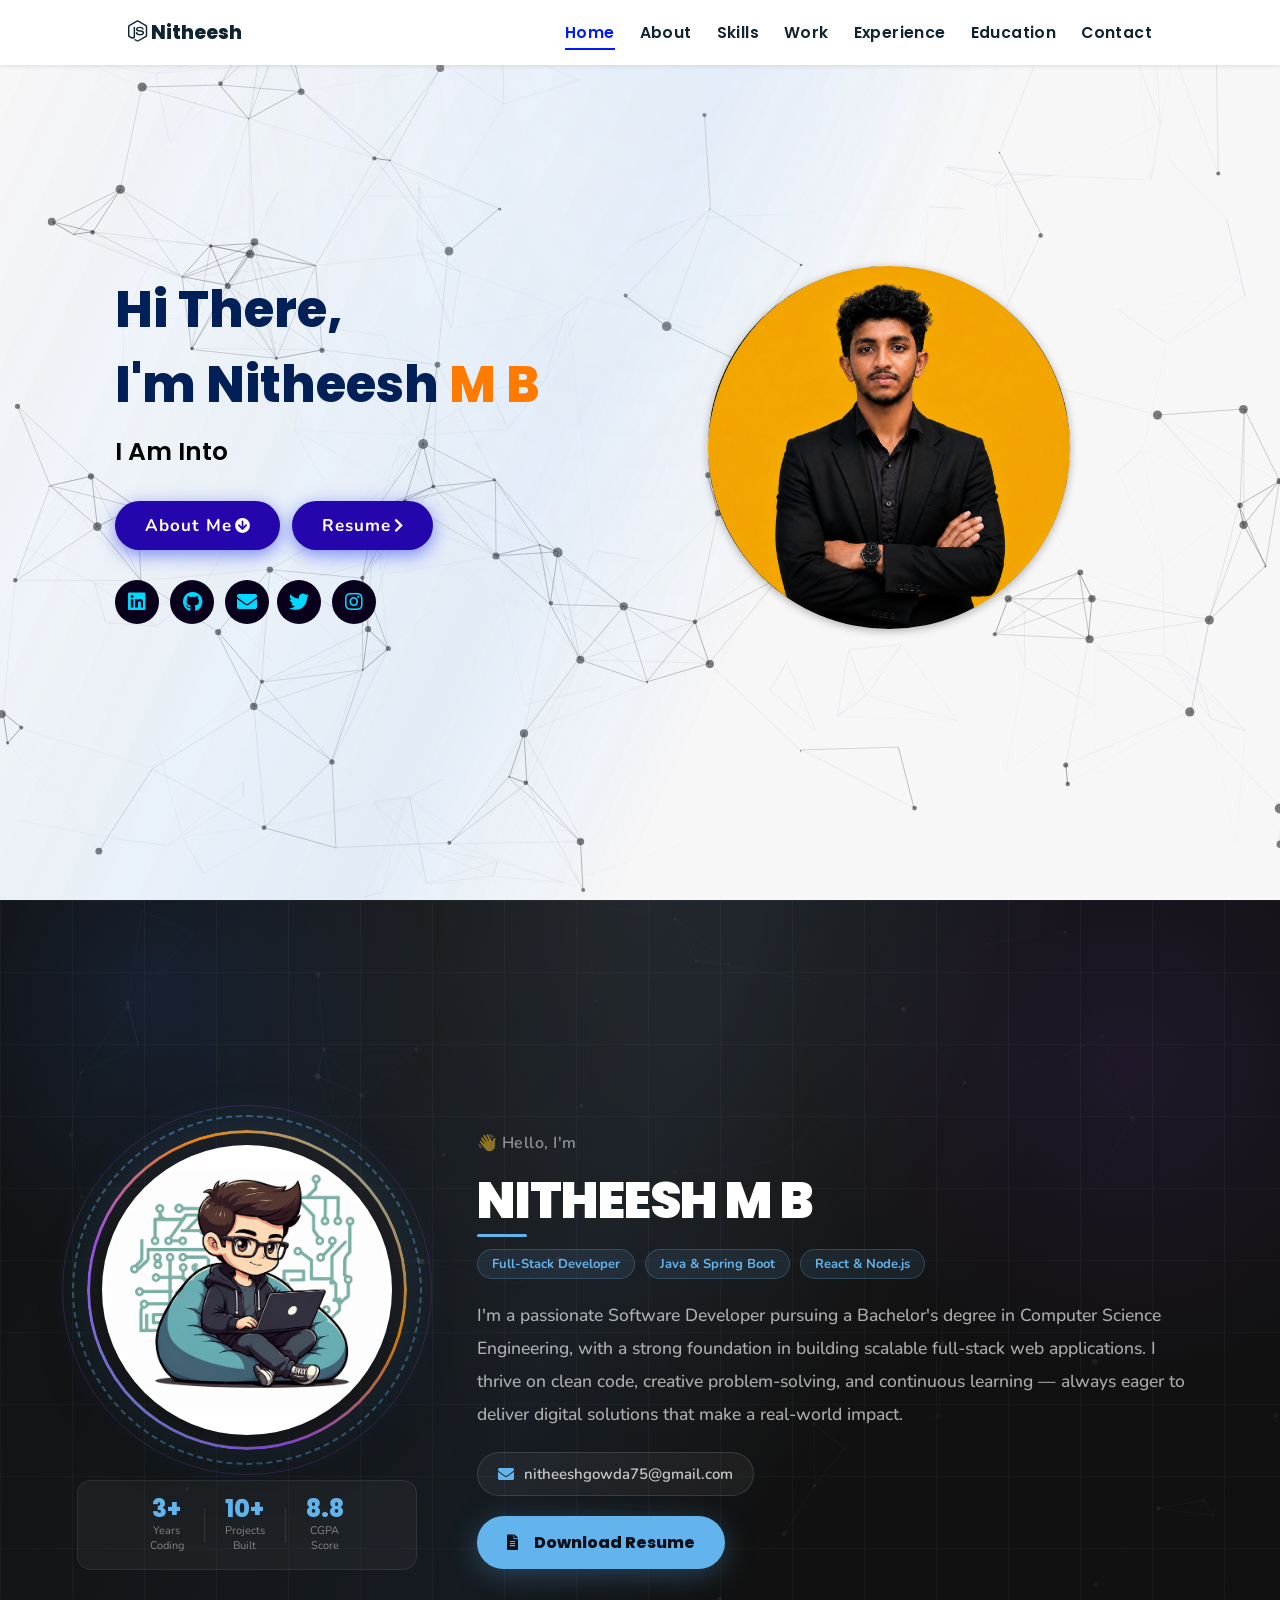
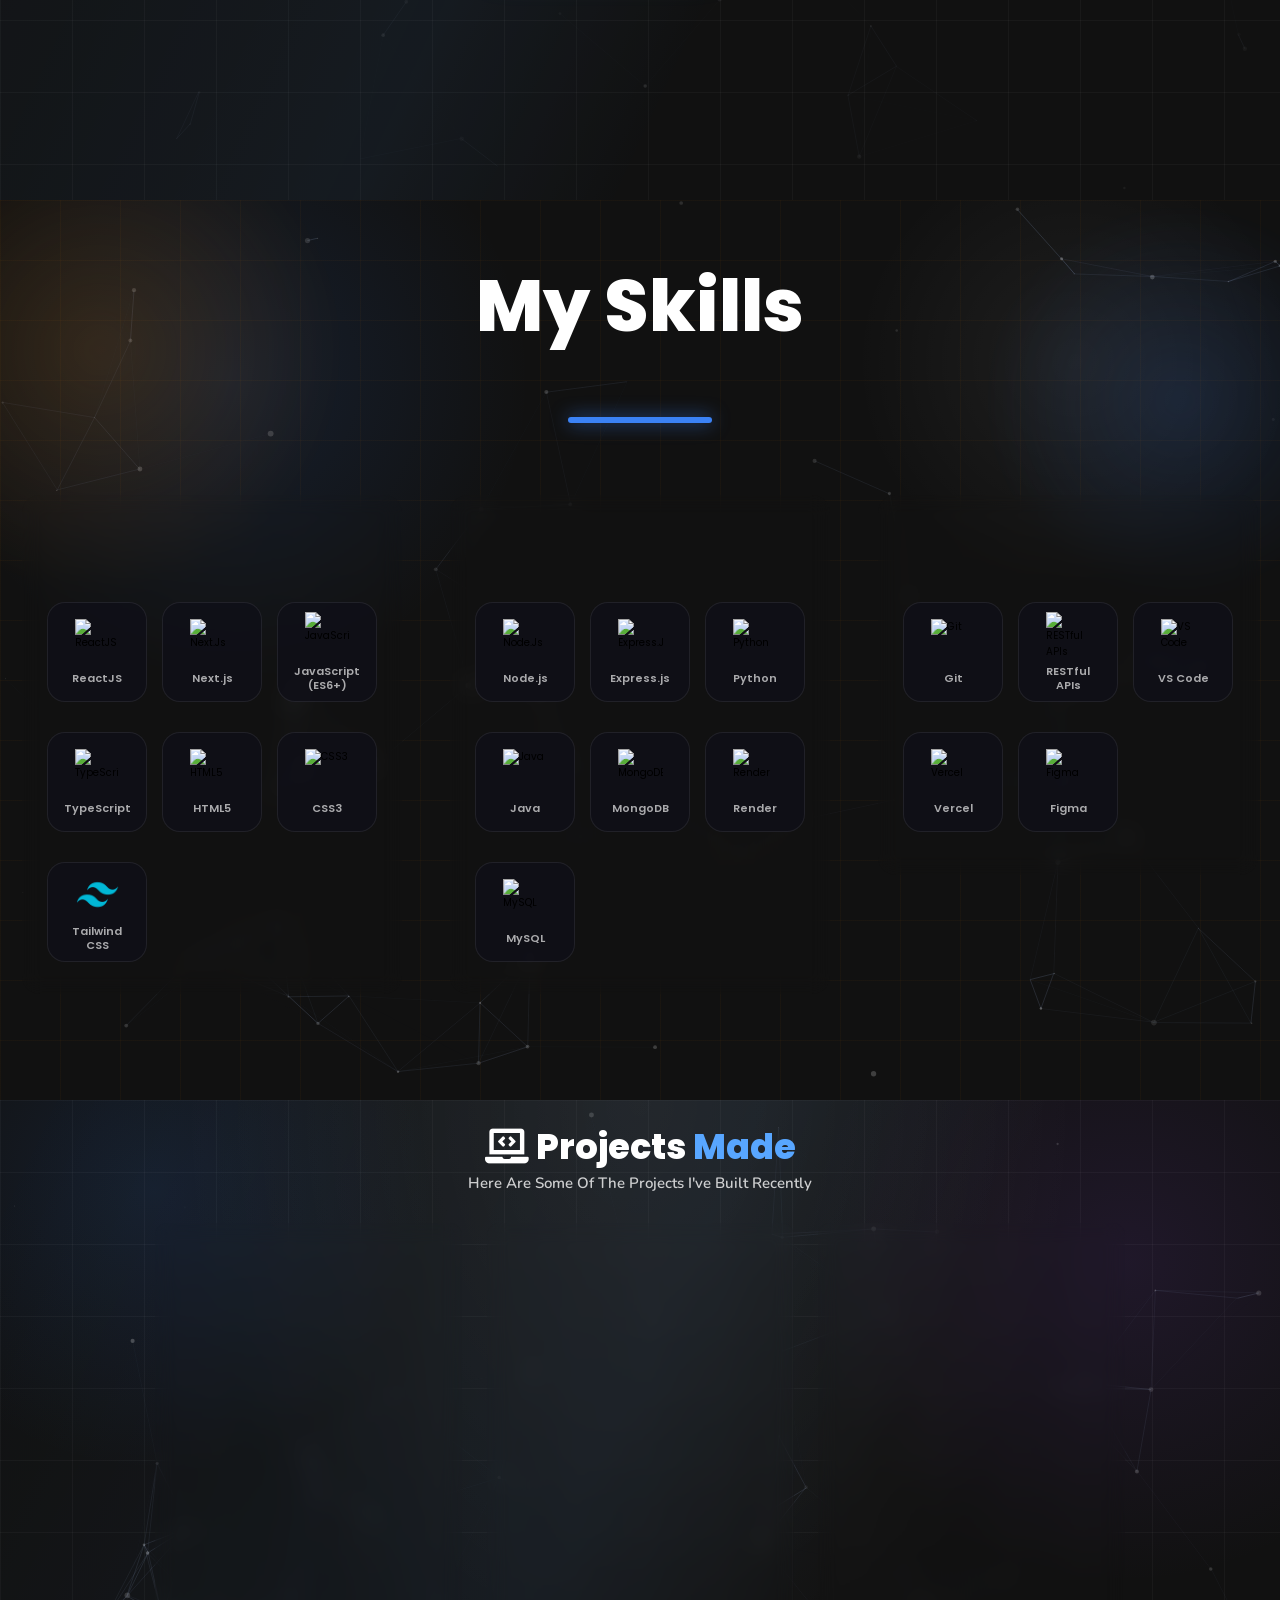
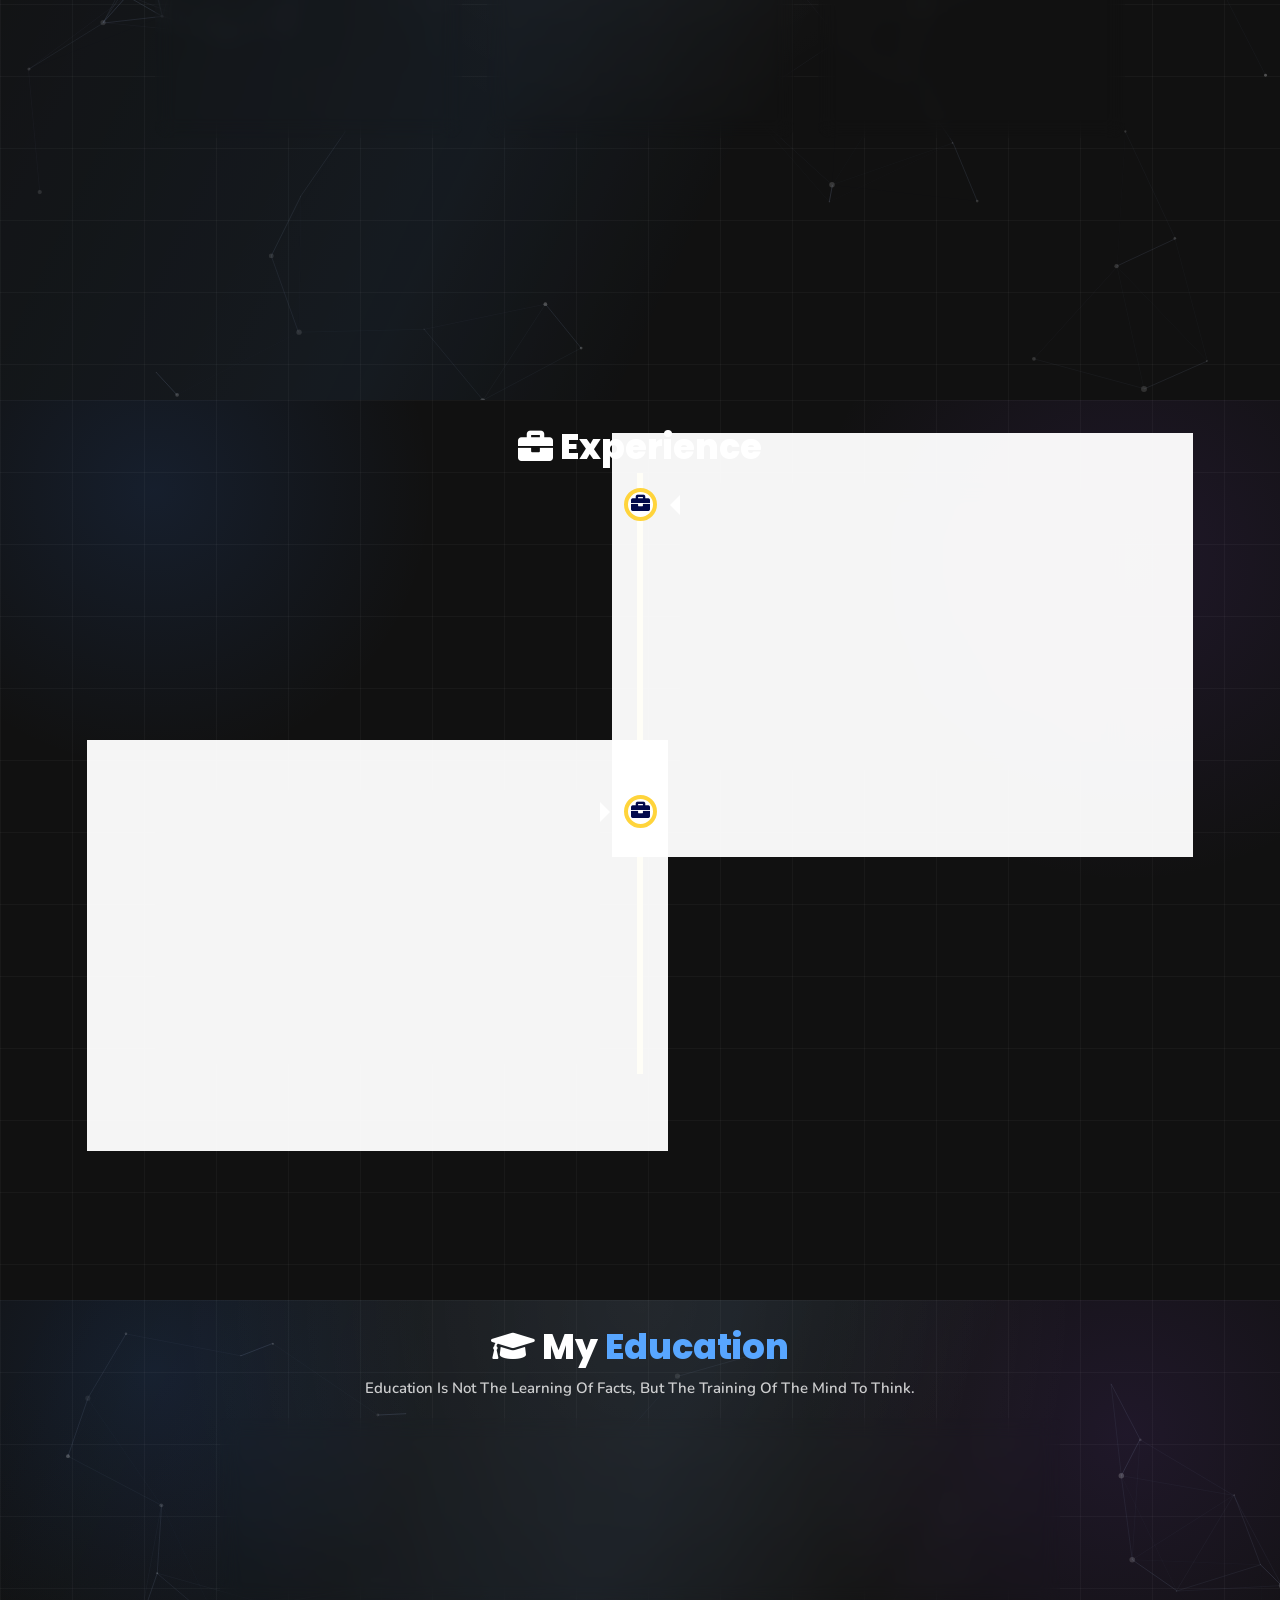
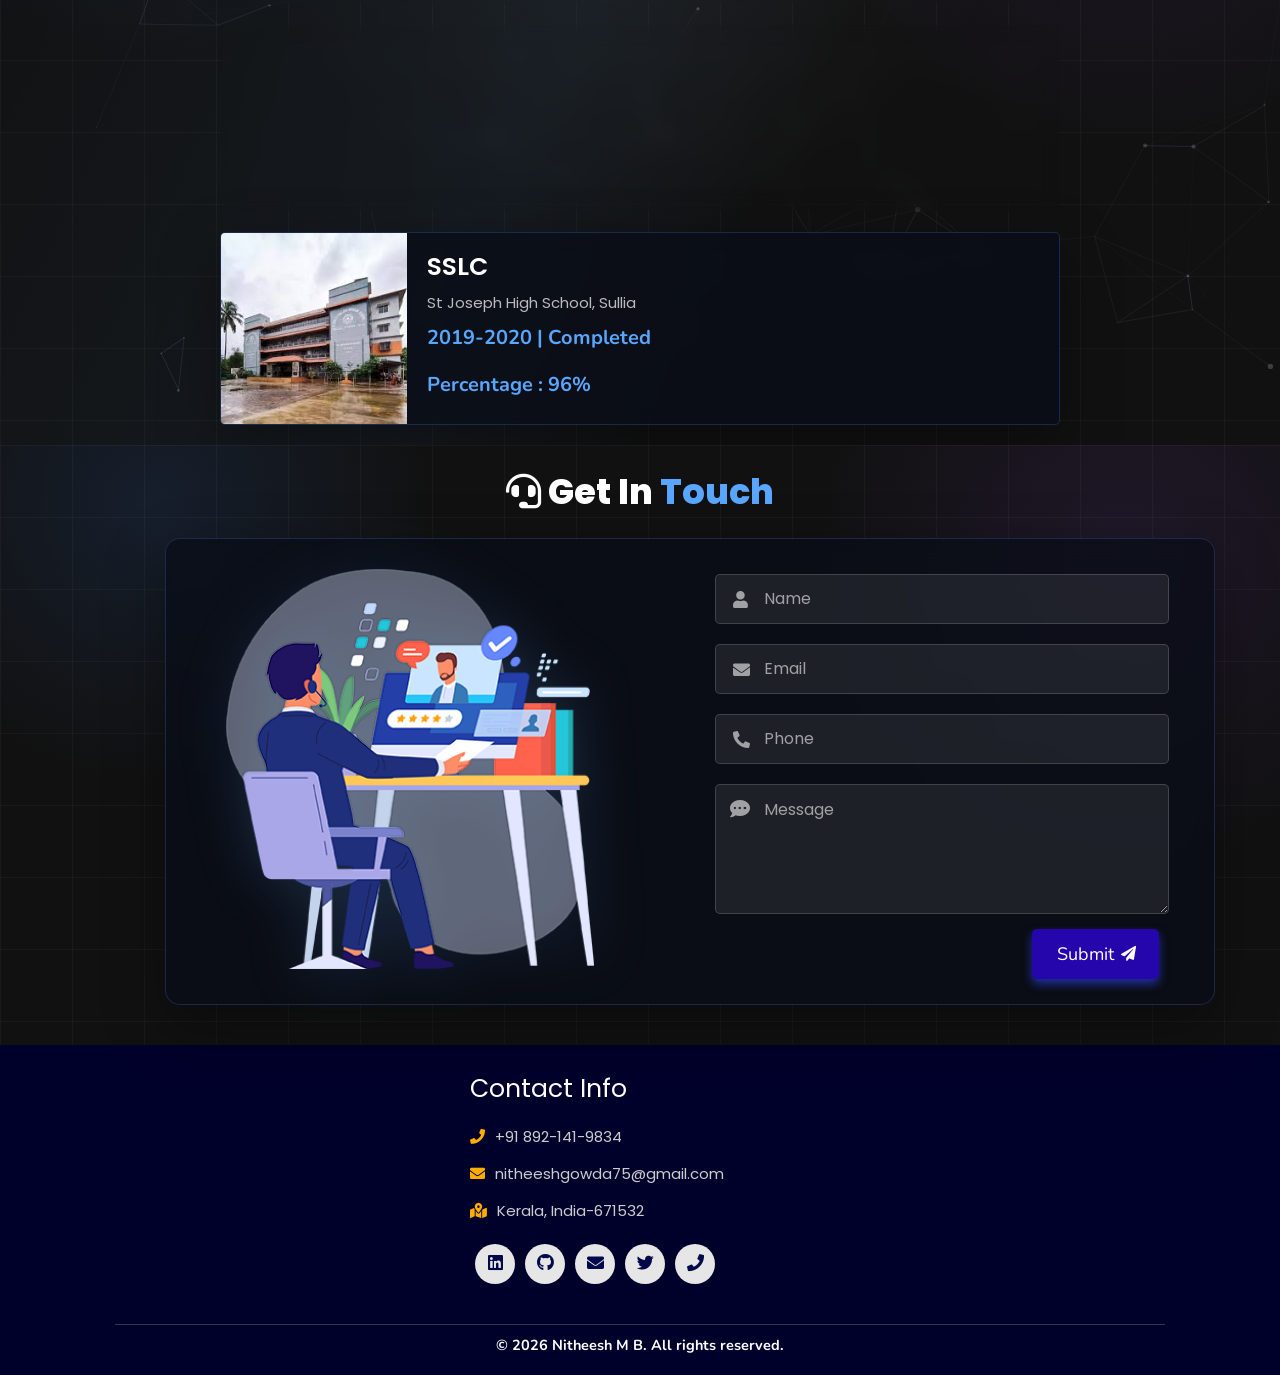
==== index.html @ 88a9a1fb "College Details has been updated" ====
﻿<!DOCTYPE html>
<html lang="en">

<head>
  <meta charset="UTF-8">
  <meta http-equiv="X-UA-Compatible" content="IE=edge">
  <meta name="viewport" content="width=device-width, initial-scale=1.0">
  <meta name="keywords"
    content="nitheesh m b, portfolio, nitheesh, full stack dev, personal portfolio, portfolio design, portfolio website, personal portfolio" />
  <meta name="description" content="Welcome to Nitheesh's Portfolio. Full-Stack Web Developer and Software Developer" />
  
  <link rel="stylesheet" href="./assets/css/style.css">
  
  <link rel="stylesheet" href="https://cdnjs.cloudflare.com/ajax/libs/font-awesome/5.15.3/css/all.min.css"
    integrity="sha512-iBBXm8fW90+nuLcSKlbmrPcLa0OT92xO1BIsZ+ywDWZCvqsWgccV3gFoRBv0z+8dLJgyAHIhR35VZc2oM/gI1w=="
    crossorigin="anonymous" referrerpolicy="no-referrer" />
  
  <link id='favicon' rel="shortcut icon" href="./assets/images/favicon.png" type="image/x-png">
  <title>Portfolio | Nitheesh M B</title>
</head>

<body oncontextmenu="return false">

  
  

  
  <header>
    <a href="/" class="logo"><i class="fab fa-node-js"></i> Nitheesh </a>

    <div id="menu" class="fas fa-bars"></div>
    <nav class="navbar">
      <ul>
        <li><a class="active" href="#home">Home</a></li>
        <li><a href="#about">About</a></li>
        <li><a href="#skills">Skills</a></li>
        <li><a href="#work">Work</a></li>
        <li><a href="#experience">Experience</a></li>
        <li><a href="#education">Education</a></li>
        <li><a href="#contact">Contact</a></li>
      </ul>
    </nav>
  </header>
  


  
  <section class="home" id="home">
    <div id="particles-js"></div>

    <div class="content">
      <h2>Hi There,<br /> I'm Nitheesh <span>M B</span></h2>
      <p>i am into <span class="typing-text"></span></p>
      <div class="home-actions">
        <a href="#about" class="btn"><span>About Me</span>
          <i class="fas fa-arrow-circle-down"></i>
        </a>
        <a href="https://drive.google.com/file/d/11uT796xoMUF9FAsF_WHEYVb0cZouM3dT/view?usp=sharing" target="_blank"
          class="btn"><span>Resume</span>
          <i class="fas fa-chevron-right"></i>
        </a>
      </div>
      <div class="socials">
        <ul class="social-icons">
          <li><a class="linkedin" aria-label="LinkedIn" href="https://www.linkedin.com/in/nitheesh-mb/"
              target="_blank"><i class="fab fa-linkedin"></i></a></li>
          <li><a class="github" aria-label="GitHub" href="https://github.com/Nitheesh-mb" target="_blank"><i
                class="fab fa-github"></i></a></li>
          <li><a href="mailto:nitheeshgowda75@gmail.com" class="fas fa-envelope" aria-label="Mail" target="_blank"></a>
          <li><a class="twitter" aria-label="Twitter" href="https://x.com/nith24834" target="_blank"><i
                class="fab fa-twitter"></i></a></li>
          <li><a class="instagram" aria-label="Instagram" href="https://www.instagram.com/nitheesh_makkatty/"><i
                class="fab fa-instagram" target="_blank"></i></a></li>
          </li>
        </ul>
      </div>
    </div>
    <div class="image">
      <img draggable="false" class="tilt" src="./assets/images/hero.png" alt="">
    </div>

  </section>
  


  
  <section class="about" id="about">
    <div id="particles-js-about"></div>

    <div class="about-wrapper">

      
      <div class="about-image-col">
        <div class="about-img-frame tilt" data-tilt data-tilt-max="15" data-tilt-speed="400">
          <img draggable="false" class="about-photo" src="./assets/images/avatar.png" alt="Nitheesh Avatar">
          <div class="about-img-ring"></div>
        </div>
        <div class="about-stats">
          <div class="about-stat">
            <span class="stat-num">3+</span>
            <span class="stat-label">Years<br>Coding</span>
          </div>
          <div class="about-stat-divider"></div>
          <div class="about-stat">
            <span class="stat-num">10+</span>
            <span class="stat-label">Projects<br>Built</span>
          </div>
          <div class="about-stat-divider"></div>
          <div class="about-stat">
            <span class="stat-num">8.8</span>
            <span class="stat-label">CGPA<br>Score</span>
          </div>
        </div>
      </div>

      
      <div class="about-content-col">
        <p class="about-eyebrow">&#128075; Hello, I'm</p>
        <h2 class="about-heading">NITHEESH M B</h2>
        <div class="about-role-strip">
          <span class="about-role-badge">Full-Stack Developer</span>
          <span class="about-role-badge">Java &amp; Spring Boot</span>
          <span class="about-role-badge">React &amp; Node.js</span>
        </div>

        <p class="about-description">
          I'm a passionate Software Developer pursuing a Bachelor's degree in Computer Science
          Engineering, with a strong foundation in building scalable full-stack web applications.
          I thrive on clean code, creative problem-solving, and continuous learning &mdash; always
          eager to deliver digital solutions that make a real-world impact.
        </p>

        <div class="about-contact-row">
          <a href="mailto:nitheeshgowda75@gmail.com" class="about-contact-chip">
            <i class="fas fa-envelope"></i>
            <span class="about-email">nitheeshgowda75@gmail.com</span>
          </a>
        </div>

        <a href="https://drive.google.com/file/d/11uT796xoMUF9FAsF_WHEYVb0cZouM3dT/view?usp=sharing" target="_blank"
          class="about-resume-btn">
          <i class="fas fa-file-alt"></i>&nbsp; Download Resume
        </a>
      </div>

    </div>
  </section>
  

  
  <section class="skills" id="skills">
    <div id="particles-js-skills"></div>
    <div class="skills-glow-left"></div>
    <div class="skills-glow-right"></div>

    <div class="skills-shell">
      <h2 class="skills-title">My Skills</h2>
      <span class="skills-title-line"></span>

      <div class="skills-categories">
        <article class="skills-panel">
          <h3>Frontend Development</h3>
          <div class="skills-grid">
            <div class="skill-icon-card"><img
                src="https://img.icons8.com/external-tal-revivo-color-tal-revivo/64/external-react-a-javascript-library-for-building-user-interfaces-logo-color-tal-revivo.png"
                alt="ReactJS" /><span>ReactJS</span></div>
            <div class="skill-icon-card"><img src="https://img.icons8.com/color/64/nextjs.png"
                alt="Next.js" /><span>Next.js</span></div>
            <div class="skill-icon-card"><img src="https://img.icons8.com/color/64/javascript--v1.png"
                alt="JavaScript" /><span>JavaScript<br>(ES6+)</span></div>
            <div class="skill-icon-card"><img src="https://img.icons8.com/color/64/typescript.png"
                alt="TypeScript" /><span>TypeScript</span></div>
            <div class="skill-icon-card"><img src="https://img.icons8.com/color/64/html-5--v1.png"
                alt="HTML5" /><span>HTML5</span></div>
            <div class="skill-icon-card"><img src="https://img.icons8.com/color/64/css3.png"
                alt="CSS3" /><span>CSS3</span></div>
            <div class="skill-icon-card"><img src="./assets/images/skills/TailwindCSS.png"
                alt="Tailwind CSS" /><span>Tailwind<br>CSS</span></div>
          </div>
        </article>

        <article class="skills-panel">
          <h3>Backend & Database</h3>
          <div class="skills-grid">
            <div class="skill-icon-card"><img src="https://img.icons8.com/color/64/nodejs.png"
                alt="Node.js" /><span>Node.js</span></div>
            <div class="skill-icon-card"><img src="https://img.icons8.com/ios/64/ffffff/express-js.png"
                alt="Express.js" /><span>Express.js</span></div>
            <div class="skill-icon-card"><img src="https://img.icons8.com/color/64/python--v1.png"
                alt="Python" /><span>Python</span></div>
            <div class="skill-icon-card"><img src="https://img.icons8.com/color/64/java-coffee-cup-logo--v1.png"
                alt="Java" /><span>Java</span></div>
            <div class="skill-icon-card"><img src="https://img.icons8.com/color/64/mongodb.png"
                alt="MongoDB" /><span>MongoDB</span></div>
            <div class="skill-icon-card"><img src="https://cdn.simpleicons.org/render/46E3B7"
                alt="Render" /><span>Render</span></div>
            <div class="skill-icon-card"><img src="https://img.icons8.com/color/64/mysql-logo.png"
                alt="MySQL" /><span>MySQL</span></div>
          </div>
        </article>

        <article class="skills-panel">
          <h3>Tools & Methodologies</h3>
          <div class="skills-grid">
            <div class="skill-icon-card"><img src="https://img.icons8.com/color/64/git.png" alt="Git" /><span>Git</span>
            </div>
            <div class="skill-icon-card"><img
                src="https://img.icons8.com/fluency-systems-filled/64/ffffff/api-settings.png"
                alt="RESTful APIs" /><span>RESTful<br>APIs</span></div>
            <div class="skill-icon-card"><img src="https://img.icons8.com/color/64/visual-studio-code-2019.png"
                alt="VS Code" /><span>VS Code</span></div>
            <div class="skill-icon-card"><img src="https://cdn.simpleicons.org/vercel/ffffff"
                alt="Vercel" /><span>Vercel</span></div>
            <div class="skill-icon-card"><img src="https://img.icons8.com/color/64/figma--v1.png"
                alt="Figma" /><span>Figma</span></div>
          </div>
        </article>
      </div>
    </div>

    <div class="skills-layout">
      
      <div class="skills-left">
        <span class="skills-vertical-label">MY SKILLS</span>
        <div class="skills-left-content">
          <h2 class="skills-main-heading">My Full-Stack<br>Engineering Toolkit</h2>
          <div class="skills-desc-line"></div>
          <p class="skills-description">I build scalable web applications using modern technologies across the full
            stack, from responsive frontends to robust backends, with efficient tools to streamline development.</p>
          <div class="skills-tabs">
            <button class="skills-tab active" data-tab="tech">Tech</button>
            <button class="skills-tab" data-tab="tools">Tools</button>
          </div>
        </div>
      </div>

      
      <div class="skills-right" id="skills-tech">
        <div class="skill-icon-card">
          <img src="https://img.icons8.com/color/48/000000/html-5--v1.png" alt="HTML5" />
          <span>HTML5</span>
        </div>
        <div class="skill-icon-card">
          <img src="https://img.icons8.com/color/48/000000/css3.png" alt="CSS3" />
          <span>CSS3</span>
        </div>
        <div class="skill-icon-card">
          <img src="https://img.icons8.com/color/48/000000/javascript--v1.png" alt="JavaScript" />
          <span>JavaScript</span>
        </div>
        <div class="skill-icon-card">
          <img
            src="https://img.icons8.com/external-tal-revivo-color-tal-revivo/48/000000/external-react-a-javascript-library-for-building-user-interfaces-logo-color-tal-revivo.png"
            alt="ReactJS" />
          <span>ReactJS</span>
        </div>
        <div class="skill-icon-card">
          <img src="https://img.icons8.com/color/48/nextjs.png" alt="Next.js" />
          <span>Next.js</span>
        </div>
        <div class="skill-icon-card">
          <img src="https://img.icons8.com/color/48/000000/nodejs.png" alt="Node.js" />
          <span>Node.js</span>
        </div>
        <div class="skill-icon-card">
          <img src="https://img.icons8.com/fluency/48/000000/node-js.png" alt="Express.js" />
          <span>Express.js</span>
        </div>
        <div class="skill-icon-card">
          <img src="https://img.icons8.com/color/48/000000/java-coffee-cup-logo--v1.png" alt="Java" />
          <span>Java</span>
        </div>
        <div class="skill-icon-card">
          <img src="https://img.icons8.com/color/48/000000/spring-logo.png" alt="Spring Boot" />
          <span>Spring Boot</span>
        </div>
        <div class="skill-icon-card">
          <img src="https://img.icons8.com/color/48/000000/mongodb.png" alt="MongoDB" />
          <span>MongoDB</span>
        </div>
        <div class="skill-icon-card">
          <img src="https://img.icons8.com/color/48/000000/mysql-logo.png" alt="MySQL" />
          <span>MySQL</span>
        </div>
        <div class="skill-icon-card">
          <img src="https://cdn.simpleicons.org/render/46E3B7" alt="Render" />
          <span>Render</span>
        </div>
        <div class="skill-icon-card">
          <img src="https://img.icons8.com/color/48/000000/typescript.png" alt="TypeScript" />
          <span>TypeScript</span>
        </div>
      </div>

      
      <div class="skills-right skills-hidden" id="skills-tools">
        <div class="skill-icon-card">
          <img src="https://img.icons8.com/color/48/000000/git.png" alt="Git" />
          <span>Git</span>
        </div>
        <div class="skill-icon-card">
          <img src="https://img.icons8.com/glyph-neue/48/ffffff/github.png" alt="GitHub" />
          <span>GitHub</span>
        </div>
        <div class="skill-icon-card">
          <img src="https://img.icons8.com/color/48/000000/visual-studio-code-2019.png" alt="VS Code" />
          <span>VS Code</span>
        </div>
        <div class="skill-icon-card">
          <img
            src="https://img.icons8.com/external-flaticons-flat-flat-icons/48/external-api-no-code-flaticons-flat-flat-icons.png"
            alt="RESTful APIs" />
          <span>RESTful APIs</span>
        </div>
        <div class="skill-icon-card">
          <img src="https://cdn.simpleicons.org/vercel/ffffff" alt="Vercel" />
          <span>Vercel</span>
        </div>
        <div class="skill-icon-card">
          <img src="https://img.icons8.com/color/48/000000/npm.png" alt="NPM" />
          <span>NPM</span>
        </div>
      </div>
    </div>
  </section>
  


  
  <section class="work" id="work">
    <div id="particles-js-work"></div>
    <h2 class="heading"><i class="fas fa-laptop-code"></i> Projects <span>Made</span></h2>
    <p class="work-subtitle">Here are some of the projects I've built recently</p>

    <div class="projects-grid">

      
      <div class="project-card">
        <div class="project-image">
          <img src="./assets/images/projects/jspro.PNG" alt="AI Code Reviewer preview">
        </div>
        <div class="project-card-header">
          <div class="project-icon">
            <i class="fas fa-comments"></i>
          </div>
          <div class="project-links">
            <a href="https://github.com/Nitheesh-mb/Code-reviewer" target="_blank" rel="noopener noreferrer" title="GitHub Repo"><i
                class="fab fa-github"></i></a>
            <a href="https://code-reviewer-nine-psi.vercel.app/" target="_blank" rel="noopener noreferrer" title="Live Demo"><i
                class="fas fa-external-link-alt"></i></a>
          </div>
        </div>
        <h3 class="project-title">AI Code Reviewer</h3>
        <p class="project-desc">A full-stack MERN application that analyzes code using Gemini AI to provide real-time
          suggestions, bug detection, and code improvements.</p>
        <div class="project-tech">
          <span>React</span>
          <span>Node.js</span>
          <span>Express</span>
          <span>MongoDB</span>
          <span>Gemini AI</span>
        </div>
      </div>

      
      <div class="project-card">
        <div class="project-image">
          <img src="./assets/images/projects/foodwebsite.png" alt="Recipio recipe finder preview">
        </div>
        <div class="project-card-header">
          <div class="project-icon">
            <i class="fas fa-utensils"></i>
          </div>
          <div class="project-links">
            <a href="https://github.com/Nitheesh-mb/Recipe" target="_blank" rel="noopener noreferrer" title="GitHub Repo"><i
                class="fab fa-github"></i></a>
            <a href="https://nitheesh-mb.github.io/Recipe/" target="_blank" rel="noopener noreferrer" title="Live Demo"><i
                class="fas fa-external-link-alt"></i></a>
          </div>
        </div>
        <h3 class="project-title">Recipio</h3>
        <p class="project-desc">An interactive recipe finder web application that helps users search recipes by ingredients,
          cuisine, and dietary preferences using real-time Spoonacular API data.</p>
        <div class="project-tech">
          <span>JavaScript</span>
          <span>React</span>
          <span>Spoonacular API</span>
          <span>HTML</span>
          <span>CSS</span>
        </div>
      </div>

      
      
      <div class="project-card">
        <div class="project-image">
          <img src="./assets/images/projects/issuetrack.PNG" alt="CivicLine Application preview">
        </div>
        <div class="project-card-header">
          <div class="project-icon">
            <i class="fas fa-tasks"></i>
          </div>
          <div class="project-links">
            <a href="https://github.com/Nitheesh-mb/Civic-Line" target="_blank" rel="noopener noreferrer" title="GitHub Repo"><i
                class="fab fa-github"></i></a>
            <a href="https://github.com/Nitheesh-mb/Civic-Line" target="_blank" rel="noopener noreferrer" title="Project Details"><i
                class="fas fa-external-link-alt"></i></a>
          </div>
        </div>
        <h3 class="project-title">CivicLine Application</h3>
        <p class="project-desc">A full-stack emergency resource management system with Spring Boot REST API backend and
          React frontend, featuring persistent MySQL data storage.</p>
        <div class="project-tech">
          <span>Java</span>
          <span>Spring Boot</span>
          <span>React</span>
          <span>MySQL</span>
        </div>
      </div>

    </div>
  </section>
  

  
  <section class="experience" id="experience">
    <div id="particles-js-experience"></div>

    <h2 class="heading"><i class="fas fa-briefcase"></i> Experience </h2>

    <div class="timeline">

      <div class="container right">
        <div class="content">
          <div class="tag">
            <h2><img src="./assets/images/experience/IBM logo.png" style="width: 12ch ; height:4ch ;"></h2>
          </div>
          <div class="desc">
            <h3>Front-End Developer Intern</h3>
            <p>Remote | Aug 2025 - Oct 2025</p>
            <ul class="experience-points">
              <li>Completed a 6-week front-end internship covering HTML, CSS, JavaScript, and responsive UI development.</li>
              <li>Built Recipio, a responsive recipe finder web app with API-based ingredient search.</li>
            </ul>
            <a class="certificate-link" href="./assets/certificates/ibm-skillbuild-certificate.pdf" target="_blank" rel="noopener">
              <i class="fas fa-award"></i>
              <span>View Certificate</span>
            </a>
          </div>
        </div>
      </div>

      <div class="container left">
        <div class="content">
          <div class="tag">
            <h2><img src="./assets/images/experience/kodnest logo.png" style="width: 10ch ; height:3ch ;"></h2>
          </div>
          <div class="desc">
            <h3>Java Developer Intern</h3>
            <p>Remote | Jan 2026 - Apr 2026</p>
            <ul class="experience-points">
              <li>Developed Java Spring Boot backend modules and REST APIs for real-time application workflows.</li>
              <li>Improved MySQL query handling and backend performance for smoother data processing.</li>
            </ul>
            <a class="certificate-link" href="./assets/certificates/kodnest-java-developer-certificate.pdf" target="_blank" rel="noopener">
              <i class="fas fa-award"></i>
              <span>View Certificate</span>
            </a>
          </div>
        </div>
      </div>

    </div>

  </section>
  

  
  <section class="education" id="education">
    <div id="particles-js-education"></div>
    <h1 class="heading"><i class="fas fa-graduation-cap"></i> My <span>Education</span></h1>

    <p class="qoute">Education is not the learning of facts, but the training of the mind to think.</p>

    <div class="box-container">

      <div class="box">
        <div class="image">
          <img draggable="false"
            src="./assets/images/educat/SJEC college.jfif"
            alt="">
        </div>
        <div class="content">
          <h3>Bachelor of Engineering in Computer Science</h3>
          <p>St Joseph Engineering College, Mangalore</p>
          <h4>2022-2026 | Completed</h4>
          <h4>CGPA : 8.8</h4>
        </div>
      </div>

      <div class="box">
        <div class="image">
          <img draggable="false"
            src="assets/images/educat/Rotary.jfif"
            alt="">
        </div>
        <div class="content">
          <h3>PUC</h3>
          <p>Rotary Pre-University College, Sullia</p>
          <h4>2020-2022 | Completed</h4>
          <h4>Percentage : 94%</h4>
        </div>
      </div>

      <div class="box">
        <div class="image">
          <img draggable="false"
            src="./assets/images/educat/st joseph sullia.jfif"
            alt="">
        </div>
        <div class="content">
          <h3>SSLC</h3>
          <p>St Joseph High School, Sullia</p>
          <h4>2019-2020 | Completed</h4>
          <h4>Percentage : 96%</h4>
        </div>
      </div>

    </div>
  </section>
  

  
  <section class="contact" id="contact">
    <div id="particles-js-contact"></div>

    <h2 class="heading"><i class="fas fa-headset"></i> Get in <span>Touch</span></h2>

    <div class="container">
      <div class="content">
        <div class="image-box">
          <img draggable="false" src="./assets/images/contact1.png" alt="">
        </div>
        <form id="contact-form">

          <div class="form-group">
            <div class="field">
              <input type="text" name="name" placeholder="Name" required>
              <i class='fas fa-user'></i>
            </div>
            <div class="field">
              <input type="email" name="email" placeholder="Email" required>
              <i class='fas fa-envelope'></i>
            </div>
            <div class="field">
              <input type="text" name="phone" placeholder="Phone">
              <i class='fas fa-phone-alt'></i>
            </div>
            <div class="message">
              <textarea placeholder="Message" name="message" required></textarea>
              <i class="fas fa-comment-dots"></i>
            </div>
          </div>
          <div class="button-area">
            <button type="submit">
              Submit <i class="fa fa-paper-plane"></i></button>
          </div>
        </form>
      </div>
    </div>
  </section>
  


  
  <section class="footer">

    <div class="box-container">

      <div class="box">
        <h3>contact info</h3>
        <p> <i class="fas fa-phone"></i>+91 892-141-9834</p>
        <p> <i class="fas fa-envelope"></i>nitheeshgowda75@gmail.com</p>
        <p> <i class="fas fa-map-marked-alt"></i>Kerala, India-671532</p>
        <div class="share">

          <a href="https://www.linkedin.com/in/nitheesh-mb/" class="fab fa-linkedin" aria-label="LinkedIn"
            target="_blank"></a>
          <a href="https://github.com/Nitheesh-mb" class="fab fa-github" aria-label="GitHub" target="_blank"></a>
          <a href="mailto:nitheeshgowda75@gmail.com" class="fas fa-envelope" aria-label="Mail" target="_blank"></a>
          <a href="https://x.com/nith24834" class="fab fa-twitter" aria-label="Twitter" target="_blank"></a>
          <a href="tel:+918921419834" class="social-icon fas fa-phone" aria-label="Contact"></a>

        </div>
      </div>
    </div>

    <h1 class="credit">&copy; 2026 Nitheesh M B. All rights reserved.</h1>

  </section>
  


  
  <a href="#home" aria-label="ScrollTop" class="fas fa-angle-up" id="scroll-top"></a>
  


  
  
  <script src="https://cdnjs.cloudflare.com/ajax/libs/jquery/3.6.0/jquery.min.js"
    integrity="sha512-894YE6QWD5I59HgZOGReFYm4dnWc1Qt5NtvYSaNcOP+u1T9qYdvdihz0PPSiiqn/+/3e7Jo4EaG7TubfWGUrMQ=="
    crossorigin="anonymous" referrerpolicy="no-referrer"></script>

  
  <script src="https://cdnjs.cloudflare.com/ajax/libs/typed.js/2.0.5/typed.min.js"
    integrity="sha512-1KbKusm/hAtkX5FScVR5G36wodIMnVd/aP04af06iyQTkD17szAMGNmxfNH+tEuFp3Og/P5G32L1qEC47CZbUQ=="
    crossorigin="anonymous" referrerpolicy="no-referrer"></script>

  
  <script src="./assets/js/particles.min.js"></script>
  <script src="./assets/js/app.js"></script>

  
  <script src="https://cdnjs.cloudflare.com/ajax/libs/vanilla-tilt/1.7.0/vanilla-tilt.min.js"
    integrity="sha512-SttpKhJqONuBVxbRcuH0wezjuX+BoFoli0yPsnrAADcHsQMW8rkR84ItFHGIkPvhnlRnE2FaifDOUw+EltbuHg=="
    crossorigin="anonymous" referrerpolicy="no-referrer"></script>

  
  <script src="https://unpkg.com/scrollreveal"></script>

  <script type="text/javascript" src="https://cdn.jsdelivr.net/npm/emailjs-com@3/dist/email.min.js"></script>

  

  <script src="./assets/js/script.js"></script>

</body>

</html>
---- assets/css/style.css ----
﻿@import url("https://fonts.googleapis.com/css2?family=Poppins:wght@400;600;700&display=swap");
@import url("https://fonts.googleapis.com/css2?family=Nunito:ital,wght@0,300;0,400;0,600;0,700;1,300;1,400&display=swap");

* {
  margin: 0;
  padding: 0;
  box-sizing: border-box;
  text-decoration: none;
  outline: none;
  border: none;
  text-transform: capitalize;
  transition: all 0.2s linear;
}

html {
  font-size: 62.5%;
  overflow-x: hidden;
  scroll-behavior: smooth;
}

body {
  background: #f7f7f7;
  font-family: "Poppins", sans-serif;
}

*::selection {
  background: #2b3dda;
  color: #fff;
}

html {
  font-size: 62.5%;
  overflow-x: hidden;
  scroll-padding-top: 8.5rem;
}

html::-webkit-scrollbar {
  width: 0.8rem;
}

html::-webkit-scrollbar-track {
  background: rgb(235, 202, 245);
}

html::-webkit-scrollbar-thumb {
  background: #420177;
}


.loader-container {
  position: fixed;
  top: 0;
  left: 0;
  z-index: 10000;
  background: #e6eff1;
  display: flex;
  align-items: center;
  justify-content: center;
  height: 100%;
  width: 100%;
}

.loader-container.fade-out {
  top: -120%;
}




header {
  position: fixed;
  top: 0;
  left: 0;
  right: 0;
  z-index: 1000;
  display: flex;
  align-items: center;
  justify-content: space-between;
  padding: 1.7rem 10%;
  height: 6.5rem;
  background-color: #fff;
  box-shadow: 0 1px 4px rgba(146, 161, 176, 0.3);
}

section {
  min-height: 100vh;
  padding: 2rem 9%;
  scroll-margin-top: 8.5rem;
}

.heading {
  font-size: 3.5rem;
  color: rgb(32, 32, 32);
  font-weight: 800;
  text-align: center;
}

.heading span {
  color: rgb(115, 3, 167);
}

header .logo {
  font-size: 1.9rem;
  font-weight: 800;
  text-decoration: none;
  color: #0e2431;
}

header .logo i {
  font-size: 2.2rem;
}

header .logo:hover {
  color: #fc8c05;
}

header .navbar ul {
  list-style: none;
  display: flex;
  justify-content: center;
  align-items: center;
}

header .navbar li {
  margin-left: 2.5rem;
}

header .navbar ul li a {
  font-size: 1.57rem;
  color: #0e2431;
  font-weight: 600;
  text-decoration: none;
  letter-spacing: 0.04rem;
  transition: 0.2s;
}

header .navbar ul li a.active,
header .navbar ul li a:hover {
  color: #011aff;
  border-bottom: 0.2rem solid #011aff;
  padding: 0.5rem 0;
}




#menu {
  font-size: 3rem;
  cursor: pointer;
  color: rgb(24, 2, 63);
  display: none;
}

@media (max-width: 768px) {
  #menu {
    display: block;
  }

  header .navbar {
    position: fixed;
    top: 6.5rem;
    right: -120%;
    width: 75%;
    height: 100%;
    text-align: left;
    align-items: flex-start;
    background-color: #0e0f31;
  }

  header .navbar ul {
    flex-flow: column;
    padding: 1rem;
  }

  header .navbar ul li {
    text-align: center;
    width: 100%;
    margin: 1rem 0;
    border-radius: 0.5rem;
    width: 26rem;
  }

  header .navbar ul li a {
    display: block;
    padding: 1rem;
    text-align: left;
    color: #fff;
    font-size: 2rem;
  }

  header .navbar ul li a.active,
  header .navbar ul li a:hover {
    padding: 1rem;
    color: #fff;
    border-radius: 0.5rem;
    border-bottom: 0.5rem solid #011aff;
  }

  .fa-times {
    transform: rotate(180deg);
  }

  header .navbar.nav-toggle {
    right: 0;
  }
}




.home {
  position: relative;
  display: flex;
  flex-wrap: wrap;
  gap: 1.5rem;
  min-height: 100vh;
  align-items: center;
}

.home #particles-js {
  position: absolute;
  top: 0;
  left: 0;
  height: 100%;
  width: 100%;
}

.home::before {
  content: "";
  position: absolute;
  top: 0;
  left: 0;
  height: 100%;
  width: 100%;
}

.home .content {
  flex: 1 1 40rem;
  padding-top: 1rem;
  z-index: 1;
}

.home .image {
  flex: 1 1 40rem;
  z-index: 1;
}

.home .image img {
  width: 70%;
  margin-left: 6rem;
  border-radius: 50%;
  box-shadow: 0 2px 8px rgba(0, 0, 0, 0.3);
  cursor: pointer;
}

.home .image img:hover {
  box-shadow: 0 5px 15px rgba(0, 0, 0, 0.5);
}

.home .content h2 {
  font-size: 5rem;
  font-weight: 800;
  color: #002057;
}

.home .content h2 span {
  font-size: 5rem;
  font-weight: 800;
  color: #ff7b00;
}

.home .content p {
  font-size: 2.5rem;
  color: #000;
  font-weight: 600;
  padding: 1rem 0;
}

.home .content p span {
  font-size: 2.5rem;
  color: rgb(148, 8, 8);
  font-weight: 600;
  padding: 1rem 0;
}

.home .home-actions {
  display: flex;
  flex-wrap: wrap;
  gap: 1.2rem;
  margin-top: 1rem;
}

.home .btn {
  margin-top: 1rem;
  display: inline-flex;
  align-items: center;
  line-height: 1;
  padding: 1.6rem 3rem;
  border-radius: 4em;
  transition: 0.5s;
  color: #fff;
  background: #2506ad;
  box-shadow: 0px 5px 18px rgba(48, 68, 247, 0.6);
  font-family: "Nunito", sans-serif;
}

.home .btn span {
  font-weight: 700;
  font-size: 1.7rem;
  letter-spacing: 0.1rem;
}

.home .btn i {
  margin-left: 0.3rem;
  font-size: 1.5rem;
  transition: 0.3s;
}

.home .btn:hover {
  background: #1a047e;
}

.home .btn:hover i {
  transform: translateX(5px);
}


.socials {
  position: relative;
  margin-top: 3rem;
}

.socials .social-icons {
  padding-left: 0;
  margin-bottom: 0;
  list-style: none;
}

.socials .social-icons li {
  display: inline-block;
  margin-bottom: 14px;
}

.social-icons a {
  font-size: 2rem;
  display: inline-block;
  line-height: 44px;
  color: #00d9ff;
  background-color: #09011b;
  width: 44px;
  height: 44px;
  text-align: center;
  margin-right: 8px;
  border-radius: 100%;
  -webkit-transition: all 0.2s linear;
  -o-transition: all 0.2s linear;
  transition: all 0.2s linear;
}

.social-icons a:active,
.social-icons a:focus,
.social-icons a:hover {
  color: #fff;
  background-color: #0685da;
}

.social-icons a.github:hover {
  background-color: #0e0e0e;
}

.social-icons a.twitter:hover {
  background-color: #00aced;
}

.social-icons a.linkedin:hover {
  background-color: #007bb6;
}

.social-icons a.dev:hover {
  background-color: #070707;
}

.social-icons a.instagram:hover {
  background-color: #ee00da;
}




@media (max-width: 450px) {
  .home .btn {
    margin: 0;
  }

  .home .home-actions {
    margin-top: 3rem;
  }

  .socials {
    margin-top: 4rem;
  }

  .home .image img {
    margin-top: -12rem;
  }

  .home .content p {
    font-size: 2.2rem;
  }

  .home .content p span {
    font-size: 2.2rem;
  }
}






.about {
  background: #0d1117;
  min-height: 100vh;
  display: flex;
  align-items: center;
  padding: 8rem 6%;
  position: relative;
  overflow: hidden;
}

#particles-js-about {
  position: absolute;
  top: 0;
  left: 0;
  width: 100%;
  height: 100%;
  z-index: 0;
  opacity: 0.35;
}


.about-wrapper {
  position: relative;
  z-index: 1;
  display: flex;
  align-items: center;
  gap: 6rem;
  max-width: 1200px;
  margin: 0 auto;
  width: 100%;
}


.about-image-col {
  flex: 0 0 34rem;
  display: flex;
  flex-direction: column;
  align-items: center;
  gap: 3rem;
}

.about-img-frame {
  position: relative;
  width: 32rem;
  height: 32rem;
  display: flex;
  justify-content: center;
  align-items: center;
  z-index: 10;
  border-radius: 50%;
  padding: 1.5rem;
  background: rgba(255, 255, 255, 0.03);
  box-shadow: 0 0 50px rgba(99, 179, 237, 0.2);
  transition: all 0.5s ease;
}


.about-img-frame::before {
  content: "";
  position: absolute;
  inset: 0;
  border-radius: 50%;
  padding: 3px;
  background: linear-gradient(45deg, #63b3ed, #a855f7, #f68c09, #63b3ed);
  -webkit-mask: linear-gradient(#fff 0 0) content-box, linear-gradient(#fff 0 0);
  mask: linear-gradient(#fff 0 0) content-box, linear-gradient(#fff 0 0);
  -webkit-mask-composite: xor;
  mask-composite: exclude;
  animation: rotateBorder 4s linear infinite;
}

@keyframes rotateBorder {
  to {
    transform: rotate(360deg);
  }
}

.about-photo {
  width: 100%;
  height: 100%;
  object-fit: contain;
  border-radius: 50%;
  display: block;
  position: relative;
  z-index: 15;
  background: #fff;
  border: 4px solid rgba(255, 255, 255, 0.2);
  transition: all 0.4s cubic-bezier(0.175, 0.885, 0.32, 1.275);
  box-shadow: 0 20px 60px rgba(0, 0, 0, 0.4);
}

.about-photo:hover {
  transform: scale(1.05) translateY(-6px);
  border-color: #63b3ed;
  box-shadow: 0 25px 70px rgba(99, 179, 237, 0.4);
}

.about-img-ring {
  position: absolute;
  inset: -15px;
  border-radius: 50%;
  border: 2px dashed rgba(99, 179, 237, 0.4);
  animation: ringRotateReverse 10s linear infinite;
  pointer-events: none;
}


.about-img-frame::after {
  content: "";
  position: absolute;
  inset: -25px;
  border-radius: 50%;
  border: 1px solid rgba(168, 85, 247, 0.2);
  animation: pulseGlow 4s ease-in-out infinite;
}

@keyframes ringRotateReverse {
  from {
    transform: rotate(360deg);
  }

  to {
    transform: rotate(0deg);
  }
}

@keyframes pulseGlow {

  0%,
  100% {
    transform: scale(1);
    opacity: 0.3;
  }

  50% {
    transform: scale(1.1);
    opacity: 0.6;
    box-shadow: 0 0 40px rgba(168, 85, 247, 0.3);
  }
}

@keyframes ringPulse {

  0%,
  100% {
    border-color: rgba(99, 179, 237, 0.15);
  }

  50% {
    border-color: rgba(99, 179, 237, 0.5);
  }
}


.about-stats {
  display: flex;
  align-items: center;
  gap: 2rem;
  background: rgba(255, 255, 255, 0.04);
  border: 1px solid rgba(255, 255, 255, 0.08);
  border-radius: 1.4rem;
  padding: 1.6rem 2.4rem;
  width: 100%;
  justify-content: center;
}

.about-stat {
  display: flex;
  flex-direction: column;
  align-items: center;
  gap: 0.3rem;
}

.stat-num {
  font-size: 2.4rem;
  font-weight: 800;
  color: #63b3ed;
  line-height: 1;
}

.stat-label {
  font-size: 1.1rem;
  color: rgba(255, 255, 255, 0.45);
  text-align: center;
  font-family: "Nunito", sans-serif;
  text-transform: none;
  line-height: 1.3;
}

.about-stat-divider {
  width: 1px;
  height: 3.5rem;
  background: rgba(255, 255, 255, 0.1);
}


.about-content-col {
  flex: 1;
  display: flex;
  flex-direction: column;
  gap: 2rem;
}

.about-eyebrow {
  font-size: 1.6rem;
  color: rgba(255, 255, 255, 0.5);
  font-family: "Nunito", sans-serif;
  font-weight: 600;
  text-transform: none;
  letter-spacing: 0.05rem;
  margin: 0;
}

.about-heading {
  font-size: 5rem;
  font-weight: 900;
  color: #ffffff;
  line-height: 1.1;
  letter-spacing: -0.1rem;
  margin: 0;
  position: relative;
  display: inline-block;
  animation: headingReveal 0.7s cubic-bezier(0.22, 1, 0.36, 1) both;
}

.about-heading::after {
  content: '';
  position: absolute;
  left: 0;
  bottom: -0.8rem;
  height: 3px;
  width: 5rem;
  background: #63b3ed;
  border-radius: 2px;
  animation: lineGrow 0.6s ease 0.5s both;
}

@keyframes headingReveal {
  from {
    opacity: 0;
    transform: translateY(20px);
  }

  to {
    opacity: 1;
    transform: translateY(0);
  }
}

@keyframes lineGrow {
  from {
    width: 0;
  }

  to {
    width: 5rem;
  }
}


.about-role-strip {
  display: flex;
  flex-wrap: wrap;
  gap: 1rem;
}

.about-role-badge {
  font-size: 1.3rem;
  font-family: "Nunito", sans-serif;
  font-weight: 700;
  text-transform: none;
  color: #63b3ed;
  background: rgba(99, 179, 237, 0.1);
  border: 1px solid rgba(99, 179, 237, 0.25);
  padding: 0.5rem 1.4rem;
  border-radius: 5rem;
  transition: background 0.3s ease, color 0.3s ease;
}

.about-role-badge:hover {
  background: rgba(99, 179, 237, 0.2);
  color: #fff;
}


.about-description {
  font-size: 1.75rem;
  line-height: 1.9;
  color: rgba(255, 255, 255, 0.65);
  font-family: "Nunito", sans-serif;
  font-weight: 500;
  text-transform: none;
  margin: 0;
  animation: fadeUp 0.7s ease 0.3s both;
}

@keyframes fadeUp {
  from {
    opacity: 0;
    transform: translateY(15px);
  }

  to {
    opacity: 1;
    transform: translateY(0);
  }
}


.about-contact-row {
  display: flex;
  flex-wrap: wrap;
  gap: 1.2rem;
}

.about-contact-chip {
  display: inline-flex;
  align-items: center;
  gap: 1rem;
  padding: 1.1rem 2rem;
  background: rgba(255, 255, 255, 0.05);
  border: 1px solid rgba(255, 255, 255, 0.12);
  border-radius: 5rem;
  color: rgba(255, 255, 255, 0.75);
  font-size: 1.5rem;
  font-family: "Nunito", sans-serif;
  font-weight: 600;
  text-transform: lowercase !important;
  text-decoration: none;
  transition: background 0.3s ease, border-color 0.3s ease, color 0.3s ease, transform 0.3s ease;
}

.about-contact-chip *,
.about-email {
  text-transform: lowercase !important;
}

.about-contact-chip i {
  color: #63b3ed;
  font-size: 1.6rem;
}

.about-contact-chip:hover {
  background: rgba(99, 179, 237, 0.12);
  border-color: rgba(99, 179, 237, 0.4);
  color: #fff;
  transform: translateY(-2px);
}


.about-resume-btn {
  display: inline-flex;
  align-items: center;
  gap: 1rem;
  padding: 1.4rem 3rem;
  background: #63b3ed;
  color: #0d1117;
  font-size: 1.6rem;
  font-weight: 800;
  font-family: "Poppins", sans-serif;
  text-transform: none;
  text-decoration: none;
  border-radius: 5rem;
  width: fit-content;
  transition: background 0.3s ease, transform 0.3s ease, box-shadow 0.3s ease;
  box-shadow: 0 6px 30px rgba(99, 179, 237, 0.3);
}

.about-resume-btn i {
  font-size: 1.5rem;
}

.about-resume-btn:hover {
  background: #4fa8e0;
  transform: translateY(-3px);
  box-shadow: 0 10px 40px rgba(99, 179, 237, 0.45);
}

.resumebtn {
  margin-top: 6rem;
}


@media screen and (max-width: 960px) {
  .about-wrapper {
    flex-direction: column;
    gap: 4rem;
    text-align: center;
  }

  .about-image-col {
    flex: none;
    width: 100%;
    align-items: center;
  }

  .about-img-frame {
    width: 22rem;
    height: 22rem;
  }

  .about-content-col {
    align-items: center;
  }

  .about-heading {
    font-size: 4rem;
  }

  .about-role-strip {
    justify-content: center;
  }

  .about-contact-row {
    justify-content: center;
  }

  .about-heading::after {
    left: 50%;
    transform: translateX(-50%);
  }
}

@media screen and (max-width: 480px) {
  .about {
    padding: 6rem 4%;
  }

  .about-heading {
    font-size: 3.2rem;
  }

  .about-description {
    font-size: 1.5rem;
  }

  .about-stats {
    gap: 1.2rem;
    padding: 1.2rem 1.6rem;
  }

  .stat-num {
    font-size: 2rem;
  }

  .about-contact-chip {
    font-size: 1.3rem;
  }

  .about-img-frame {
    width: 18rem;
    height: 18rem;
  }
}






.skills {
  min-height: 100vh;
  background: #0c0c1d;
  position: relative;
  display: flex;
  align-items: center;
  justify-content: center;
  overflow: hidden;
  padding: 6rem 4rem;
}


.skills-glow-left {
  position: absolute;
  bottom: 0;
  left: 0;
  width: 40%;
  height: 50%;
  background: radial-gradient(ellipse at bottom left, rgba(59, 130, 246, 0.15) 0%, transparent 70%);
  pointer-events: none;
  z-index: 0;
}

.skills-glow-right {
  position: absolute;
  top: 0;
  right: 0;
  width: 30%;
  height: 40%;
  background: radial-gradient(ellipse at top right, rgba(108, 59, 170, 0.1) 0%, transparent 70%);
  pointer-events: none;
  z-index: 0;
}


.skills-layout {
  display: flex;
  align-items: flex-start;
  gap: 5rem;
  max-width: 1300px;
  width: 100%;
  position: relative;
  z-index: 1;
}


.skills-left {
  flex: 0 0 42%;
  display: flex;
  align-items: flex-start;
  gap: 2rem;
  padding-top: 2rem;
}

.skills-vertical-label {
  writing-mode: vertical-lr;
  text-orientation: mixed;
  font-size: 1.2rem;
  font-weight: 700;
  letter-spacing: 0.3rem;
  color: rgba(255, 255, 255, 0.4);
  text-transform: uppercase;
  position: relative;
  padding-top: 1rem;
}

.skills-vertical-label::before {
  content: "";
  position: absolute;
  top: 0;
  left: 50%;
  transform: translateX(-50%);
  width: 3px;
  height: 0.8rem;
  background: #f68c09;
  border-radius: 2px;
}

.skills-left-content {
  flex: 1;
}

.skills-main-heading {
  font-size: 3.8rem;
  color: #fff;
  font-weight: 800;
  line-height: 1.25;
  margin-bottom: 2rem;
  text-align: left;
}

.skills-desc-line {
  width: 4px;
  height: 8rem;
  background: rgba(255, 255, 255, 0.15);
  border-radius: 2px;
  margin-bottom: 1rem;
  margin-left: 0.2rem;
}

.skills-description {
  font-size: 1.5rem;
  color: rgba(255, 255, 255, 0.55);
  font-family: "Nunito", sans-serif;
  font-weight: 500;
  line-height: 1.8;
  text-transform: none;
  margin-bottom: 3rem;
  max-width: 48rem;
}


.skills-tabs {
  display: flex;
  background: rgba(255, 255, 255, 0.08);
  border-radius: 5rem;
  padding: 0.4rem;
  width: fit-content;
}

.skills-tab {
  padding: 1rem 3rem;
  border-radius: 5rem;
  font-size: 1.5rem;
  font-weight: 700;
  font-family: "Poppins", sans-serif;
  cursor: pointer;
  border: none;
  outline: none;
  transition: all 0.35s ease;
  color: #fff;
  background: transparent;
  text-transform: capitalize;
}

.skills-tab.active {
  background: #f68c09;
  color: #fff;
  box-shadow: 0 4px 15px rgba(246, 140, 9, 0.4);
}

.skills-tab:not(.active):hover {
  color: #f68c09;
}


.skills-right {
  flex: 1;
  display: grid;
  grid-template-columns: repeat(5, 1fr);
  gap: 2rem;
  align-content: start;
}

.skills-right.skills-hidden {
  display: none;
}


.skill-icon-card {
  display: flex;
  flex-direction: column;
  align-items: center;
  justify-content: center;
  gap: 1rem;
  width: 10rem;
  height: 10rem;
  background: rgba(255, 255, 255, 0.05);
  border: 1px solid rgba(255, 255, 255, 0.06);
  border-radius: 1.6rem;
  cursor: pointer;
  transition: transform 0.35s ease, background 0.35s ease, box-shadow 0.35s ease, border-color 0.35s ease;
  position: relative;
  overflow: hidden;

  
  opacity: 0;
  animation: skillCardEnter 0.5s ease forwards;
}

.skill-icon-card:nth-child(1) {
  animation-delay: 0.05s;
}

.skill-icon-card:nth-child(2) {
  animation-delay: 0.1s;
}

.skill-icon-card:nth-child(3) {
  animation-delay: 0.15s;
}

.skill-icon-card:nth-child(4) {
  animation-delay: 0.2s;
}

.skill-icon-card:nth-child(5) {
  animation-delay: 0.25s;
}

.skill-icon-card:nth-child(6) {
  animation-delay: 0.3s;
}

.skill-icon-card:nth-child(7) {
  animation-delay: 0.35s;
}

.skill-icon-card:nth-child(8) {
  animation-delay: 0.4s;
}

.skill-icon-card:nth-child(9) {
  animation-delay: 0.45s;
}

.skill-icon-card:nth-child(10) {
  animation-delay: 0.5s;
}

.skill-icon-card:nth-child(11) {
  animation-delay: 0.55s;
}

.skill-icon-card:nth-child(12) {
  animation-delay: 0.6s;
}

@keyframes skillCardEnter {
  from {
    opacity: 0;
    transform: translateY(20px) scale(0.9);
  }

  to {
    opacity: 1;
    transform: translateY(0) scale(1);
  }
}


.skill-icon-card:hover {
  transform: scale(1.12);
  background: rgba(255, 255, 255, 0.1);
  border-color: rgba(59, 130, 246, 0.3);
  box-shadow: 0 0 25px rgba(59, 130, 246, 0.15), 0 8px 30px rgba(0, 0, 0, 0.3);
}


.skill-icon-card img {
  width: 4.5rem;
  height: 4.5rem;
  object-fit: contain;
  transition: transform 0.3s ease, filter 0.3s ease;
}

.skill-icon-card:hover img {
  transform: scale(1.1);
  filter: drop-shadow(0 0 8px rgba(59, 130, 246, 0.5));
}


.skill-icon-card span {
  font-size: 1.1rem;
  color: rgba(255, 255, 255, 0.6);
  font-weight: 500;
  text-align: center;
  text-transform: none;
  transition: color 0.3s ease;
}

.skill-icon-card:hover span {
  color: #fff;
}


@media screen and (max-width: 1024px) {
  .skills-layout {
    flex-direction: column;
    align-items: center;
    gap: 4rem;
  }

  .skills-left {
    flex: none;
    width: 100%;
    justify-content: center;
    text-align: center;
  }

  .skills-left-content {
    display: flex;
    flex-direction: column;
    align-items: center;
  }

  .skills-main-heading {
    text-align: center;
  }

  .skills-desc-line {
    margin: 0 auto 1rem;
    width: 4px;
    height: 5rem;
  }

  .skills-description {
    text-align: center;
  }

  .skills-right {
    grid-template-columns: repeat(4, 1fr);
    justify-items: center;
  }
}

@media screen and (max-width: 768px) {
  .skills {
    padding: 4rem 2rem;
  }

  .skills-vertical-label {
    display: none;
  }

  .skills-main-heading {
    font-size: 3rem;
  }

  .skills-right {
    grid-template-columns: repeat(3, 1fr);
  }
}

@media screen and (max-width: 450px) {
  .skills-right {
    grid-template-columns: repeat(2, 1fr);
    gap: 1.5rem;
  }

  .skill-icon-card {
    width: 9rem;
    height: 9rem;
  }

  .skills-main-heading {
    font-size: 2.6rem;
  }
}




.education {
  background: #f7f7f7;
  min-height: 80vh;
  position: relative;
  overflow: hidden;
}

#particles-js-education {
  position: absolute;
  top: 0;
  left: 0;
  width: 100%;
  height: 100%;
  z-index: 0;
}

.education .heading,
.education .qoute,
.education .box-container {
  position: relative;
  z-index: 1;
}

.education .qoute {
  font-size: 1.5rem;
  text-align: center;
  font-family: "Nunito", sans-serif;
  font-weight: 600;
  margin-top: 0.5rem;
  color: #555;
}

.education .box-container {
  display: flex;
  flex-wrap: wrap;
  justify-content: center;
  align-items: center;
  flex-direction: column;
}

.education .box-container .box {
  display: flex;
  flex-direction: row;
  width: 80%;
  border-radius: 0.5rem;
  box-shadow: 0.2rem 0.5rem 1rem rgba(0, 0, 0, 0.1);
  text-align: center;
  position: relative;
  margin-top: 2rem;
  overflow: hidden;
  transition: 0.3s;
  background: #fff;
  border: 1px solid rgba(0, 0, 0, 0.05);
}

.education .box-container .box:hover {
  transform: scale(1.03);
  box-shadow: 1rem 0.5rem 1.2rem rgba(0, 0, 0, 0.3);
}

.education .box-container .box .image {
  flex: 1 1 20rem;
  width: 100%;
}

.education .box-container .box img {
  object-fit: cover;
  position: relative;
  width: 100%;
  height: 100%;
}

.education .box-container .box .content {
  position: relative;
  display: flex;
  flex-direction: column;
  padding: 1rem;
  flex-wrap: wrap;
  flex: 1 1 70rem;
}

.education .box-container .box .content h3 {
  font-size: 2.5rem;
  color: #012970;
  padding: 0.5rem 0;
  font-weight: 600;
  text-align: left;
  margin-left: 1rem;
}

.education .box-container .box .content p {
  font-size: 1.5rem;
  margin-left: 1rem;
  text-align: left;
  color: #333;
}

.education h4 {
  font-size: 2rem;
  color: #3b82f6;
  text-align: left;
  margin: 1rem;
  font-family: "Nunito", sans-serif;
  font-weight: 700;
}


@media screen and (max-width: 600px) {
  .education .box-container .box {
    flex-direction: column;
    width: 100%;
  }

  .education .box-container .box .image {
    width: 100%;
    height: 25rem;
  }

  .education .box-container .box img {
    width: 100%;
  }

  .education .box-container .box .content {
    position: relative;
    display: flex;
    flex-direction: column;
    padding: 1rem;
    flex-wrap: wrap;
    flex: 0;
  }

  .education .btns {
    margin-top: 2rem;
    margin-left: 1rem;
    margin-right: 1rem;
    flex-wrap: wrap;
  }
}





.work {
  background: #fff;
  position: relative;
  overflow: hidden;
}

#particles-js-work {
  position: absolute;
  top: 0;
  left: 0;
  width: 100%;
  height: 100%;
  z-index: 0;
}

.work .heading,
.work .projects-grid,
.work .work-subtitle {
  position: relative;
  z-index: 1;
}

.work-subtitle {
  font-size: 1.5rem;
  text-align: center;
  color: #555;
  font-family: "Nunito", sans-serif;
  font-weight: 600;
  margin-bottom: 3rem;
}

.projects-grid {
  display: grid;
  grid-template-columns: repeat(auto-fit, minmax(30rem, 1fr));
  gap: 2.5rem;
  padding: 0 4rem 4rem;
  max-width: 1200px;
  margin: 0 auto;
}


.project-card {
  background: #fff;
  border: 1px solid rgba(0, 0, 0, 0.08);
  border-radius: 1.2rem;
  padding: 1.4rem 1.4rem 2.4rem;
  display: flex;
  flex-direction: column;
  overflow: hidden;
  transition: transform 0.35s ease, box-shadow 0.35s ease, border-color 0.35s ease;
  box-shadow: 0 4px 14px rgba(0, 0, 0, 0.06);
  cursor: default;
}

.project-card:hover {
  transform: translateY(-8px);
  box-shadow: 0 12px 35px rgba(0, 0, 0, 0.12);
  border-color: rgba(115, 3, 167, 0.25);
}

.project-image {
  width: 100%;
  aspect-ratio: 16 / 10;
  overflow: hidden;
  border-radius: 0.9rem;
  background: #edf2f7;
  margin-bottom: 1.8rem;
}

.project-image img {
  width: 100%;
  height: 100%;
  object-fit: cover;
  display: block;
  transform: scale(1.01);
}

.project-card:hover .project-image img {
  transform: scale(1.06);
}


.project-card-header {
  display: flex;
  justify-content: space-between;
  align-items: center;
  margin-bottom: 2rem;
}

.project-icon {
  width: 5rem;
  height: 5rem;
  display: flex;
  align-items: center;
  justify-content: center;
  background: linear-gradient(135deg, #6c3baa, #3b82f6);
  border-radius: 1rem;
  color: #fff;
  font-size: 2.2rem;
}

.project-links {
  display: flex;
  gap: 1.5rem;
}

.project-links a {
  font-size: 2.2rem;
  color: #666;
  transition: color 0.25s ease, transform 0.25s ease;
}

.project-links a:hover {
  color: #6c3baa;
  transform: translateY(-3px);
}


.project-title {
  font-size: 2.2rem;
  font-weight: 700;
  color: #1a1a2e;
  margin-bottom: 1rem;
  font-family: "Poppins", sans-serif;
}


.project-desc {
  font-size: 1.4rem;
  color: #555;
  line-height: 1.7;
  font-family: "Nunito", sans-serif;
  font-weight: 500;
  text-transform: none;
  flex-grow: 1;
  margin-bottom: 2rem;
}


.project-tech {
  display: flex;
  flex-wrap: wrap;
  gap: 0.8rem;
  margin-top: auto;
}

.project-tech span {
  font-size: 1.2rem;
  padding: 0.4rem 1.2rem;
  border-radius: 5rem;
  background: #f0e6ff;
  color: #6c3baa;
  font-family: "Nunito", sans-serif;
  font-weight: 700;
  letter-spacing: 0.03rem;
  text-transform: none;
  transition: background 0.25s ease, color 0.25s ease;
}

.project-card:hover .project-tech span {
  background: #6c3baa;
  color: #fff;
}


@media screen and (max-width: 768px) {
  .projects-grid {
    grid-template-columns: 1fr;
    padding: 0 2rem 3rem;
    gap: 2rem;
  }
}

@media screen and (max-width: 450px) {
  .projects-grid {
    padding: 0 1rem 2rem;
  }

  .project-card {
    padding: 2rem 1.8rem;
  }
}




.experience .timeline {
  position: relative;
  max-width: 1200px;
  margin: 0 auto;
}

.experience .timeline::after {
  content: "";
  position: absolute;
  width: 6px;
  background: #ffd43b;
  top: 0;
  bottom: 0;
  left: 50%;
  margin-left: -3px;
  z-index: -2;
}

.experience .container {
  padding: 10px 40px;
  position: relative;
  background-color: inherit;
  width: 50%;
}


.experience .container::after {
  content: "\f0b1";
  position: absolute;
  width: 25px;
  height: 25px;
  right: -17px;
  background-color: rgb(255, 255, 255);
  border: 4px solid #ffd43b;
  top: 15px;
  border-radius: 50%;
  z-index: 100;
  font-size: 1.89rem;
  text-align: center;
  font-weight: 600;
  color: #02094b;
  font-family: "Font Awesome\ 5 Free";
}

.experience .left {
  left: 0;
}

.experience .right {
  left: 50%;
}


.experience .left::before {
  content: " ";
  height: 0;
  position: absolute;
  top: 22px;
  width: 0;
  z-index: 1;
  right: 30px;
  border: medium solid rgba(255, 255, 255, 0.96);
  border-width: 10px 0 10px 10px;
  border-color: transparent transparent transparent rgba(255, 255, 255, 0.96);
}


.experience .right::before {
  content: " ";
  height: 0;
  position: absolute;
  top: 22px;
  width: 0;
  z-index: 1;
  left: 30px;
  border: medium solid rgba(255, 255, 255, 0.96);
  border-width: 10px 10px 10px 0;
  border-color: transparent rgba(255, 255, 255, 0.96) transparent transparent;
}

.experience .right::after {
  left: -16px;
}

.experience .content {
  background: rgba(255, 255, 255, 0.96);
  position: relative;
  border-radius: 1.2rem;
  padding: 2.4rem;
  border: 1px solid rgba(88, 106, 180, 0.18);
  box-shadow: 0 18px 45px rgba(0, 0, 0, 0.22);
  backdrop-filter: blur(10px);
  transition: transform 0.35s ease, box-shadow 0.35s ease, border-color 0.35s ease;
}

.experience .content:hover {
  transform: translateY(-4px);
  border-color: rgba(43, 74, 203, 0.32);
  box-shadow: 0 24px 58px rgba(0, 0, 0, 0.28);
}

.experience .content .tag {
  font-size: 1.3rem;
}

.experience .content .desc {
  padding-top: 0.8rem;
}

.experience .content .tag h2 {
  color: #101828;
  font-weight: 800;
  letter-spacing: 0;
}

.experience .content .desc h3 {
  font-size: 1.5rem;
  font-weight: 600;
  color: #243bb2;
  text-transform: none;
}

.experience .content .desc p {
  font-size: 1.2rem;
  color: #5b6472;
  font-weight: 700;
  text-transform: none;
}

.experience-points {
  margin-top: 0.8rem;
  padding-left: 1.8rem;
}

.experience-points li {
  margin-bottom: 0.55rem;
  color: #263244;
  font-family: "Nunito", sans-serif;
  font-size: 1.2rem;
  line-height: 1.45;
  text-transform: none;
}

.certificate-link {
  display: inline-flex;
  align-items: center;
  gap: 0.8rem;
  margin-top: 0.9rem;
  padding: 0.78rem 1.25rem;
  border-radius: 999px;
  color: #fff;
  background: linear-gradient(135deg, #243bb2, #6c3baa);
  font-family: "Nunito", sans-serif;
  font-size: 1.12rem;
  font-weight: 800;
  text-transform: none;
  box-shadow: 0 10px 24px rgba(43, 74, 203, 0.24);
}

.certificate-link:hover {
  color: #fff;
  transform: translateY(-2px);
  box-shadow: 0 14px 30px rgba(43, 74, 203, 0.32);
}

.certificate-unavailable {
  cursor: default;
  background: linear-gradient(135deg, #64748b, #475569);
  box-shadow: none;
}

.certificate-unavailable:hover {
  transform: none;
  box-shadow: none;
}

.certificate-link i {
  font-size: 1.3rem;
}


.morebtn {
  display: flex;
  justify-content: center;
}

.morebtn .btn {
  position: relative;
  line-height: 0;
  padding: 1.6rem 3rem;
  border-radius: 0.5em;
  transition: 0.5s;
  color: #fff;
  background: #2506ad;
  box-shadow: 0px 5px 10px rgba(48, 68, 247, 0.6);
  text-align: center;
}

.morebtn .btn span {
  font-weight: 600;
  font-size: 1.7rem;
  font-family: "Nunito", sans-serif;
}

.morebtn .btn i {
  margin-left: 0.3rem;
  font-size: 1.5rem;
  transition: 0.3s;
}

.morebtn .btn:hover {
  background: #1a047e;
}

.morebtn .btn:hover i {
  transform: translateX(5px);
}


@media screen and (max-width: 600px) {
  .experience {
    min-height: 80vh;
  }

  .experience .timeline {
    margin-top: 2rem;
  }

  .experience .timeline::after {
    left: 31px;
  }

  .experience .container {
    width: 100%;
    padding-left: 8rem;
    padding-right: 2rem;
  }

  .experience .container::after {
    font-size: 2.2rem;
  }

  .experience .container::before {
    left: 61px;
    border: medium solid #f68c09;
    border-width: 10px 10px 10px 0;
    border-color: transparent #f68c09 transparent transparent;
  }

  .experience .left::after {
    left: 15px;
  }

  .experience .right::after {
    left: 15px;
  }

  .experience .right {
    left: 0%;
  }

  .morebtn {
    margin-top: 3rem;
  }
}





.contact {
  background: #f7f7f7;
  min-height: 60vh;
}

.contact .container {
  max-width: 1050px;
  width: 100%;
  background: #fff;
  border: 1px solid rgba(0, 0, 0, 0.1);
  border-radius: 1.5rem;
  margin: 2rem 5rem;
  box-shadow: 0 5px 10px rgba(0, 0, 0, 0.15);
}

.contact .container .content {
  display: flex;
  align-items: center;
  justify-content: space-between;
  padding: 2.5rem 2rem;
}

.contact .content .image-box {
  max-width: 60%;
  margin-left: 4rem;
}

.contact .content .image-box img {
  width: 100%;
  height: 40rem;
  position: relative;
}

.contact .content form {
  width: 45%;
  margin-right: 3.5rem;
}

form .form-group {
  display: flex;
  flex-direction: column;
  justify-content: center;
}

.form-group .field {
  height: 50px;
  display: flex;
  position: relative;
  margin: 1rem;
  width: 100%;
}

form i {
  position: absolute;
  top: 50%;
  left: 18px;
  color: rgb(51, 51, 51);
  font-size: 17px;
  pointer-events: none;
  transform: translateY(-50%);
}

form .field input,
form .message textarea {
  width: 100%;
  height: 100%;
  outline: none;
  padding: 0 16px 0 48px;
  font-size: 16px;
  font-family: "Poppins", sans-serif;
  border-radius: 5px;
  border: 1px solid rgb(51, 51, 51);
  background: #e5ecfb;
  color: #000;
}

.field input::placeholder,
.message textarea::placeholder {
  color: rgb(51, 51, 51);
}

.field input:focus,
.message textarea:focus {
  padding-left: 47px;
  border: 2px solid #3b82f6;
}

.field input:focus~i,
.message textarea:focus~i {
  color: #3b82f6;
}

form .message {
  position: relative;
  margin: 1rem;
  width: 100%;
}

form .message i {
  top: 25px;
  font-size: 20px;
  left: 15px;
}

form .message textarea {
  min-height: 130px;
  max-height: 230px;
  max-width: 100%;
  min-width: 100%;
  padding: 12px 20px 0 48px;
}

form .message textarea::-webkit-scrollbar {
  width: 0px;
}

form .button-area {
  display: flex;
  float: right;
  flex-direction: row-reverse;
}

.button-area button {
  color: #fff;
  border: none;
  outline: none;
  font-size: 1.8rem;
  cursor: pointer;
  border-radius: 5px;
  padding: 13px 25px;
  background: #2506ad;
  box-shadow: 0px 5px 10px rgba(48, 68, 247, 0.6);
  transition: 0.3s ease;
  font-family: "Nunito", sans-serif;
}

.button-area button:hover {
  background: #421cecf5;
}

.button-area span {
  font-size: 17px;
  padding: 1rem;
  display: none;
}

.button-area button i {
  position: relative;
  top: 6px;
  left: 2px;
  font-size: 1.5rem;
  transition: 0.3s;
  color: #fff;
}

.button-area button:hover i {
  left: 8px;
}


@media (max-width: 900px) {
  .contact {
    min-height: 70vh;
  }

  .contact .container {
    margin: 3rem 0 2rem 0;
  }

  .contact .container .content {
    padding: 18px 12px;
  }

  .contact .content .image-box {
    display: none;
  }

  .contact .content form {
    width: 100%;
    margin-right: 2rem;
  }
}





.footer {
  min-height: auto;
  padding-top: 0;
  background: #00012b;
}

.footer .box-container {
  display: flex;
  justify-content: center;
  align-items: center;
  flex-wrap: wrap;
}

.footer .box-container .box {
  flex: 0 1 34rem;
  margin: 2.5rem auto;
  text-align: left;
}

.footer .box-container .box h3 {
  font-size: 2.5rem;
  color: #fff;
  padding-bottom: 1rem;
  font-weight: normal;
}

.footer .box-container .box p {
  font-size: 1.5rem;
  color: #ccc;
  padding: 0.7rem 0;
  text-transform: none;
}

.footer .box-container .box p i {
  padding-right: 1rem;
  color: #ffae00;
}

.footer .box-container .box a {
  font-size: 1.5rem;
  color: rgb(238, 238, 238);
  padding: 0.3rem 0;
  display: block;
}

.footer .box-container .box a:hover {
  color: #ffae00;
}

.footer .box-container .box .share {
  display: flex;
  flex-wrap: wrap;
  justify-content: flex-start;
  padding: 1rem 0;
}

.footer .box-container .box .share a {
  height: 4rem;
  width: 4rem;
  padding: 1rem;
  text-align: center;
  border-radius: 5rem;
  font-size: 1.7rem;
  margin: 0.5rem;
  transition: 0.2s;
  background: rgb(230, 230, 230);
  color: #02094b;
  border: none;
}

.footer .box-container .box .share a:hover {
  background: transparent;
  transform: scale(0.98);
  border: 0.1rem solid rgb(180, 178, 178);
  color: #ffae00;
}

.footer .credit {
  padding: 1rem 0 0 0;
  text-align: center;
  font-size: 1.45rem;
  font-family: "Nunito", sans-serif;
  font-weight: 700;
  color: #fff;
  border-top: 0.1rem solid #fff3;
  letter-spacing: 0;
  text-transform: none;
}

.footer .credit a {
  color: #ffae00;
}

.footer .fa {
  color: #e90606;
  margin: 0 0.3rem;
  font-size: 1.5rem;
  animation: pound 0.35s infinite alternate;
}

@-webkit-keyframes pound {
  to {
    transform: scale(1.1);
  }
}

@keyframes pound {
  to {
    transform: scale(1.1);
  }
}

@media (max-width: 450px) {
  .footer .box-container .box {
    margin: 1.5rem;
  }

  .footer .box-container .box p {
    padding: 0.7rem;
  }

  .footer .box-container .box .share a {
    padding: 1.2rem;
  }
}





.about,
.education,
.work,
.experience,
.contact {
  background:
    linear-gradient(rgba(255, 255, 255, 0.035) 1px, transparent 1px),
    linear-gradient(90deg, rgba(255, 255, 255, 0.035) 1px, transparent 1px),
    radial-gradient(circle at 12% 10%, rgba(59, 130, 246, 0.12), transparent 28rem),
    radial-gradient(circle at 88% 18%, rgba(108, 59, 170, 0.16), transparent 32rem),
    #111;
  background-size: 7.2rem 7.2rem, 7.2rem 7.2rem, auto, auto, auto;
  color: #f8fafc;
}

.about::before,
.education::before,
.work::before,
.experience::before,
.contact::before {
  content: "";
  position: absolute;
  inset: 0;
  background:
    linear-gradient(115deg, transparent 0%, rgba(88, 166, 255, 0.08) 45%, transparent 62%),
    radial-gradient(ellipse at 50% 0%, rgba(255, 255, 255, 0.08), transparent 46rem);
  opacity: 0.85;
  animation: sectionLightSweep 12s ease-in-out infinite alternate;
  pointer-events: none;
  z-index: 0;
}

@keyframes sectionLightSweep {
  from {
    transform: translate3d(-4rem, -2rem, 0);
  }

  to {
    transform: translate3d(4rem, 2rem, 0);
  }
}

#particles-js-about,
#particles-js-education,
#particles-js-work,
#particles-js-experience,
#particles-js-contact,
#particles-js-skills {
  position: absolute;
  inset: 0;
  width: 100%;
  height: 100%;
  z-index: 0;
}

.about .heading,
.about .row,
.education .heading,
.education .qoute,
.education .box-container,
.work .heading,
.work .projects-grid,
.work .work-subtitle,
.experience .heading,
.experience .timeline,
.contact .heading,
.contact .container,
.work-process {
  position: relative;
  z-index: 1;
}

.about .heading,
.education .heading,
.work .heading,
.experience .heading,
.contact .heading {
  color: #fff;
}

.about .row .content h3,
.about .row .content .tag,
.about .row .content p,
.about .row .content .box-container .box p,
.education .qoute,
.work-subtitle {
  color: rgba(255, 255, 255, 0.78);
}

.about .row .content .box-container .box p span,
.heading span {
  color: #58a6ff;
}

.about .row .image img,
.education .box-container .box,
.project-card,
.contact .container {
  background: rgba(9, 14, 24, 0.78);
  border: 1px solid rgba(93, 139, 255, 0.22);
  box-shadow: 0 22px 60px rgba(0, 0, 0, 0.35);
  backdrop-filter: blur(10px);
}

.education .box-container .box .content h3,
.project-title {
  color: #fff;
}

.education .box-container .box .content p,
.project-desc {
  color: rgba(255, 255, 255, 0.72);
}

.education h4,
.project-links a {
  color: #58a6ff;
}

.project-tech span {
  background: rgba(88, 166, 255, 0.12);
  color: #8ec5ff;
}

.contact .content .image-box img {
  filter: drop-shadow(0 0 28px rgba(88, 166, 255, 0.2));
}

form .field input,
form .message textarea {
  background: rgba(255, 255, 255, 0.08);
  border-color: rgba(255, 255, 255, 0.16);
  color: #fff;
}

form i,
.field input::placeholder,
.message textarea::placeholder {
  color: rgba(255, 255, 255, 0.58);
}

.work-process {
  max-width: 1180px;
  margin: 6rem auto 0;
  padding-bottom: 2rem;
}

.process-heading {
  display: flex;
  align-items: end;
  justify-content: space-between;
  gap: 2rem;
  margin-bottom: 2.6rem;
}

.process-heading span {
  color: #8ec5ff;
  font-size: 1.4rem;
  font-weight: 800;
  letter-spacing: 0.18rem;
  text-transform: uppercase;
}

.process-heading h3 {
  max-width: 58rem;
  color: #fff;
  font-size: clamp(2.6rem, 4vw, 4.8rem);
  line-height: 1.05;
  font-weight: 800;
  text-transform: none;
  text-align: right;
}

.process-grid {
  display: grid;
  grid-template-columns: repeat(5, minmax(17rem, 1fr));
  gap: 1.6rem;
}

.process-card {
  min-height: 24rem;
  padding: 2.4rem 2rem;
  background: rgba(9, 14, 24, 0.78);
  border: 1px solid rgba(93, 139, 255, 0.22);
  border-radius: 1.4rem;
  box-shadow: 0 20px 55px rgba(0, 0, 0, 0.35);
  backdrop-filter: blur(10px);
  position: relative;
  overflow: hidden;
}

.process-card::before {
  content: "";
  position: absolute;
  inset: 0;
  background: linear-gradient(135deg, rgba(59, 130, 246, 0.18), transparent 44%);
  opacity: 0;
  transition: opacity 0.35s ease;
}

.process-card:hover {
  transform: translateY(-0.8rem);
  border-color: rgba(88, 166, 255, 0.58);
  box-shadow: 0 24px 75px rgba(22, 101, 255, 0.2);
}

.process-card:hover::before {
  opacity: 1;
}

.process-number {
  display: inline-grid;
  place-items: center;
  width: 4.6rem;
  height: 4.6rem;
  border-radius: 50%;
  color: #fff;
  background: rgba(59, 130, 246, 0.24);
  border: 1px solid rgba(88, 166, 255, 0.5);
  box-shadow: 0 0 24px rgba(88, 166, 255, 0.28);
  font-size: 2rem;
  font-weight: 800;
  position: relative;
  z-index: 1;
}

.process-card h4 {
  margin: 4.4rem 0 1.2rem;
  color: #fff;
  font-size: 2rem;
  line-height: 1.2;
  text-transform: none;
  position: relative;
  z-index: 1;
}

.process-card p {
  color: rgba(255, 255, 255, 0.7);
  font-size: 1.35rem;
  line-height: 1.65;
  font-family: "Nunito", sans-serif;
  text-transform: none;
  position: relative;
  z-index: 1;
}

@media screen and (max-width: 1180px) {
  .process-grid {
    grid-template-columns: repeat(2, minmax(22rem, 1fr));
  }
}

@media screen and (max-width: 600px) {
  .process-heading {
    display: block;
  }

  .process-heading h3 {
    text-align: left;
    margin-top: 1rem;
  }

  .process-grid {
    grid-template-columns: 1fr;
  }
}


.skills {
  min-height: 100vh;
  background:
    radial-gradient(circle at 18% 20%, rgba(59, 130, 246, 0.12), transparent 30rem),
    radial-gradient(circle at 84% 18%, rgba(255, 255, 255, 0.06), transparent 22rem),
    #111;
  display: block;
  padding: 7rem 2.2rem 6rem;
}

.skills::before {
  content: "";
  position: absolute;
  inset: 0;
  background: linear-gradient(180deg, rgba(255, 255, 255, 0.025), transparent 26rem);
  pointer-events: none;
  z-index: 0;
}

.skills-layout {
  display: none;
}

.skills-glow-left,
.skills-glow-right {
  filter: blur(8px);
  opacity: 0.8;
}

.skills-shell {
  position: relative;
  z-index: 1;
  width: min(1500px, 100%);
  margin: 0 auto;
}

.skills-title {
  color: #fff;
  font-size: clamp(4rem, 6vw, 7.2rem);
  line-height: 1;
  text-align: center;
  font-weight: 800;
  margin: 0;
  text-transform: none;
}

.skills-title-line {
  display: block;
  width: 14.4rem;
  height: 0.55rem;
  margin: 7.5rem auto 7.2rem;
  background: #3b82f6;
  border-radius: 99rem;
  box-shadow: 0 0 18px rgba(59, 130, 246, 0.7);
}

.skills-categories {
  display: grid;
  grid-template-columns: repeat(3, minmax(0, 1fr));
  gap: 4.8rem;
  align-items: start;
}

.skills-panel {
  min-height: 38rem;
  padding: 4rem 3rem 3rem;
  background: rgba(8, 13, 22, 0.72);
  border: 1px solid rgba(93, 139, 255, 0.25);
  border-radius: 1.8rem;
  box-shadow: 0 24px 70px rgba(0, 0, 0, 0.34);
  backdrop-filter: blur(10px);
  position: relative;
  overflow: hidden;
}

.skills-panel::after {
  content: "";
  position: absolute;
  inset: 0;
  background: linear-gradient(135deg, rgba(59, 130, 246, 0.12), transparent 36%);
  opacity: 0;
  transition: opacity 0.35s ease;
  pointer-events: none;
}

.skills-panel:hover {
  transform: translateY(-1rem);
  border-color: rgba(88, 166, 255, 0.56);
  box-shadow: 0 26px 85px rgba(22, 101, 255, 0.18);
}

.skills-panel:hover::after {
  opacity: 1;
}

.skills-panel h3 {
  color: #fff;
  font-size: clamp(2.2rem, 2vw, 3.1rem);
  line-height: 1.2;
  text-align: center;
  margin-bottom: 3.6rem;
  text-transform: none;
}

.skills-grid {
  display: grid;
  grid-template-columns: repeat(3, minmax(8.2rem, 1fr));
  gap: 3rem 2.6rem;
  justify-items: center;
}

.skills-panel:nth-child(3) .skills-grid {
  grid-template-columns: repeat(3, minmax(8.2rem, 1fr));
}

.skill-icon-card {
  width: 10rem;
  height: 10.8rem;
  background: transparent;
  border: 1px solid transparent;
  border-radius: 1.4rem;
  gap: 1rem;
  overflow: visible;
  animation: skillCardEnter 0.6s ease forwards, skillFloat 4s ease-in-out infinite;
  transform-style: preserve-3d;
}

.skill-icon-card:hover {
  background: rgba(255, 255, 255, 0.08);
  border-color: rgba(88, 166, 255, 0.42);
  box-shadow: 0 0 28px rgba(88, 166, 255, 0.24);
}

.skill-icon-card img {
  width: 5.2rem;
  height: 5.2rem;
}

.skill-icon-card span {
  color: #f8fafc;
  font-size: 1.55rem;
  line-height: 1.25;
  font-weight: 500;
}

@keyframes skillFloat {

  0%,
  100% {
    translate: 0 0;
  }

  50% {
    translate: 0 -0.5rem;
  }
}

@media screen and (max-width: 1180px) {
  .skills-categories {
    grid-template-columns: 1fr;
    max-width: 72rem;
    margin: 0 auto;
  }
}

@media screen and (max-width: 600px) {
  .skills {
    padding: 6rem 1.4rem 4rem;
  }

  .skills-title-line {
    margin: 4rem auto;
  }

  .skills-panel {
    padding: 3rem 1.4rem;
  }

  .skills-grid,
  .skills-panel:nth-child(3) .skills-grid {
    grid-template-columns: repeat(2, minmax(9rem, 1fr));
    gap: 2rem 1.2rem;
  }

  .skill-icon-card {
    width: 9.2rem;
    height: 9.2rem;
  }

  .skill-icon-card img {
    width: 4rem;
    height: 4rem;
  }
}

@media (max-width: 450px) {
  html {
    font-size: 55%;
  }

  body {
    padding-right: 0;
  }

  section {
    padding: 2rem;
    scroll-margin-top: 7.5rem;
  }

  .skills-title {
    font-size: 3.6rem;
  }

  .skills-panel h3 {
    font-size: 2rem;
    margin-bottom: 2.4rem;
  }
}

@media (max-width: 360px) {
  .skills-grid,
  .skills-panel:nth-child(3) .skills-grid {
    grid-template-columns: 1fr;
  }

  .skill-icon-card {
    width: 100%;
    max-width: 16rem;
  }
}




#scroll-top {
  position: fixed;
  top: -140%;
  right: 2rem;
  padding: 1rem 1.5rem;
  font-size: 2rem;
  background: #ffae00;
  color: rgb(13, 0, 44);
  border-radius: 50%;
  transition: 1s linear;
  z-index: 1000;
}

#scroll-top.active {
  top: calc(100% - 12rem);
}






.skills {
  position: relative;
  overflow: hidden;
}


.skills::before {
  content: "";
  position: absolute;
  inset: 0;
  background-image:
    linear-gradient(rgba(246, 140, 9, 0.04) 1px, transparent 1px),
    linear-gradient(90deg, rgba(246, 140, 9, 0.04) 1px, transparent 1px);
  background-size: 60px 60px;
  animation: gridPulse 8s ease-in-out infinite;
  pointer-events: none;
  z-index: 0;
}

@keyframes gridPulse {

  0%,
  100% {
    opacity: 0.4;
  }

  50% {
    opacity: 1;
  }
}


.skills-glow-left {
  width: 500px;
  height: 500px;
  background: radial-gradient(circle, rgba(246, 140, 9, 0.18) 0%, transparent 70%);
  border-radius: 50%;
  position: absolute;
  top: -100px;
  left: -150px;
  animation: orbFloat 7s ease-in-out infinite;
  pointer-events: none;
}

.skills-glow-right {
  width: 400px;
  height: 400px;
  background: radial-gradient(circle, rgba(59, 130, 246, 0.18) 0%, transparent 70%);
  border-radius: 50%;
  position: absolute;
  bottom: -80px;
  right: -100px;
  animation: orbFloat 9s ease-in-out infinite reverse;
  pointer-events: none;
}

@keyframes orbFloat {

  0%,
  100% {
    transform: translate(0, 0) scale(1);
  }

  33% {
    transform: translate(30px, -40px) scale(1.08);
  }

  66% {
    transform: translate(-20px, 20px) scale(0.95);
  }
}


.skill-icon-card {
  position: relative;
  display: flex;
  flex-direction: column;
  align-items: center;
  justify-content: center;
  gap: 0.8rem;
  width: 10rem;
  height: 10rem;
  background: rgba(15, 15, 25, 0.7);
  border: 1px solid rgba(255, 255, 255, 0.08);
  border-radius: 1.8rem;
  cursor: pointer;
  overflow: visible !important;
  transition: transform 0.4s cubic-bezier(0.34, 1.56, 0.64, 1),
    background 0.4s ease,
    box-shadow 0.4s ease;

  
  opacity: 0;
  animation: skillCardEnter 0.6s cubic-bezier(0.34, 1.56, 0.64, 1) forwards;
}


.skill-icon-card::before {
  content: "";
  position: absolute;
  inset: -6px;
  border-radius: 2rem;
  border: 2px solid transparent;
  background: conic-gradient(from 0deg,
      transparent 0%,
      rgba(246, 140, 9, 0.8) 25%,
      transparent 50%,
      rgba(59, 130, 246, 0.8) 75%,
      transparent 100%) border-box;
  -webkit-mask:
    linear-gradient(#fff 0 0) padding-box,
    linear-gradient(#fff 0 0);
  -webkit-mask-composite: destination-out;
  mask-composite: exclude;
  opacity: 0;
  animation: orbitSpin 3s linear infinite;
  transition: opacity 0.4s ease;
}


.skill-icon-card::after {
  content: "";
  position: absolute;
  inset: 0;
  border-radius: 1.8rem;
  background: linear-gradient(135deg, rgba(255, 255, 255, 0.08) 0%, transparent 60%);
  opacity: 0;
  transition: opacity 0.4s ease;
}


.skill-icon-card img {
  width: 4.5rem;
  height: 4.5rem;
  object-fit: contain;
  transition: transform 0.5s cubic-bezier(0.34, 1.56, 0.64, 1), filter 0.4s ease;
  animation: idleBob 4s ease-in-out infinite;
}


.skill-icon-card:nth-child(1) img {
  animation-delay: 0s;
}

.skill-icon-card:nth-child(2) img {
  animation-delay: 0.3s;
}

.skill-icon-card:nth-child(3) img {
  animation-delay: 0.6s;
}

.skill-icon-card:nth-child(4) img {
  animation-delay: 0.9s;
}

.skill-icon-card:nth-child(5) img {
  animation-delay: 1.2s;
}

.skill-icon-card:nth-child(6) img {
  animation-delay: 1.5s;
}

.skill-icon-card:nth-child(7) img {
  animation-delay: 1.8s;
}

.skill-icon-card:nth-child(8) img {
  animation-delay: 2.1s;
}

.skill-icon-card:nth-child(9) img {
  animation-delay: 2.4s;
}

.skill-icon-card:nth-child(10) img {
  animation-delay: 2.7s;
}

.skill-icon-card:nth-child(11) img {
  animation-delay: 3.0s;
}

.skill-icon-card:nth-child(12) img {
  animation-delay: 3.3s;
}

@keyframes idleBob {

  0%,
  100% {
    transform: translateY(0) rotate(0deg);
  }

  25% {
    transform: translateY(-4px) rotate(3deg);
  }

  50% {
    transform: translateY(-7px) rotate(0deg);
  }

  75% {
    transform: translateY(-4px) rotate(-3deg);
  }
}

@keyframes orbitSpin {
  from {
    transform: rotate(0deg);
  }

  to {
    transform: rotate(360deg);
  }
}


.skill-icon-card:hover {
  transform: scale(1.18) translateY(-6px);
  background: rgba(20, 20, 40, 0.95);
  box-shadow:
    0 0 0 1px rgba(246, 140, 9, 0.3),
    0 0 25px rgba(246, 140, 9, 0.25),
    0 0 60px rgba(59, 130, 246, 0.15),
    0 20px 40px rgba(0, 0, 0, 0.5);
}

.skill-icon-card:hover::before {
  opacity: 1;
}

.skill-icon-card:hover::after {
  opacity: 1;
}

.skill-icon-card:hover img {
  transform: translateY(-3px) scale(1.15) rotate(360deg);
  filter:
    drop-shadow(0 0 10px rgba(246, 140, 9, 0.7)) drop-shadow(0 0 25px rgba(59, 130, 246, 0.5));
  transition: transform 0.7s cubic-bezier(0.34, 1.56, 0.64, 1), filter 0.4s ease;
  animation: none;
}

.skill-icon-card:hover span {
  color: #f68c09;
  text-shadow: 0 0 12px rgba(246, 140, 9, 0.5);
  letter-spacing: 0.05em;
}


.skill-icon-card span {
  font-size: 1.1rem;
  color: rgba(255, 255, 255, 0.65);
  font-weight: 600;
  text-align: center;
  text-transform: none;
  transition: color 0.3s ease, text-shadow 0.3s ease, letter-spacing 0.3s ease;
  position: relative;
  z-index: 2;
}


.skill-icon-card:hover .skill-particle {
  opacity: 1;
  transform: scale(1);
}


@keyframes skillCardEnter {
  from {
    opacity: 0;
    transform: translateY(30px) scale(0.8) rotate(-5deg);
  }

  to {
    opacity: 1;
    transform: translateY(0) scale(1) rotate(0deg);
  }
}


.skills-tab.active {
  background: linear-gradient(135deg, #f68c09, #f0a500);
  box-shadow: 0 0 20px rgba(246, 140, 9, 0.5), 0 4px 15px rgba(246, 140, 9, 0.3);
  animation: tabPulse 2.5s ease-in-out infinite;
}

@keyframes tabPulse {

  0%,
  100% {
    box-shadow: 0 0 20px rgba(246, 140, 9, 0.5), 0 4px 15px rgba(246, 140, 9, 0.3);
  }

  50% {
    box-shadow: 0 0 35px rgba(246, 140, 9, 0.8), 0 4px 25px rgba(246, 140, 9, 0.5);
  }
}


.skills-main-heading {
  background: linear-gradient(135deg, #fff 30%, #f68c09 60%, #3b82f6 100%);
  -webkit-background-clip: text;
  -webkit-text-fill-color: transparent;
  background-clip: text;
  background-size: 200% auto;
  animation: headingShimmer 4s linear infinite;
}

@keyframes headingShimmer {
  0% {
    background-position: 0% center;
  }

  100% {
    background-position: 200% center;
  }
}
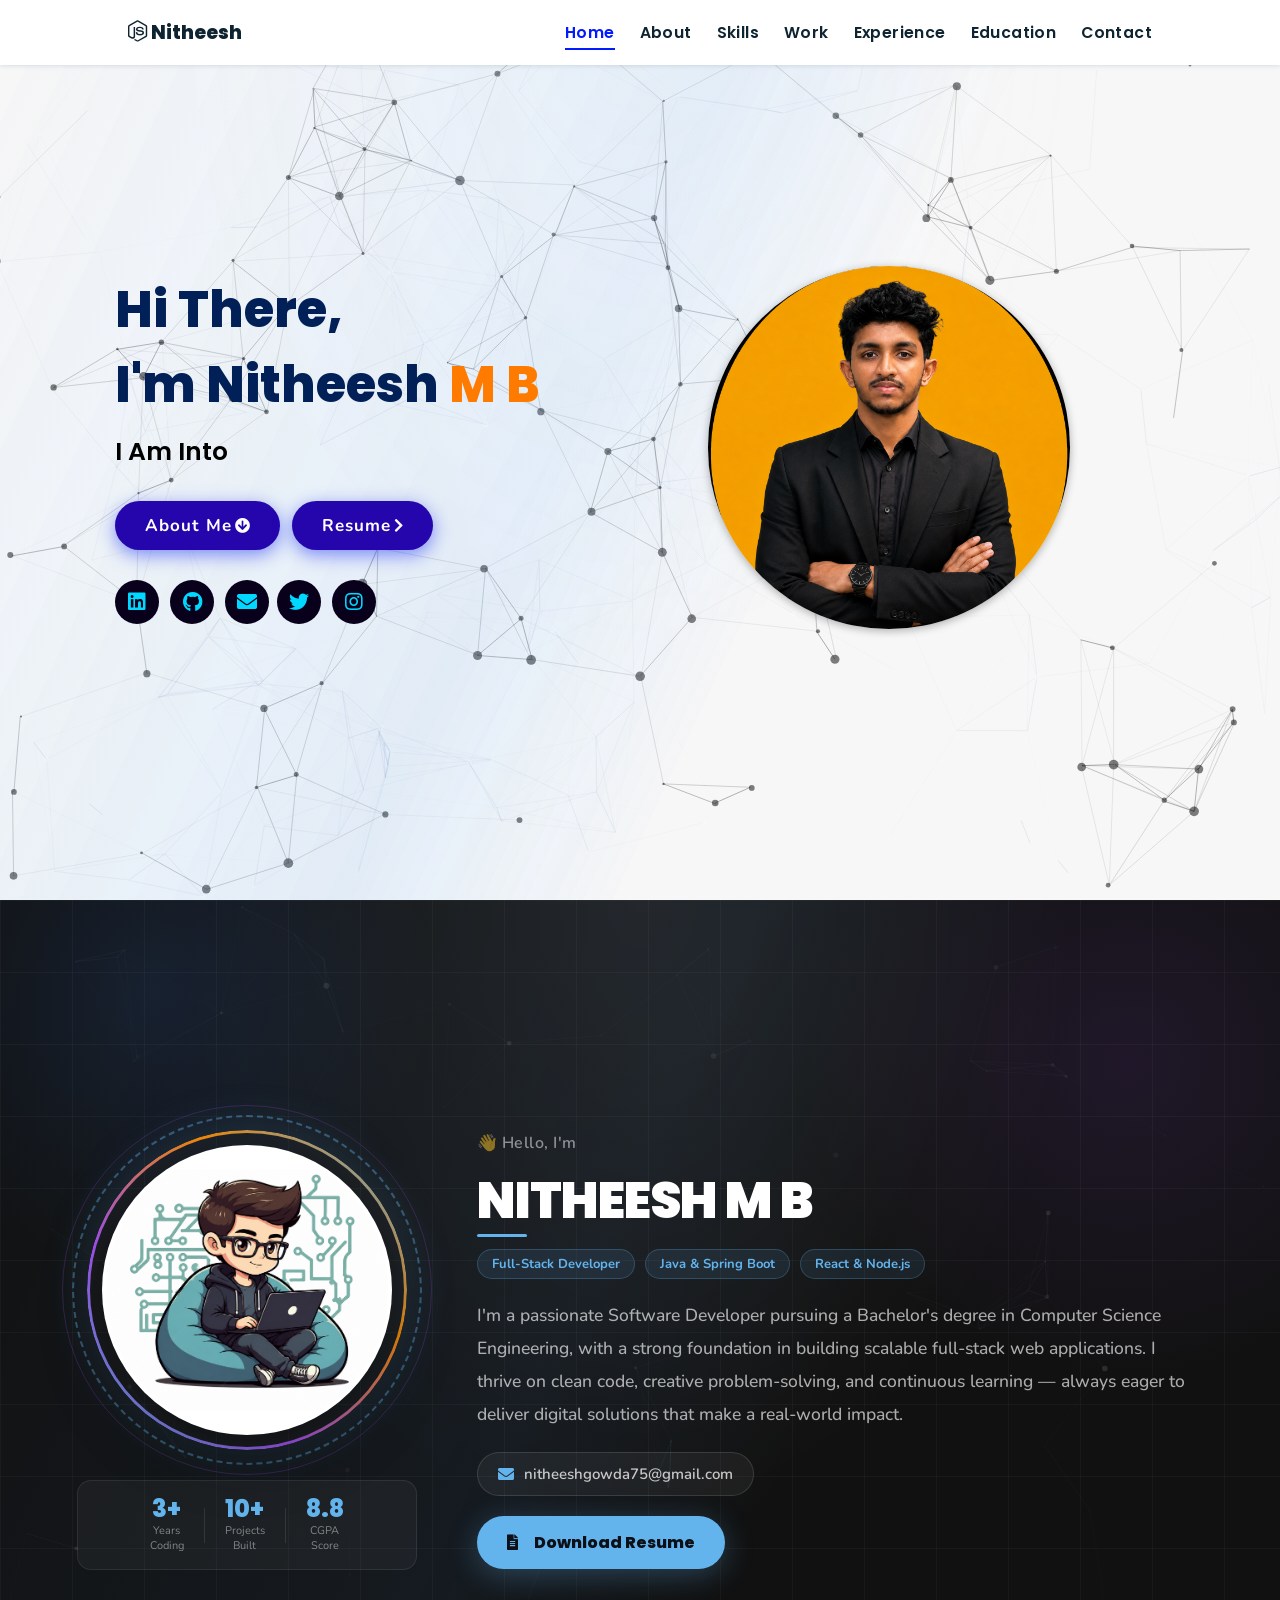
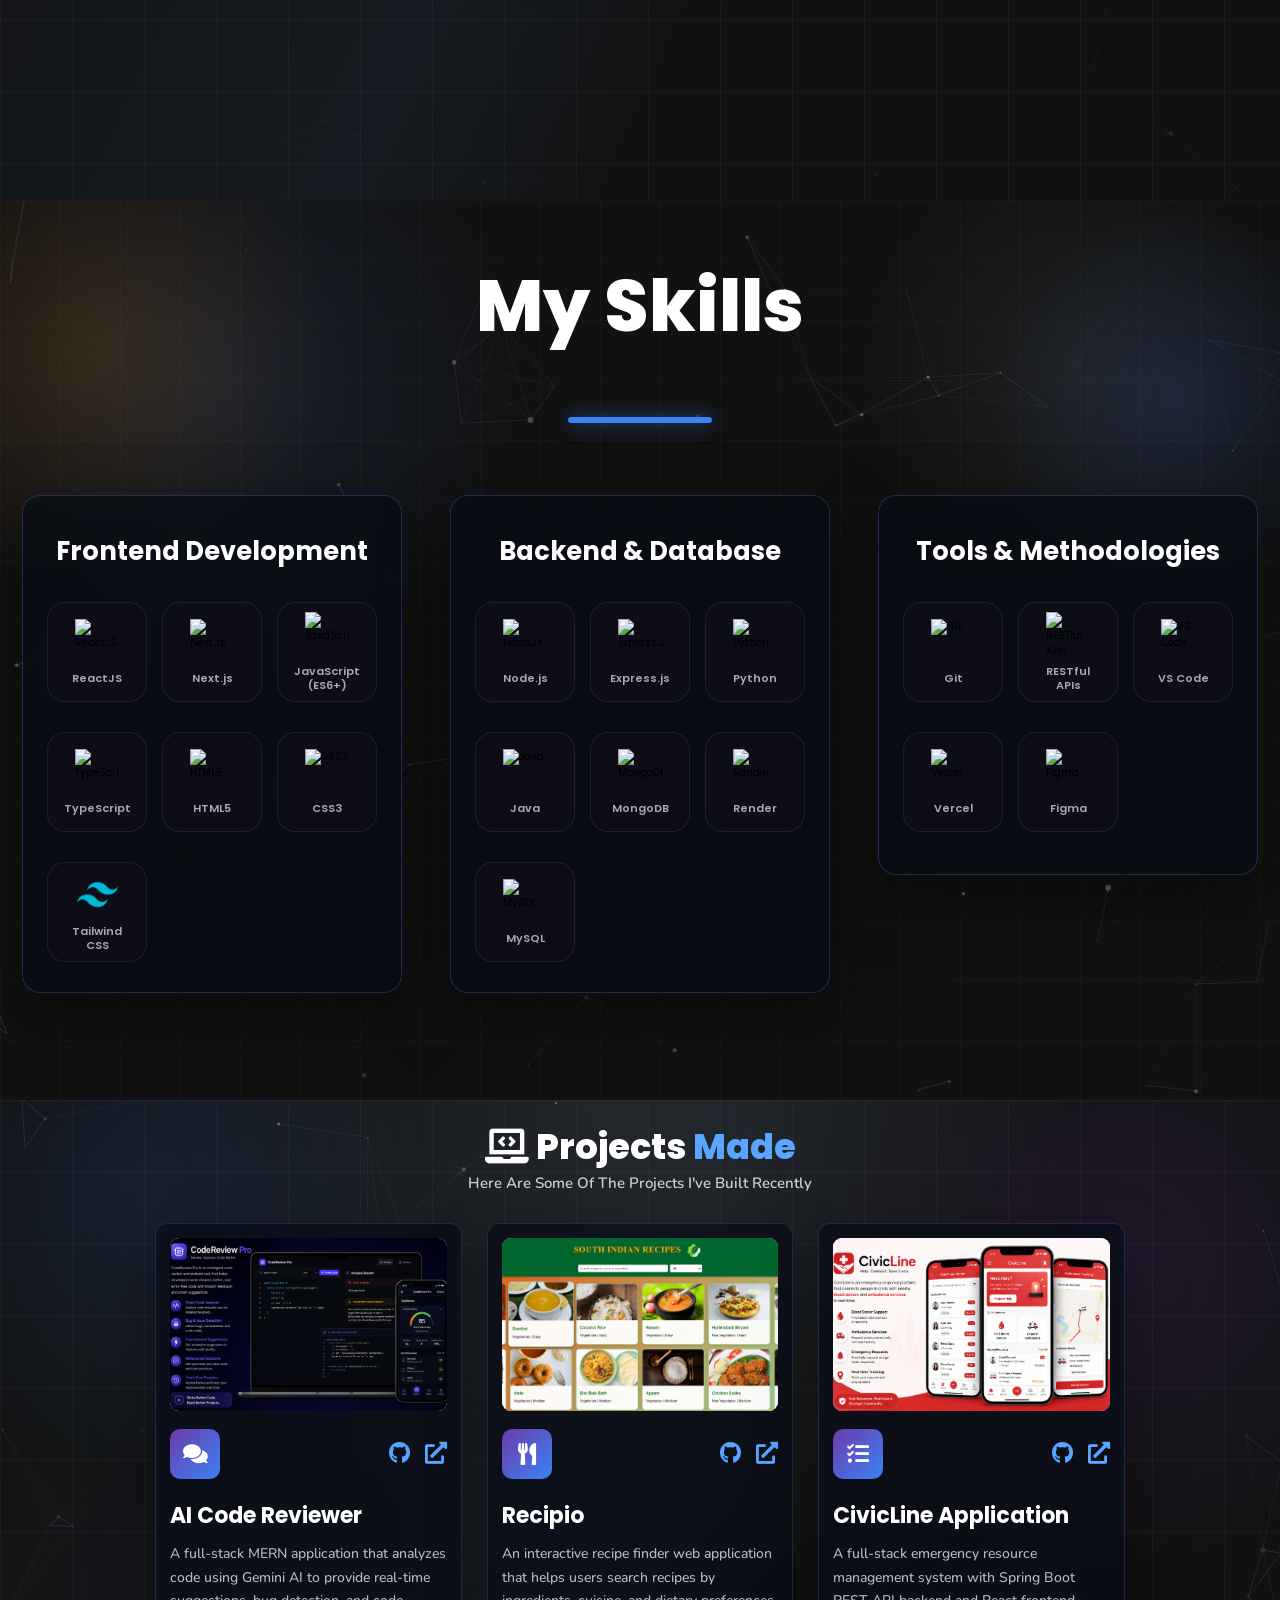
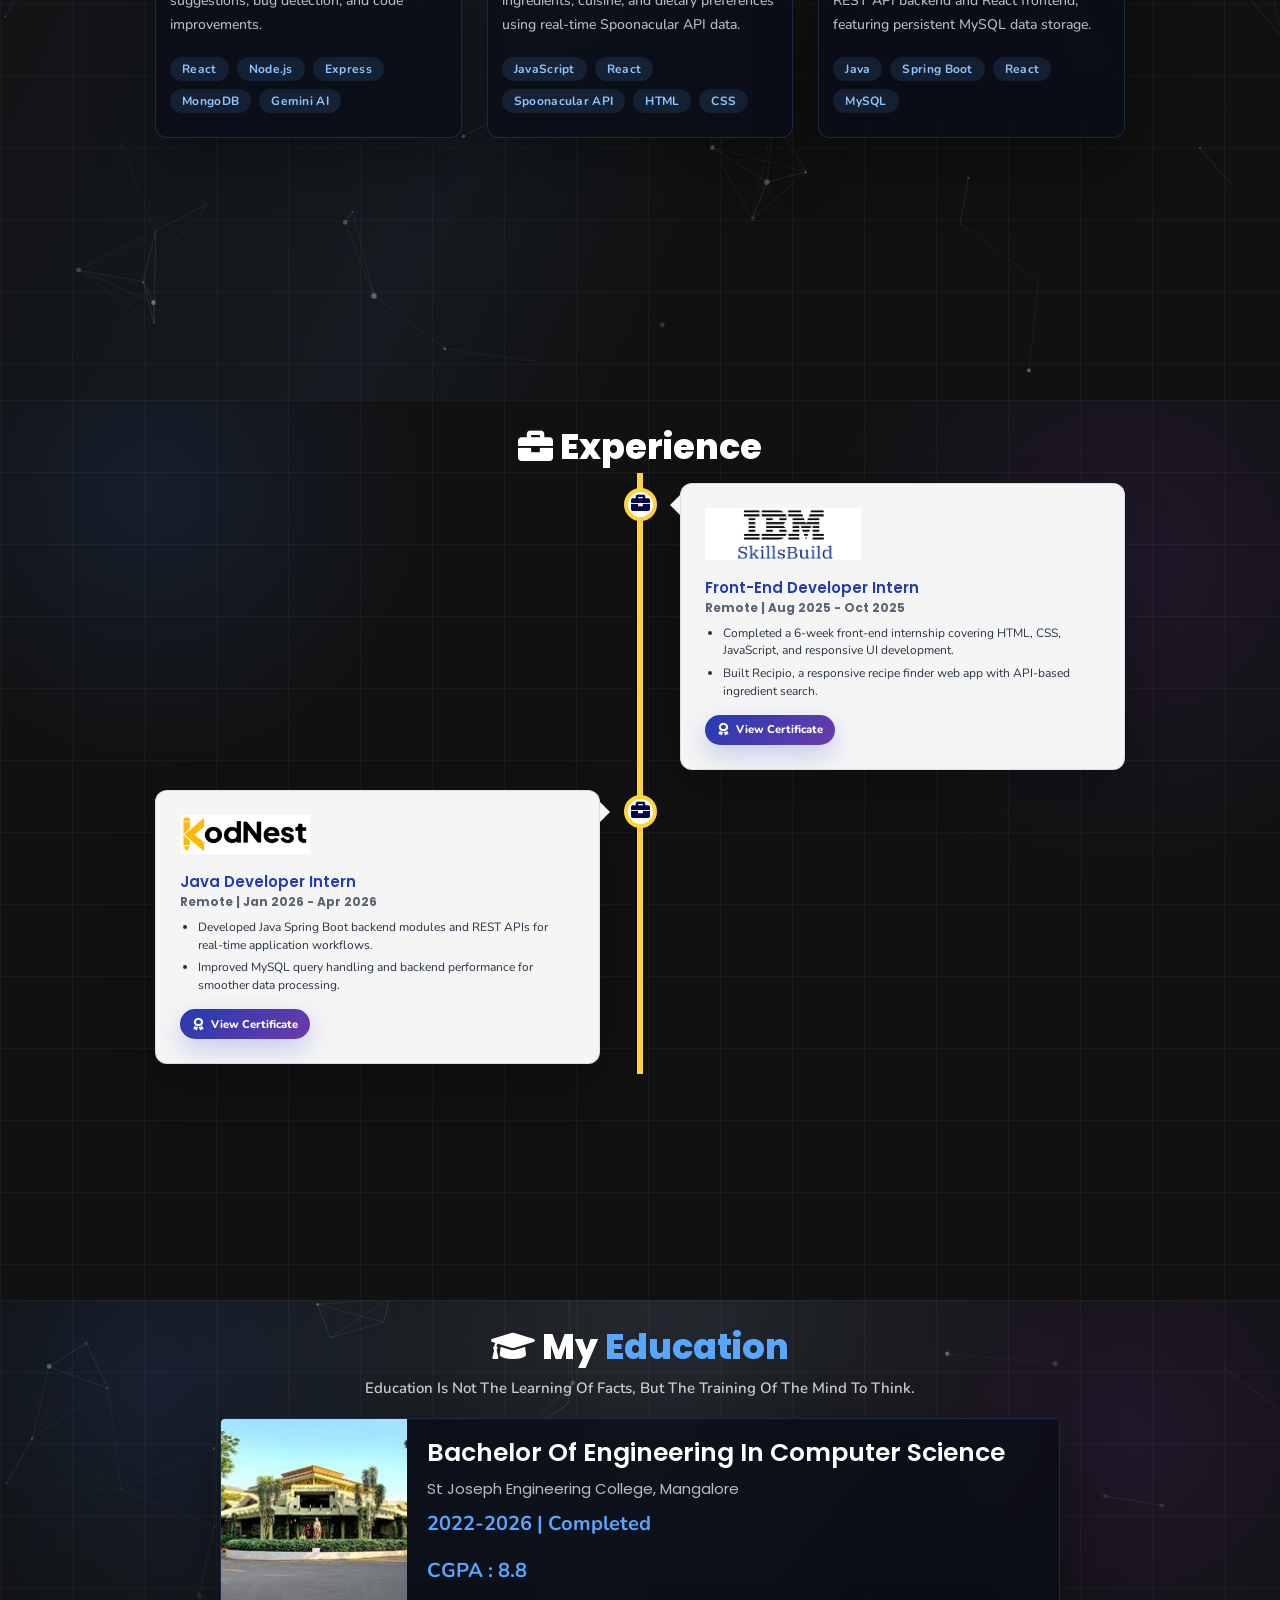
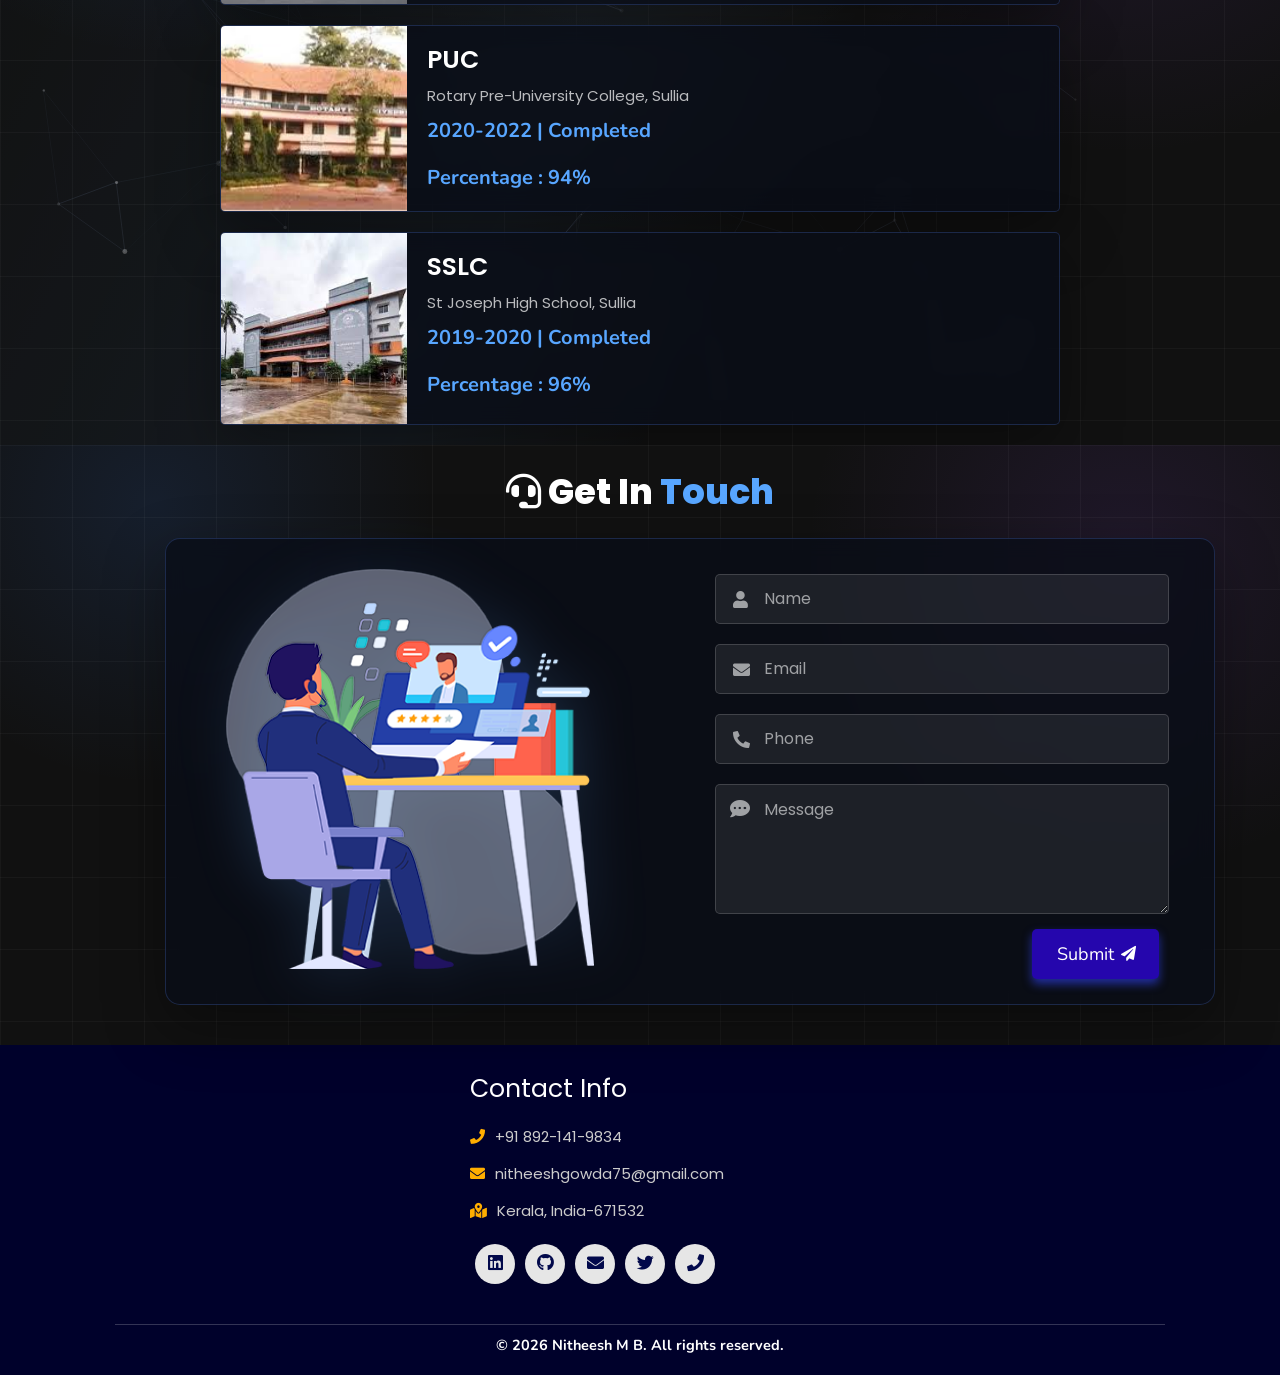
==== commit 4bb8956e: "Profile Image Updated" ====
--- a/index.html
+++ b/index.html
@@ -76,7 +76,7 @@
       </div>
     </div>
     <div class="image">
-      <img draggable="false" class="tilt" src="./assets/images/hero.png" alt="">
+      <img draggable="false" class="tilt" src="./assets/images/Nitheesh_Portfolio.png" alt="Nitheesh Portfolio">
     </div>
 
   </section>
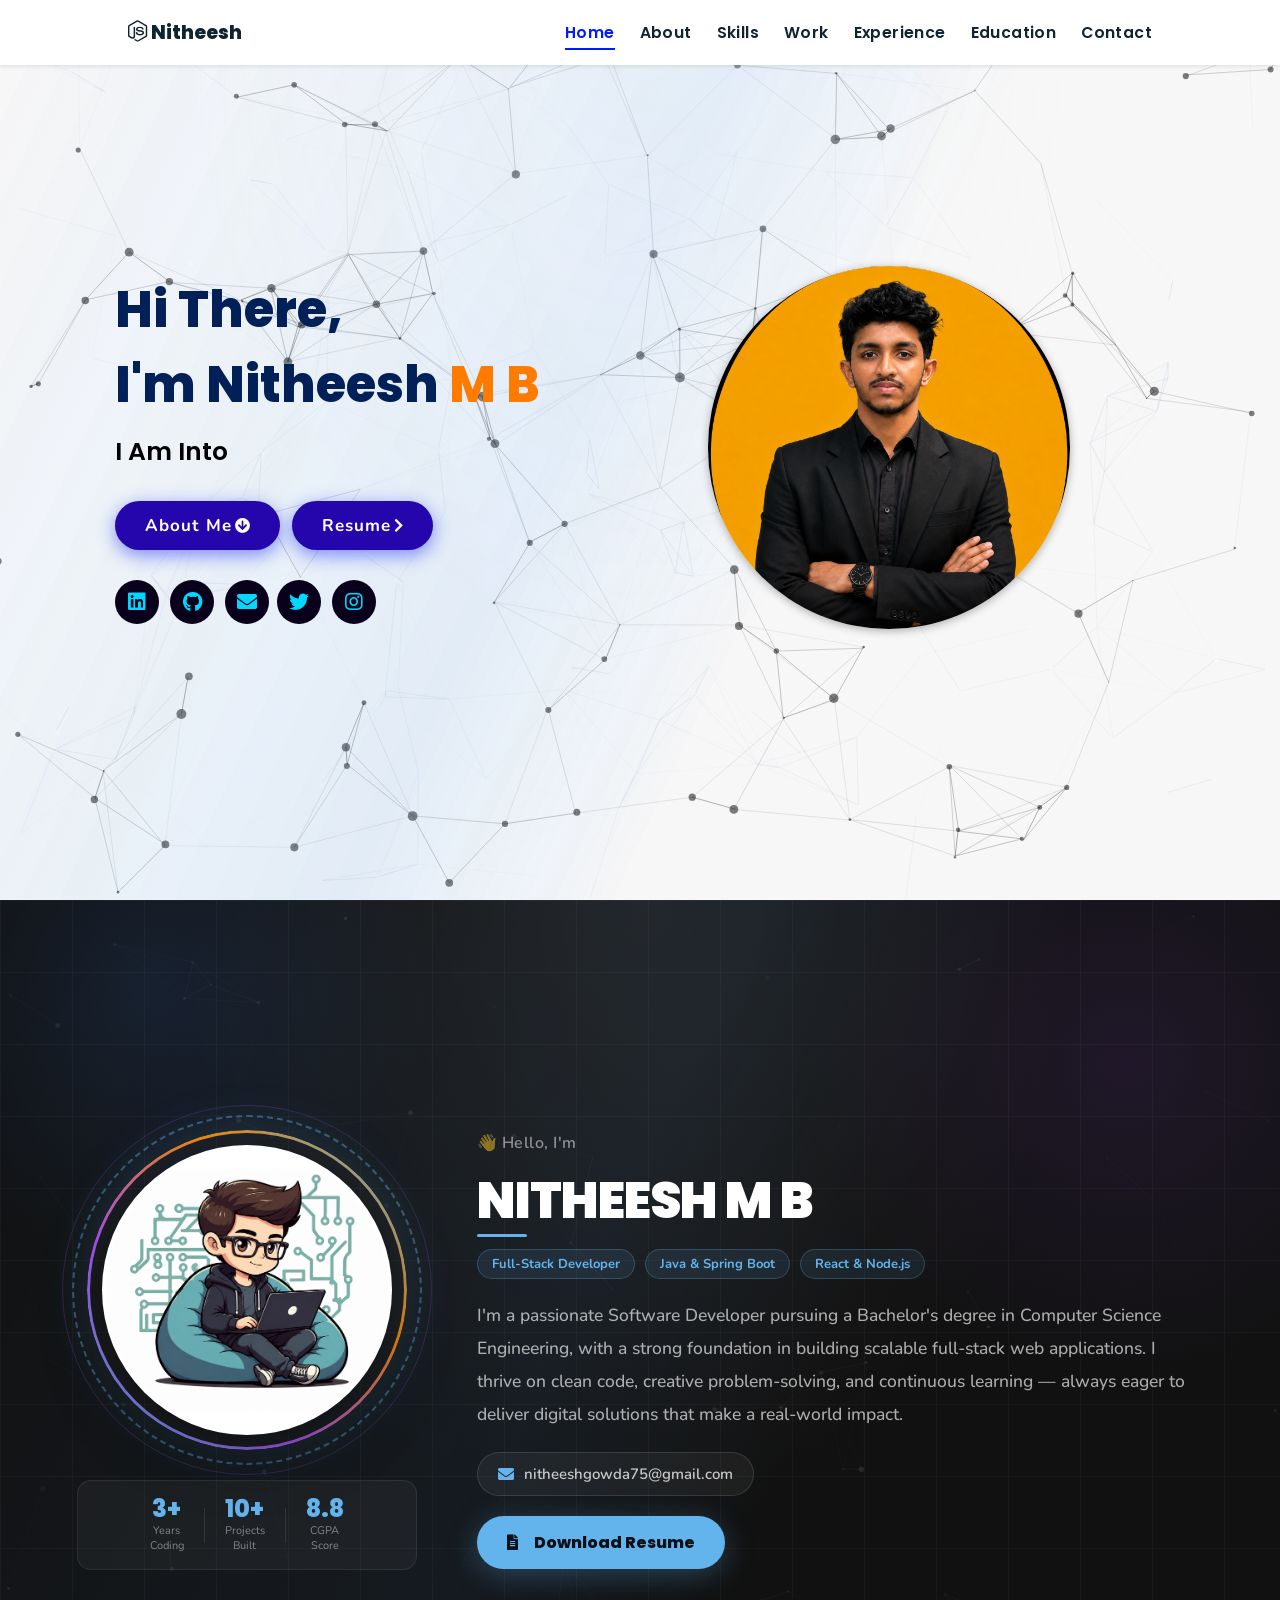
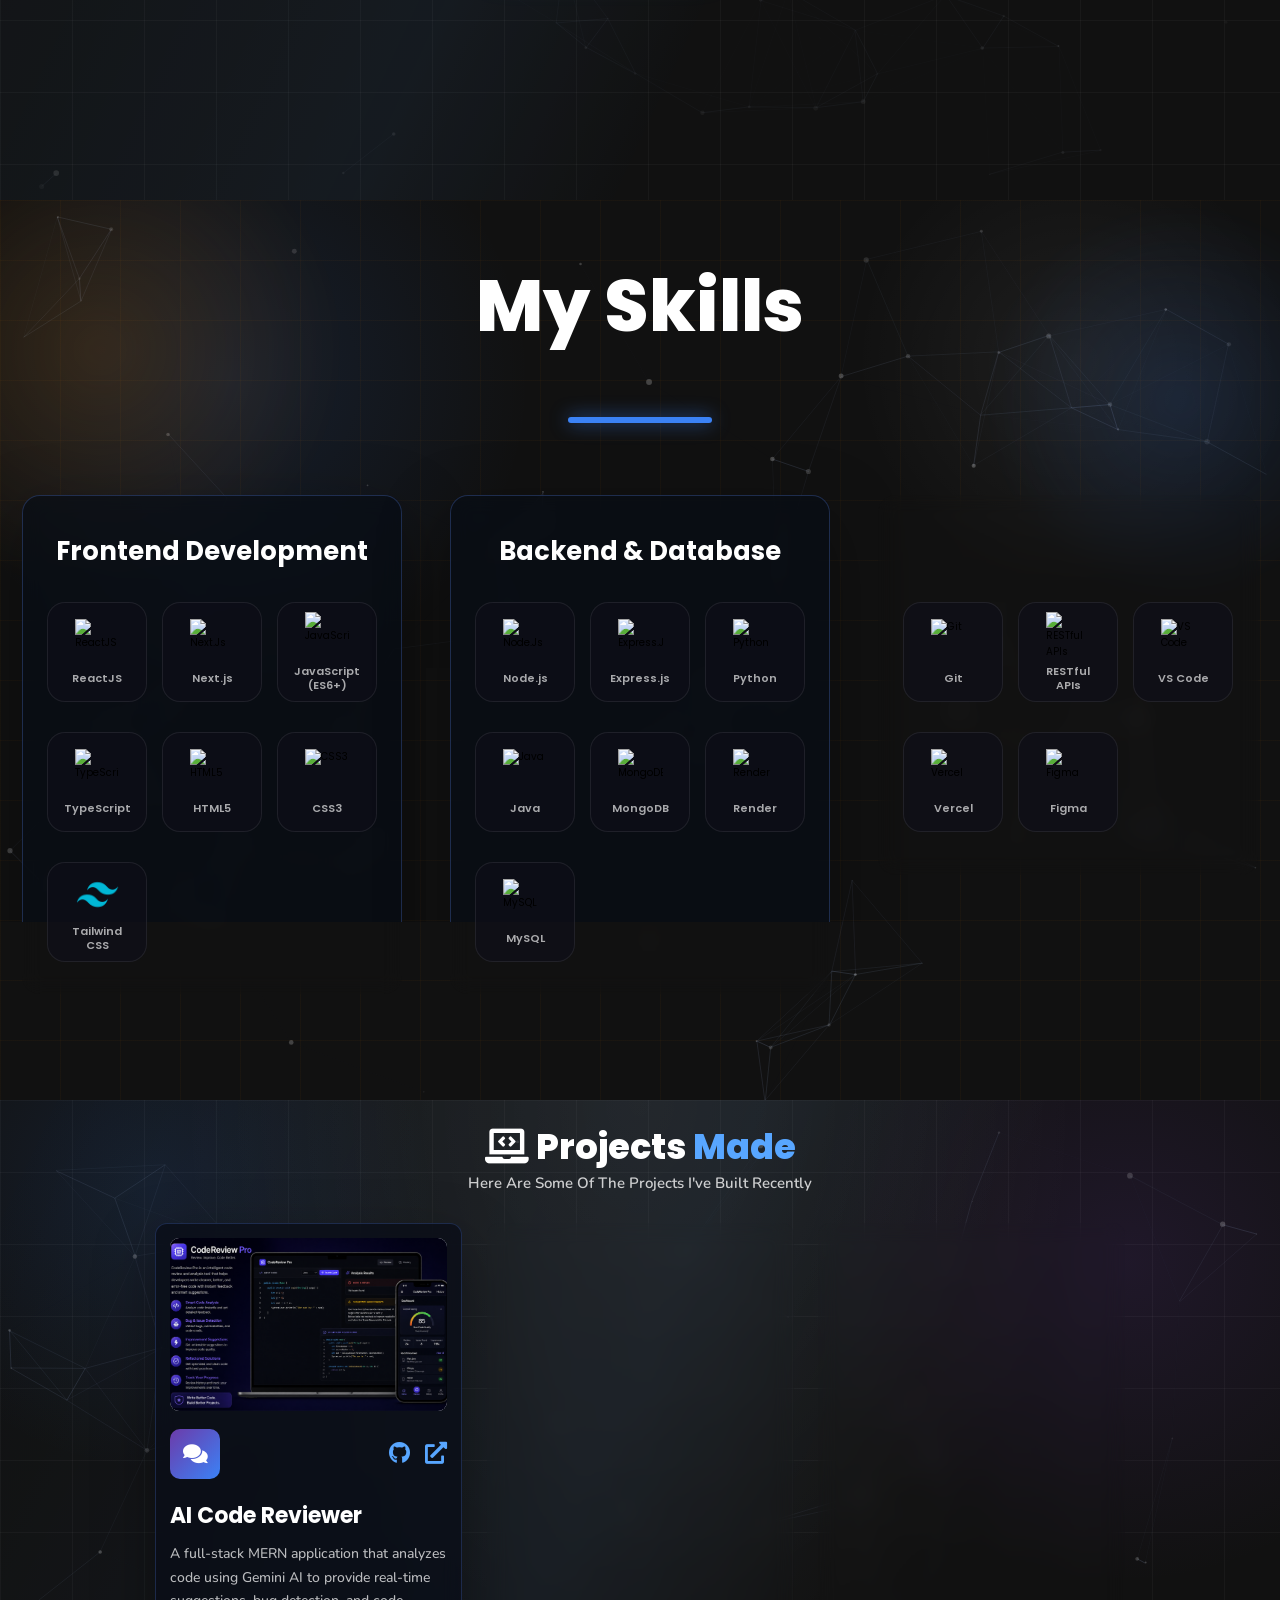
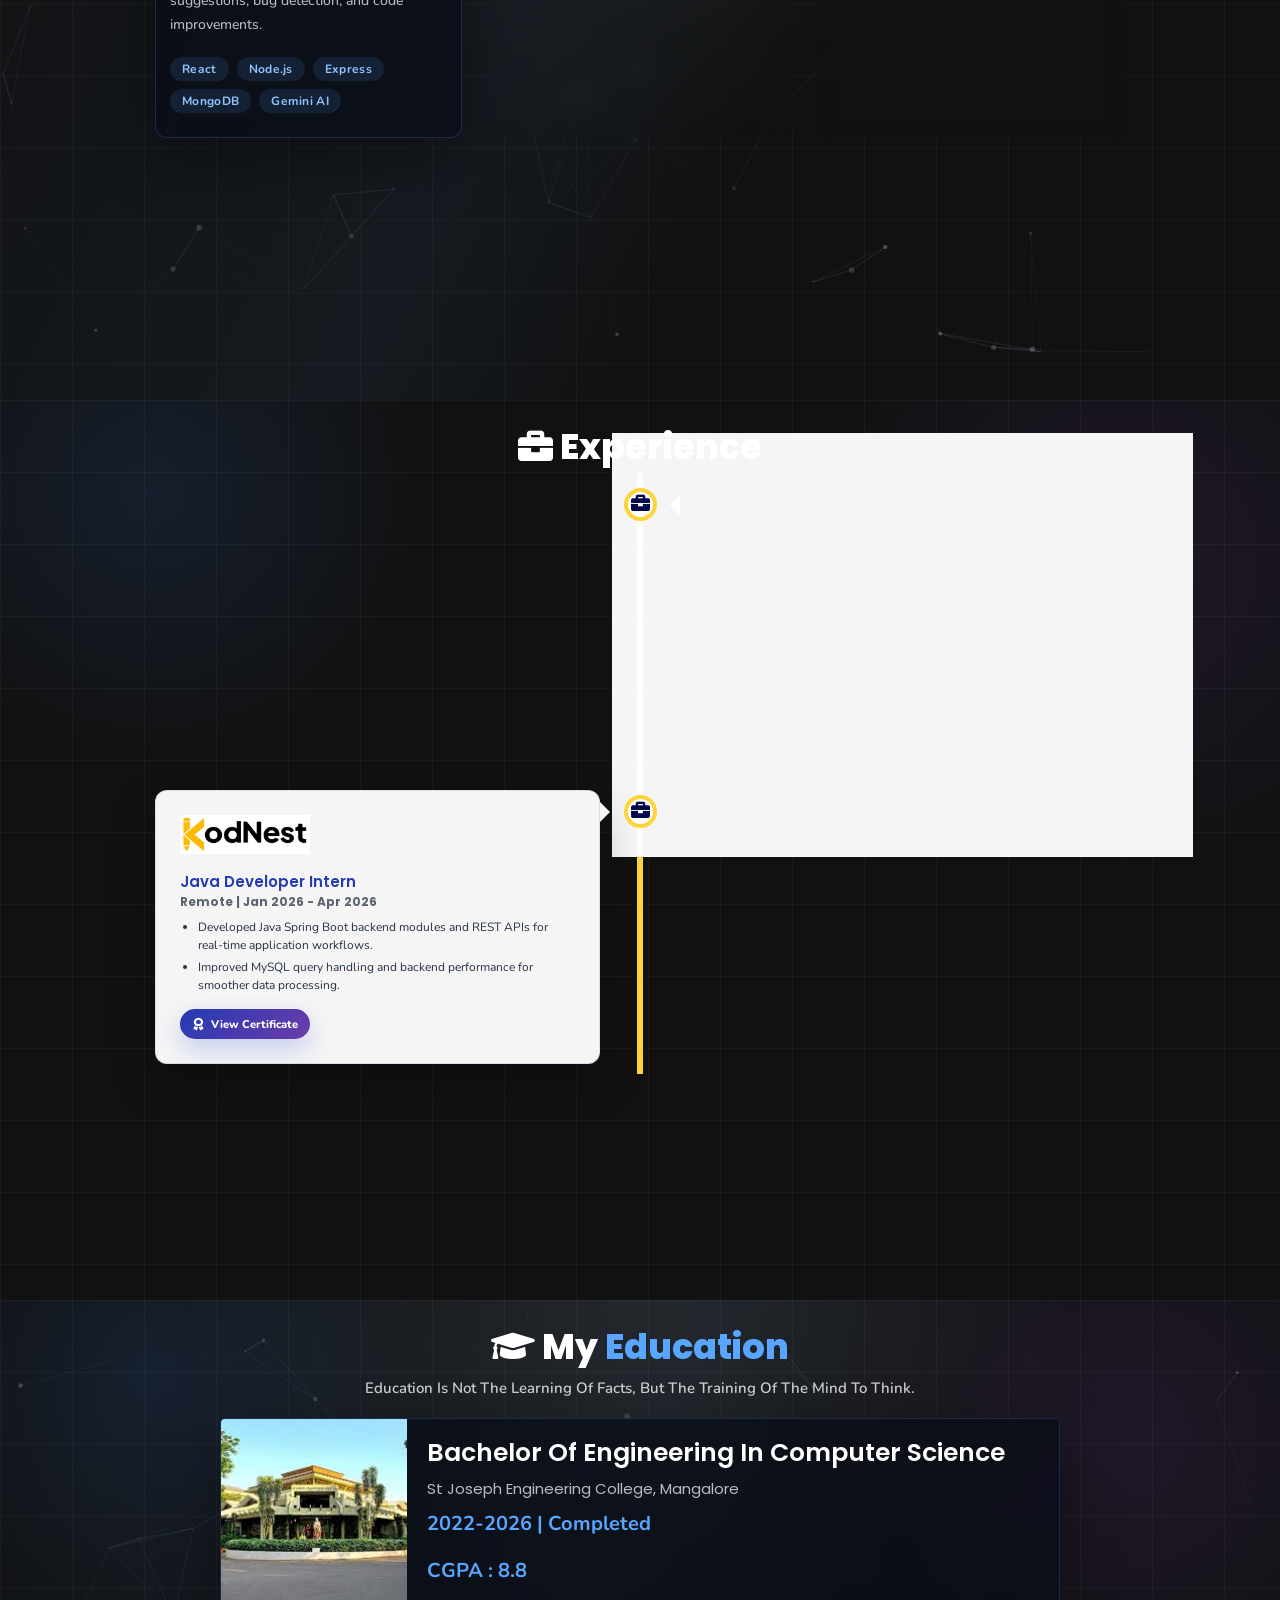
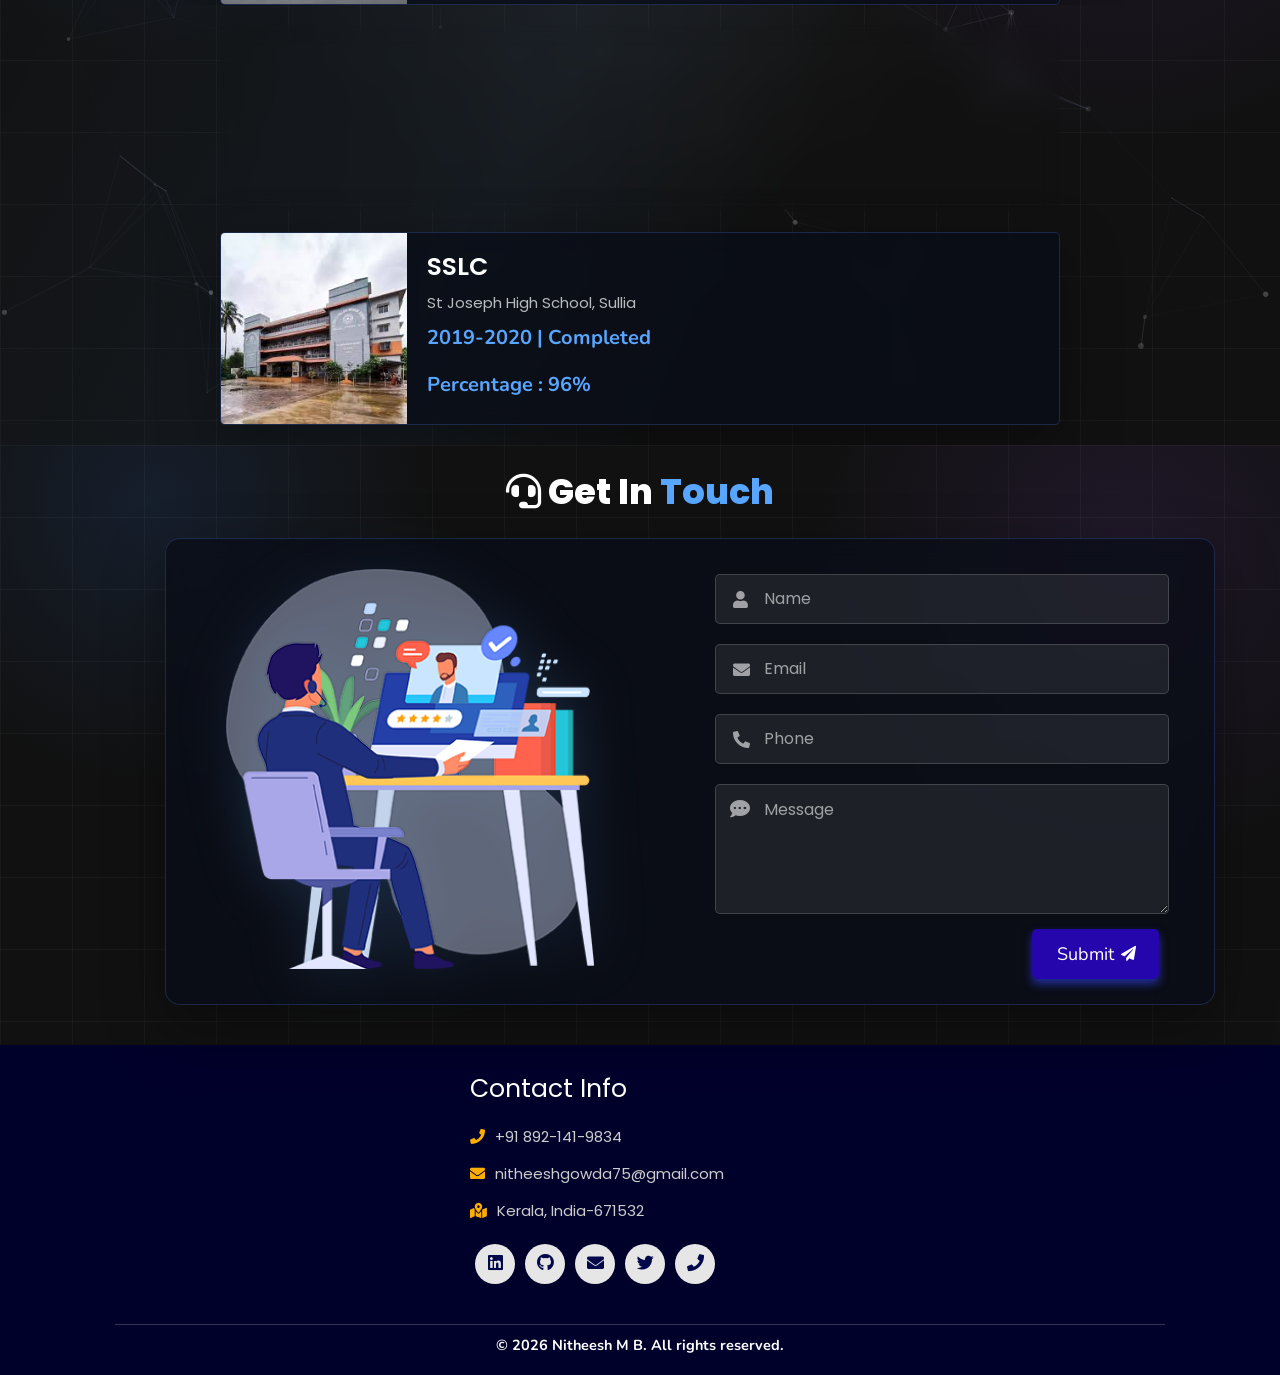
==== commit bbdd040b: "Resume updated" ====
--- a/index.html
+++ b/index.html
@@ -55,7 +55,7 @@
         <a href="#about" class="btn"><span>About Me</span>
           <i class="fas fa-arrow-circle-down"></i>
         </a>
-        <a href="https://drive.google.com/file/d/11uT796xoMUF9FAsF_WHEYVb0cZouM3dT/view?usp=sharing" target="_blank"
+        <a href="https://drive.google.com/file/d/1P0igojViIipvGvUTt3qug2BliEqpEWiP/view?usp=sharing" target="_blank"
           class="btn"><span>Resume</span>
           <i class="fas fa-chevron-right"></i>
         </a>
@@ -137,7 +137,7 @@
           </a>
         </div>
 
-        <a href="https://drive.google.com/file/d/11uT796xoMUF9FAsF_WHEYVb0cZouM3dT/view?usp=sharing" target="_blank"
+        <a href="https://drive.google.com/file/d/1P0igojViIipvGvUTt3qug2BliEqpEWiP/view?usp=sharing" target="_blank"
           class="about-resume-btn">
           <i class="fas fa-file-alt"></i>&nbsp; Download Resume
         </a>
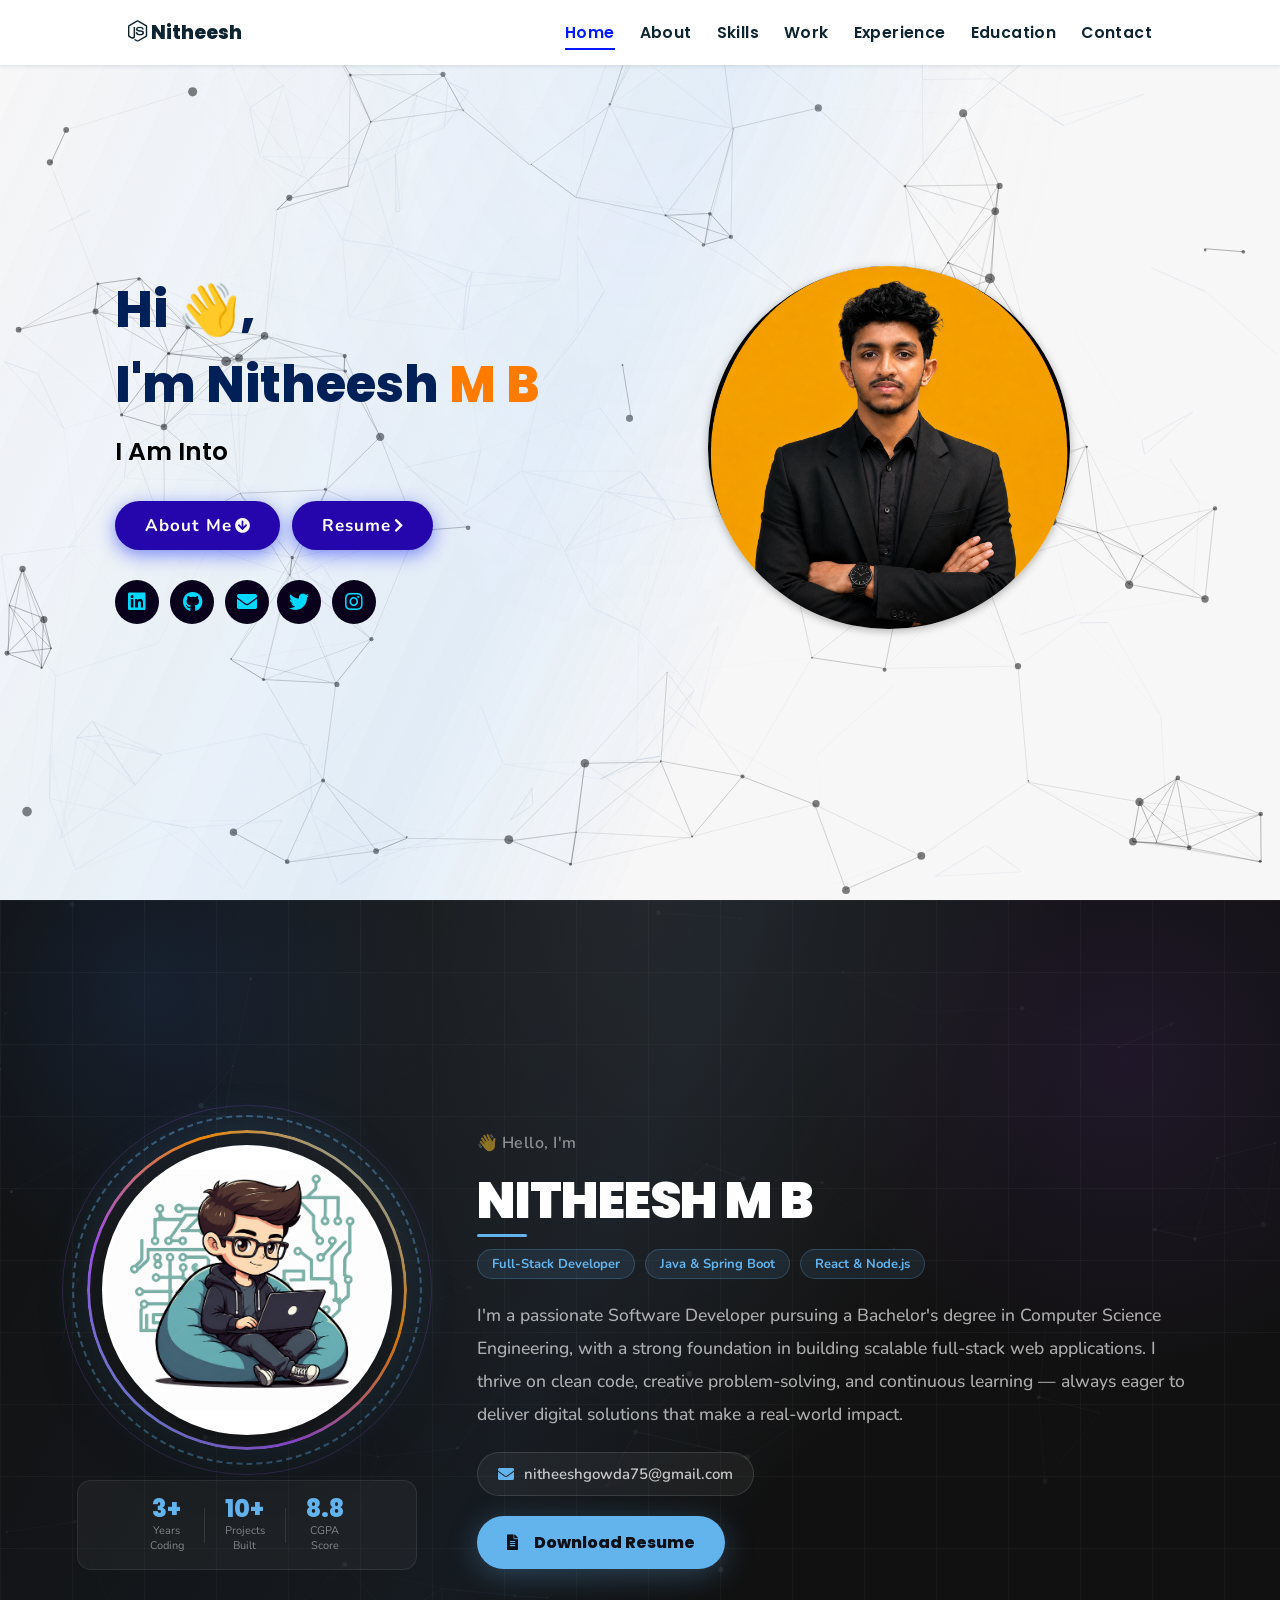
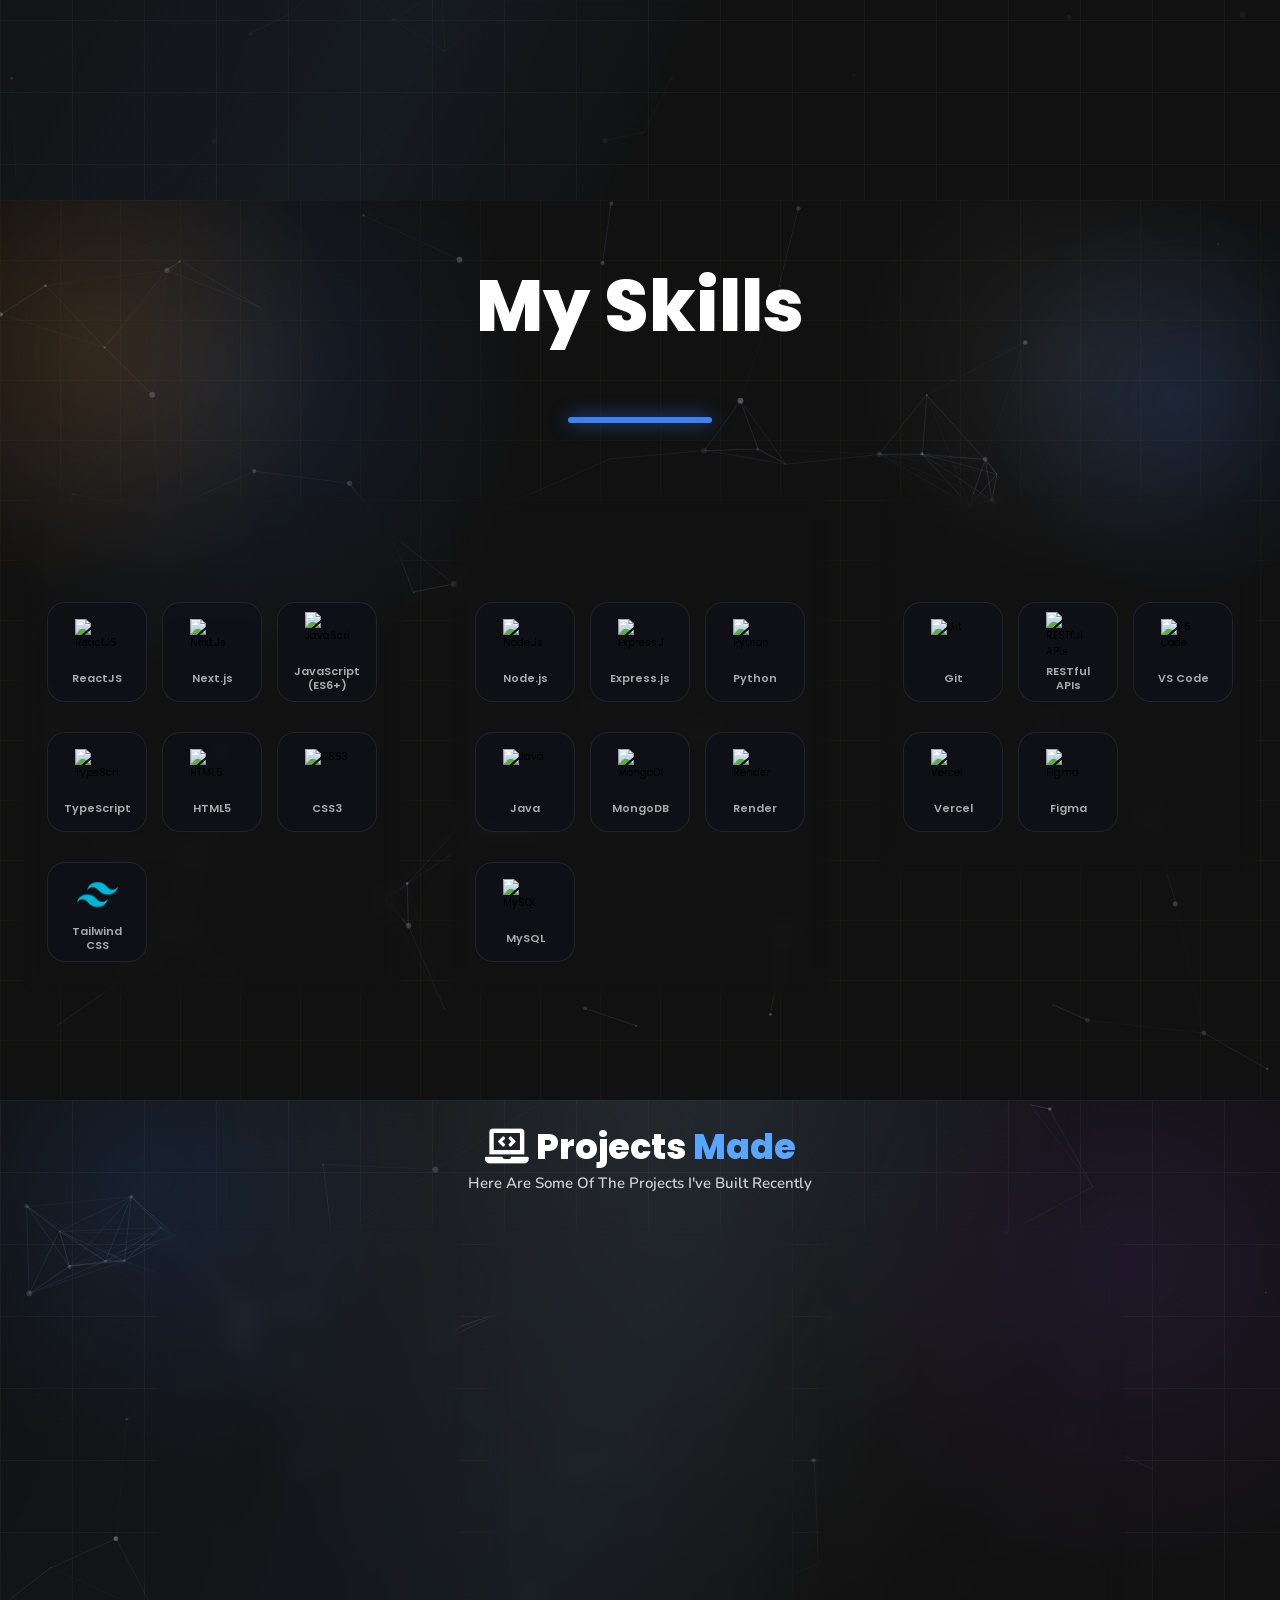
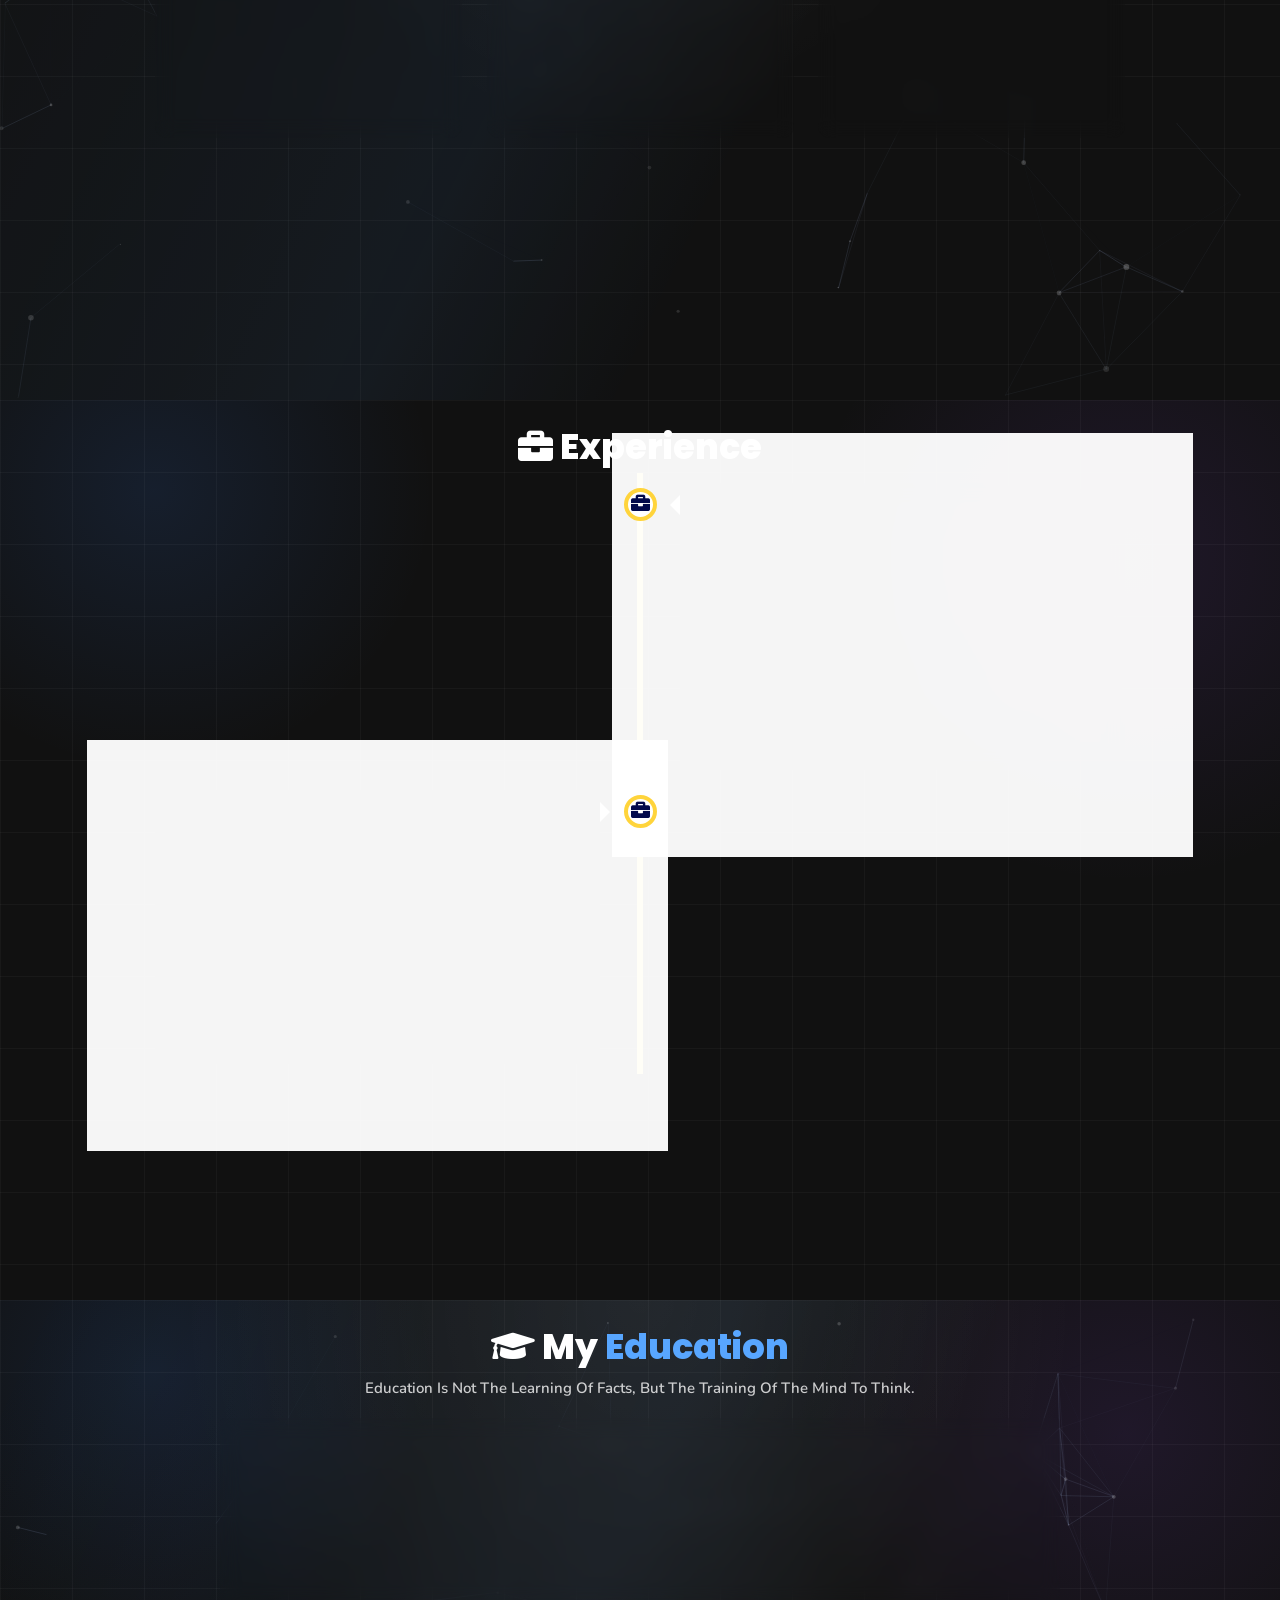
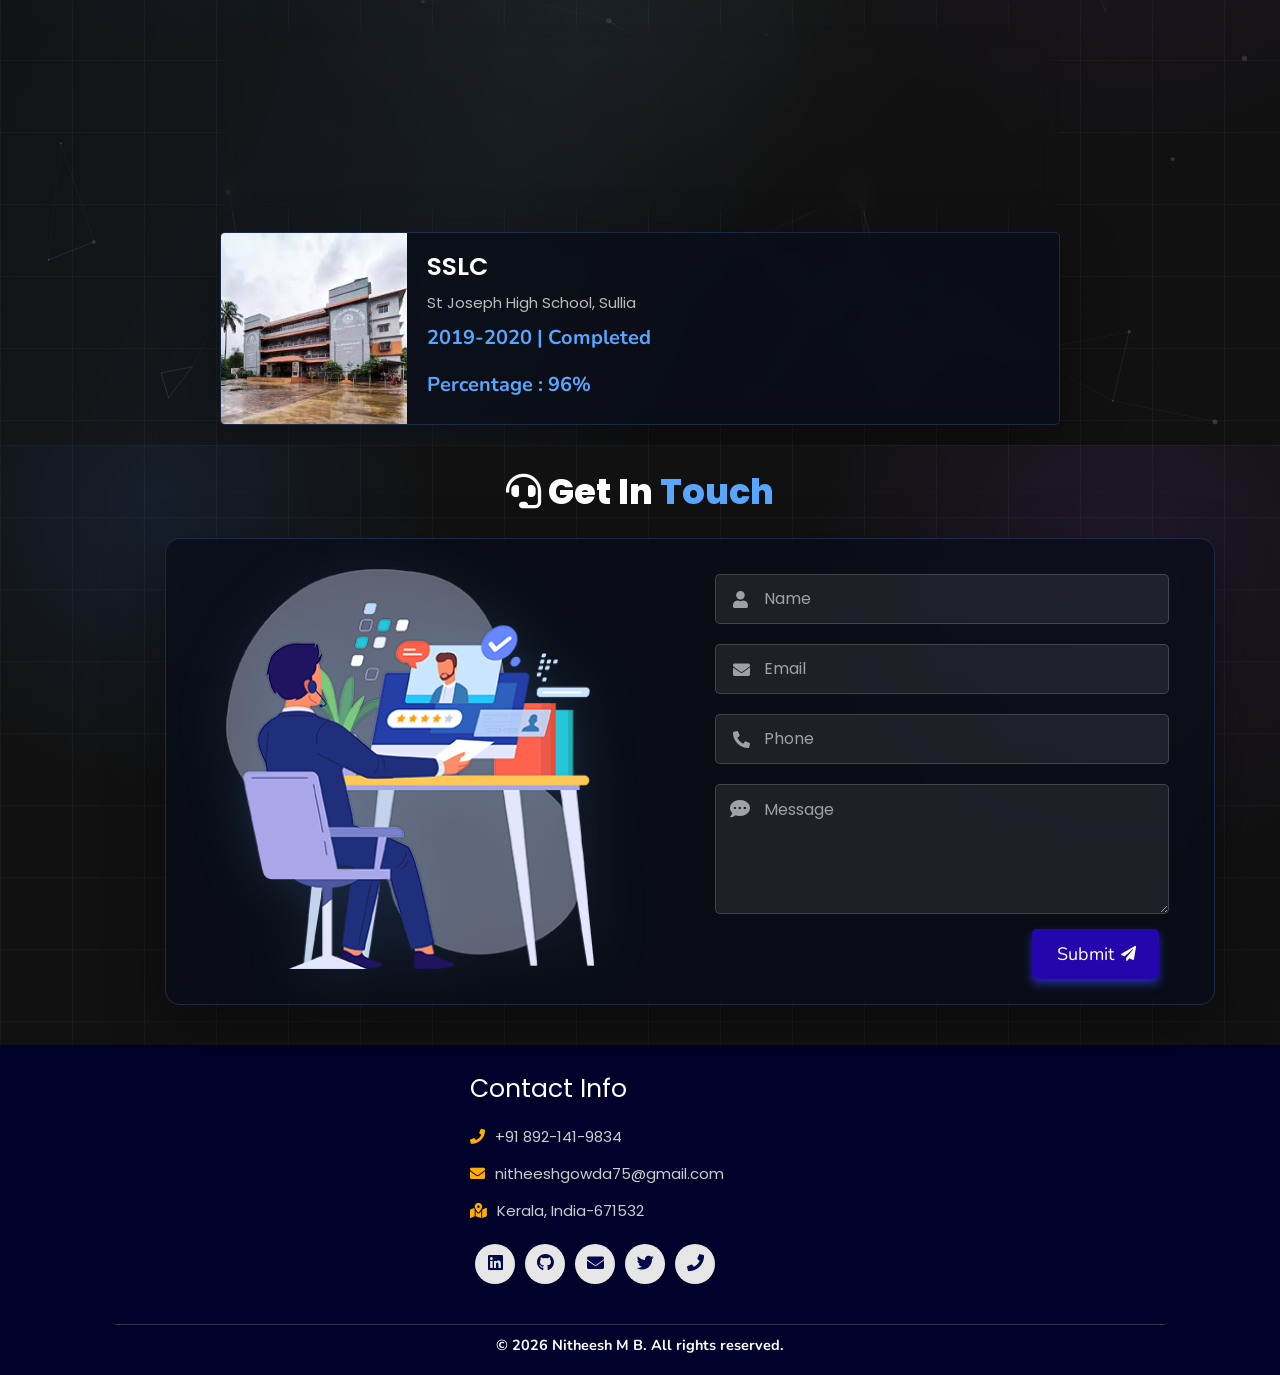
==== commit 4fb19663: "Homepage Updation" ====
--- a/index.html
+++ b/index.html
@@ -49,7 +49,7 @@
     <div id="particles-js"></div>
 
     <div class="content">
-      <h2>Hi There,<br /> I'm Nitheesh <span>M B</span></h2>
+<h2>Hi <span class="wave">👋</span>,<br /> I'm Nitheesh <span>M B</span></h2>
       <p>i am into <span class="typing-text"></span></p>
       <div class="home-actions">
         <a href="#about" class="btn"><span>About Me</span>
--- a/assets/css/style.css
+++ b/assets/css/style.css
@@ -2991,3 +2991,28 @@
     background-position: 200% center;
   }
 }
+/* ===== Waving Hand ===== */
+
+.wave {
+  display: inline-block;
+  transform-origin: 70% 70%;
+  animation: waveBounce 2s infinite;
+}
+
+@keyframes waveBounce {
+  0%, 100% {
+    transform: rotate(0deg) translateY(0);
+  }
+  20% {
+    transform: rotate(15deg) translateY(-3px);
+  }
+  40% {
+    transform: rotate(-10deg) translateY(0);
+  }
+  60% {
+    transform: rotate(12deg) translateY(-2px);
+  }
+  80% {
+    transform: rotate(-5deg) translateY(0);
+  }
+}
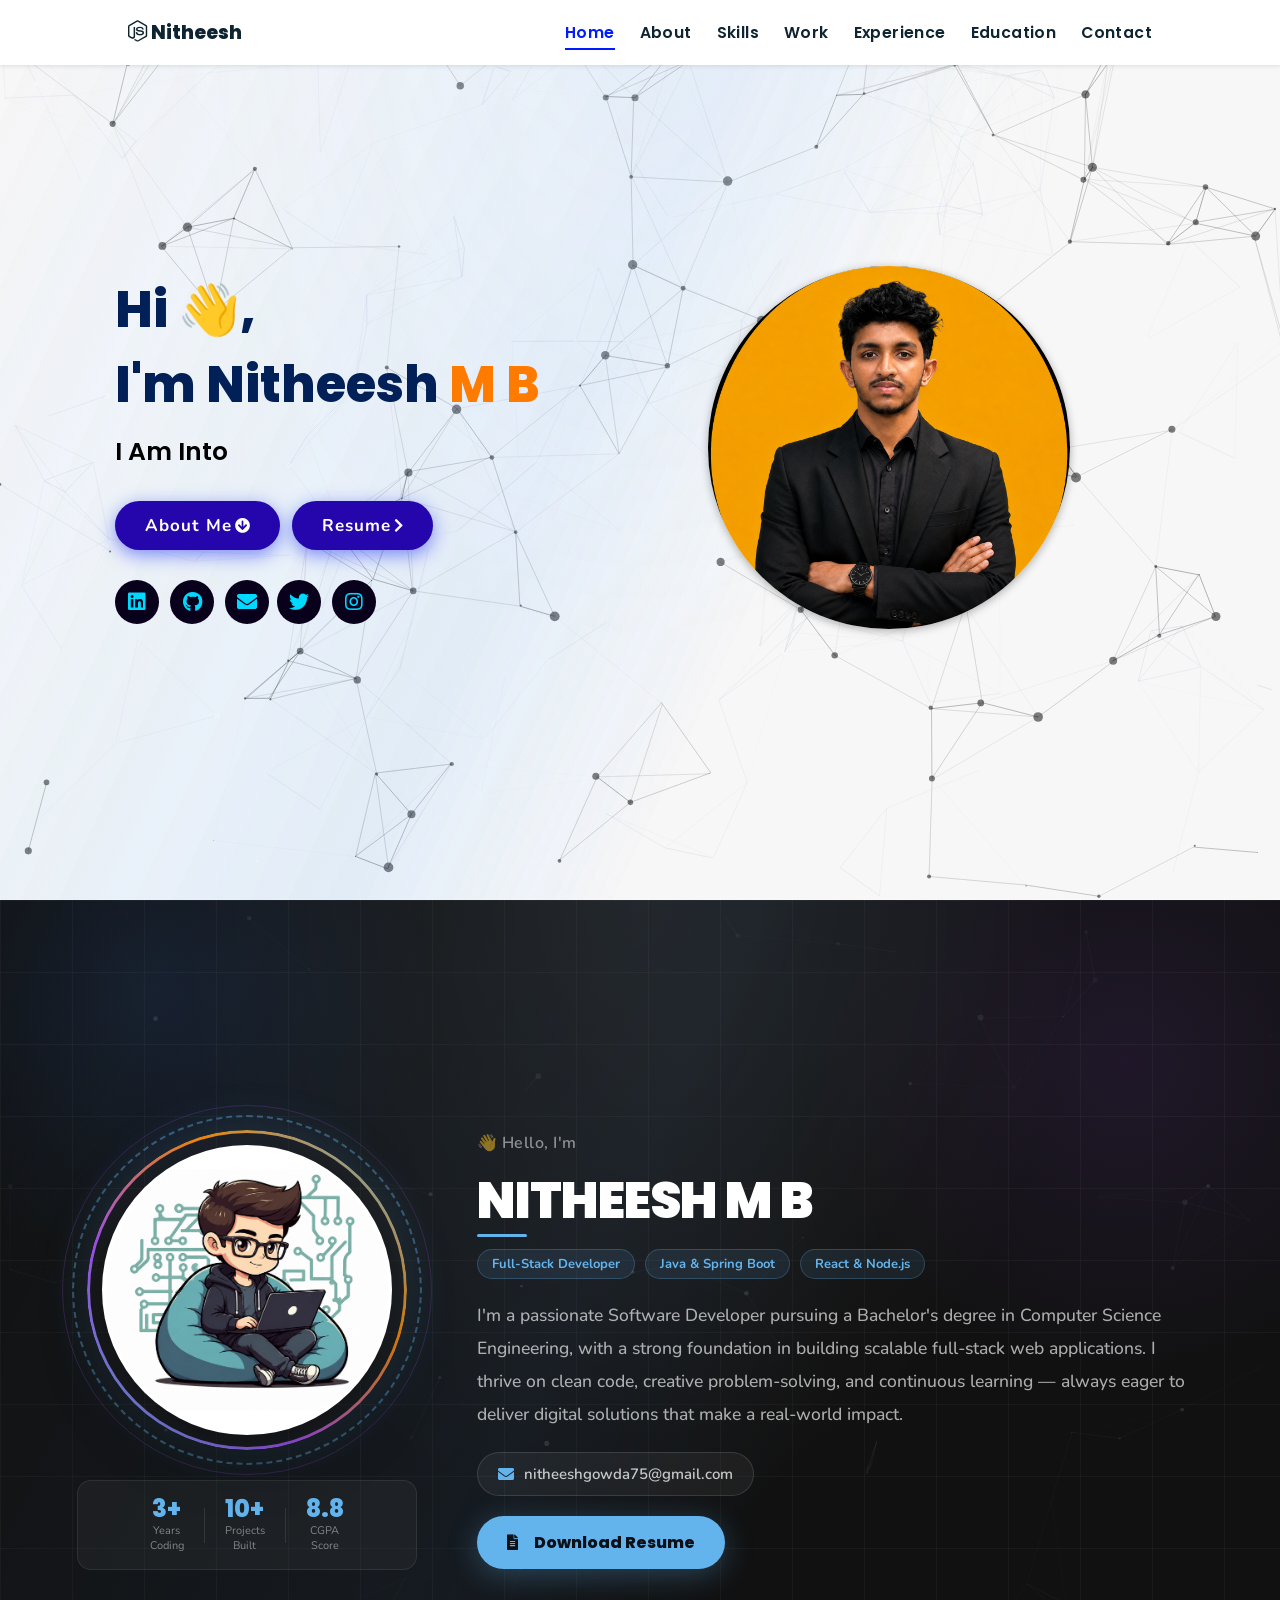
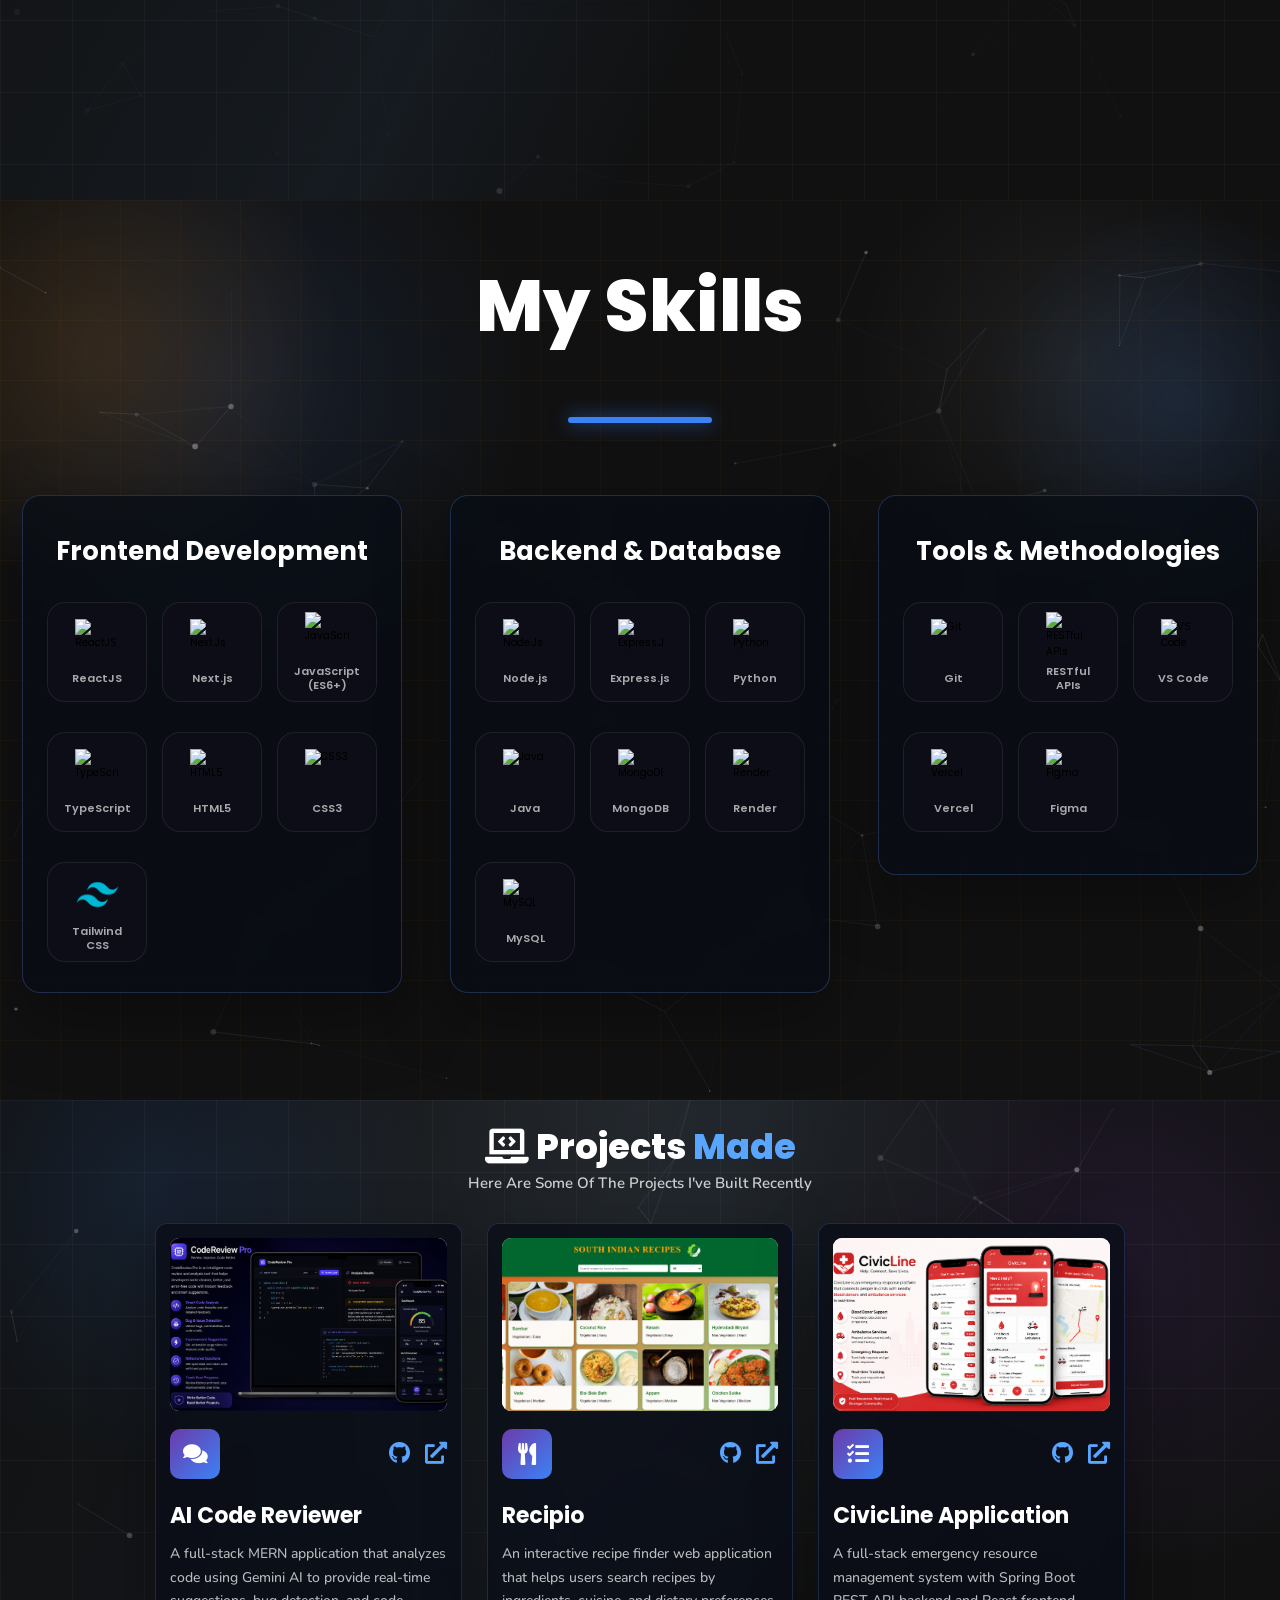
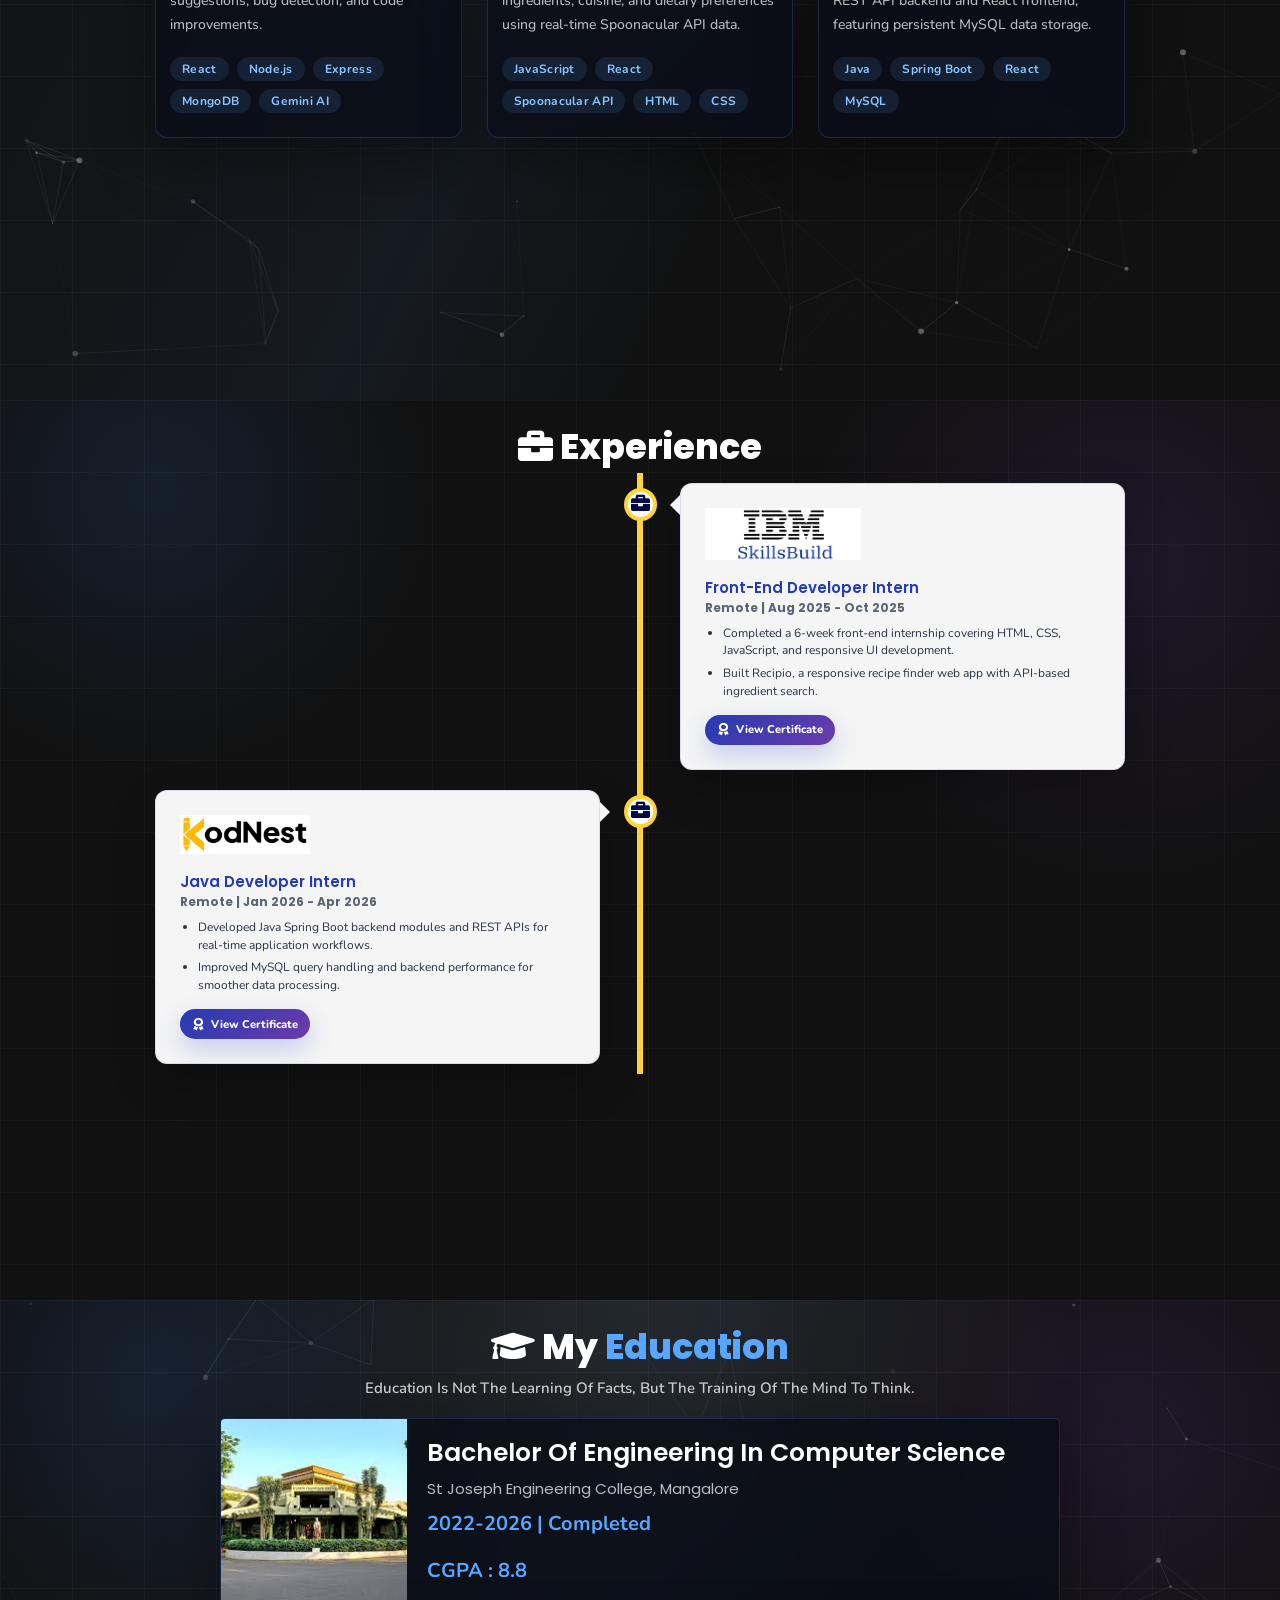
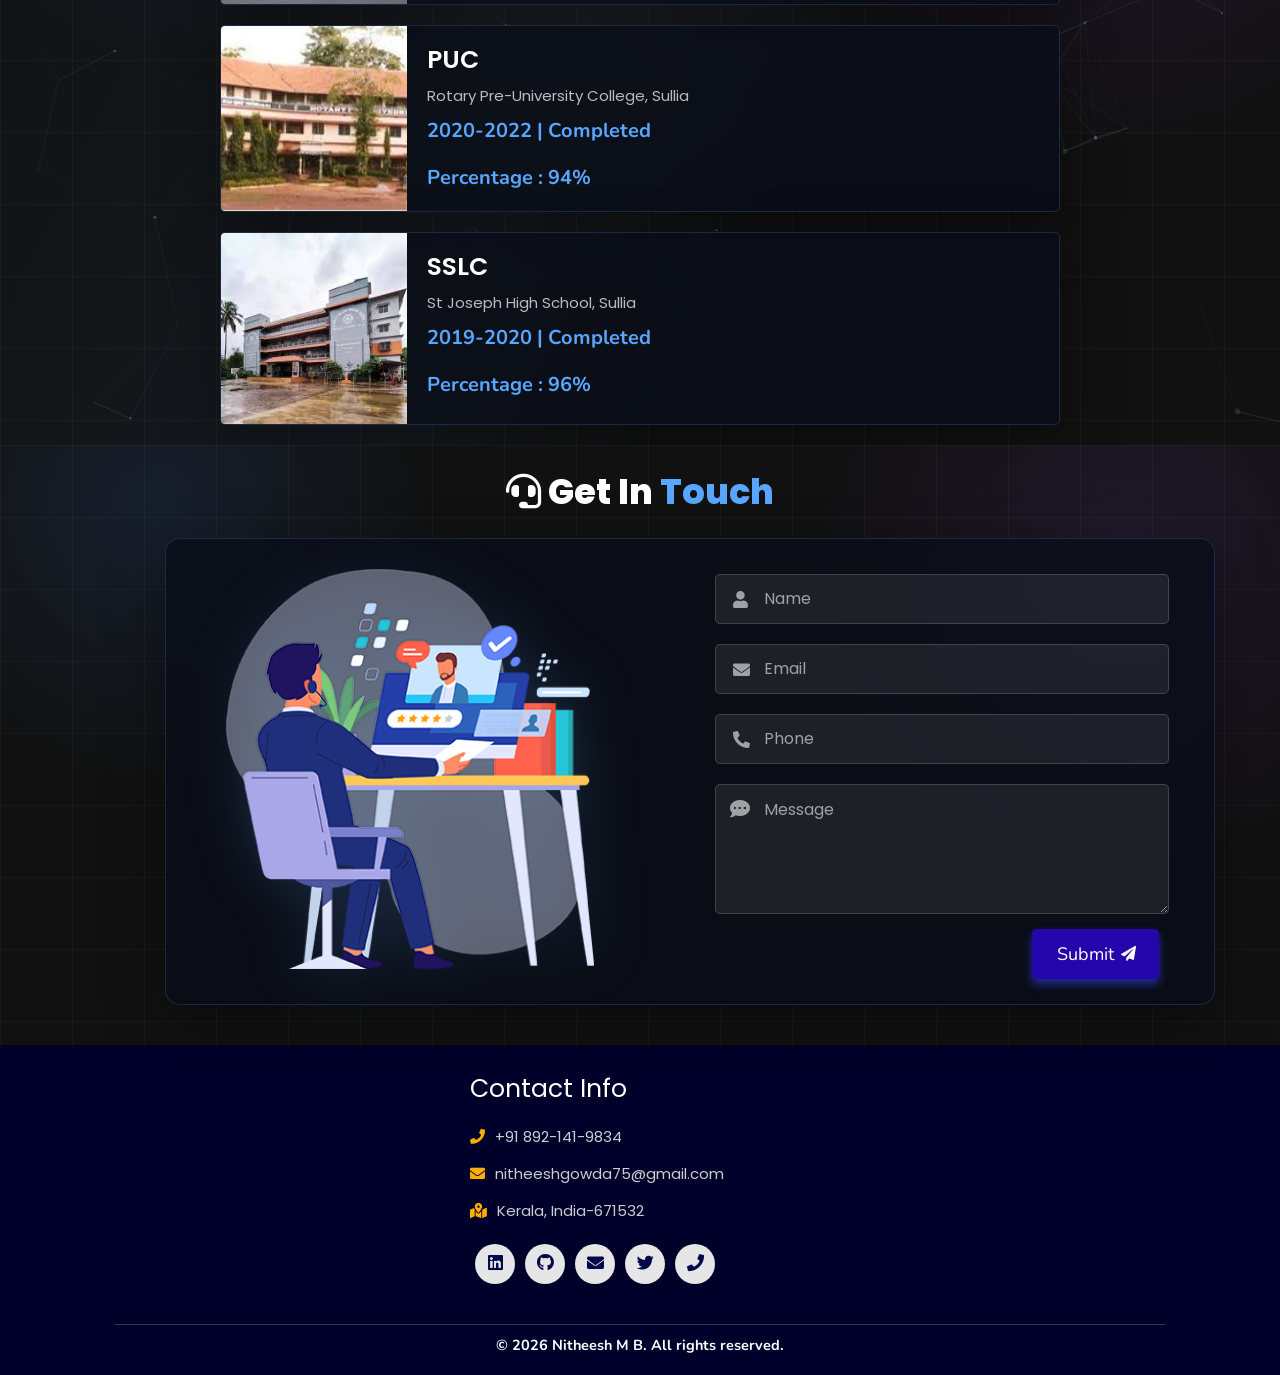
==== commit 3fd93abc: "updated resume" ====
--- a/index.html
+++ b/index.html
@@ -137,7 +137,7 @@
           </a>
         </div>
 
-        <a href="https://drive.google.com/file/d/1P0igojViIipvGvUTt3qug2BliEqpEWiP/view?usp=sharing" target="_blank"
+        <a href="https://drive.google.com/file/d/1wA5aazAGU3L53cf1wj8Nw9oENLy5sbcn/view?usp=sharing" target="_blank"
           class="about-resume-btn">
           <i class="fas fa-file-alt"></i>&nbsp; Download Resume
         </a>
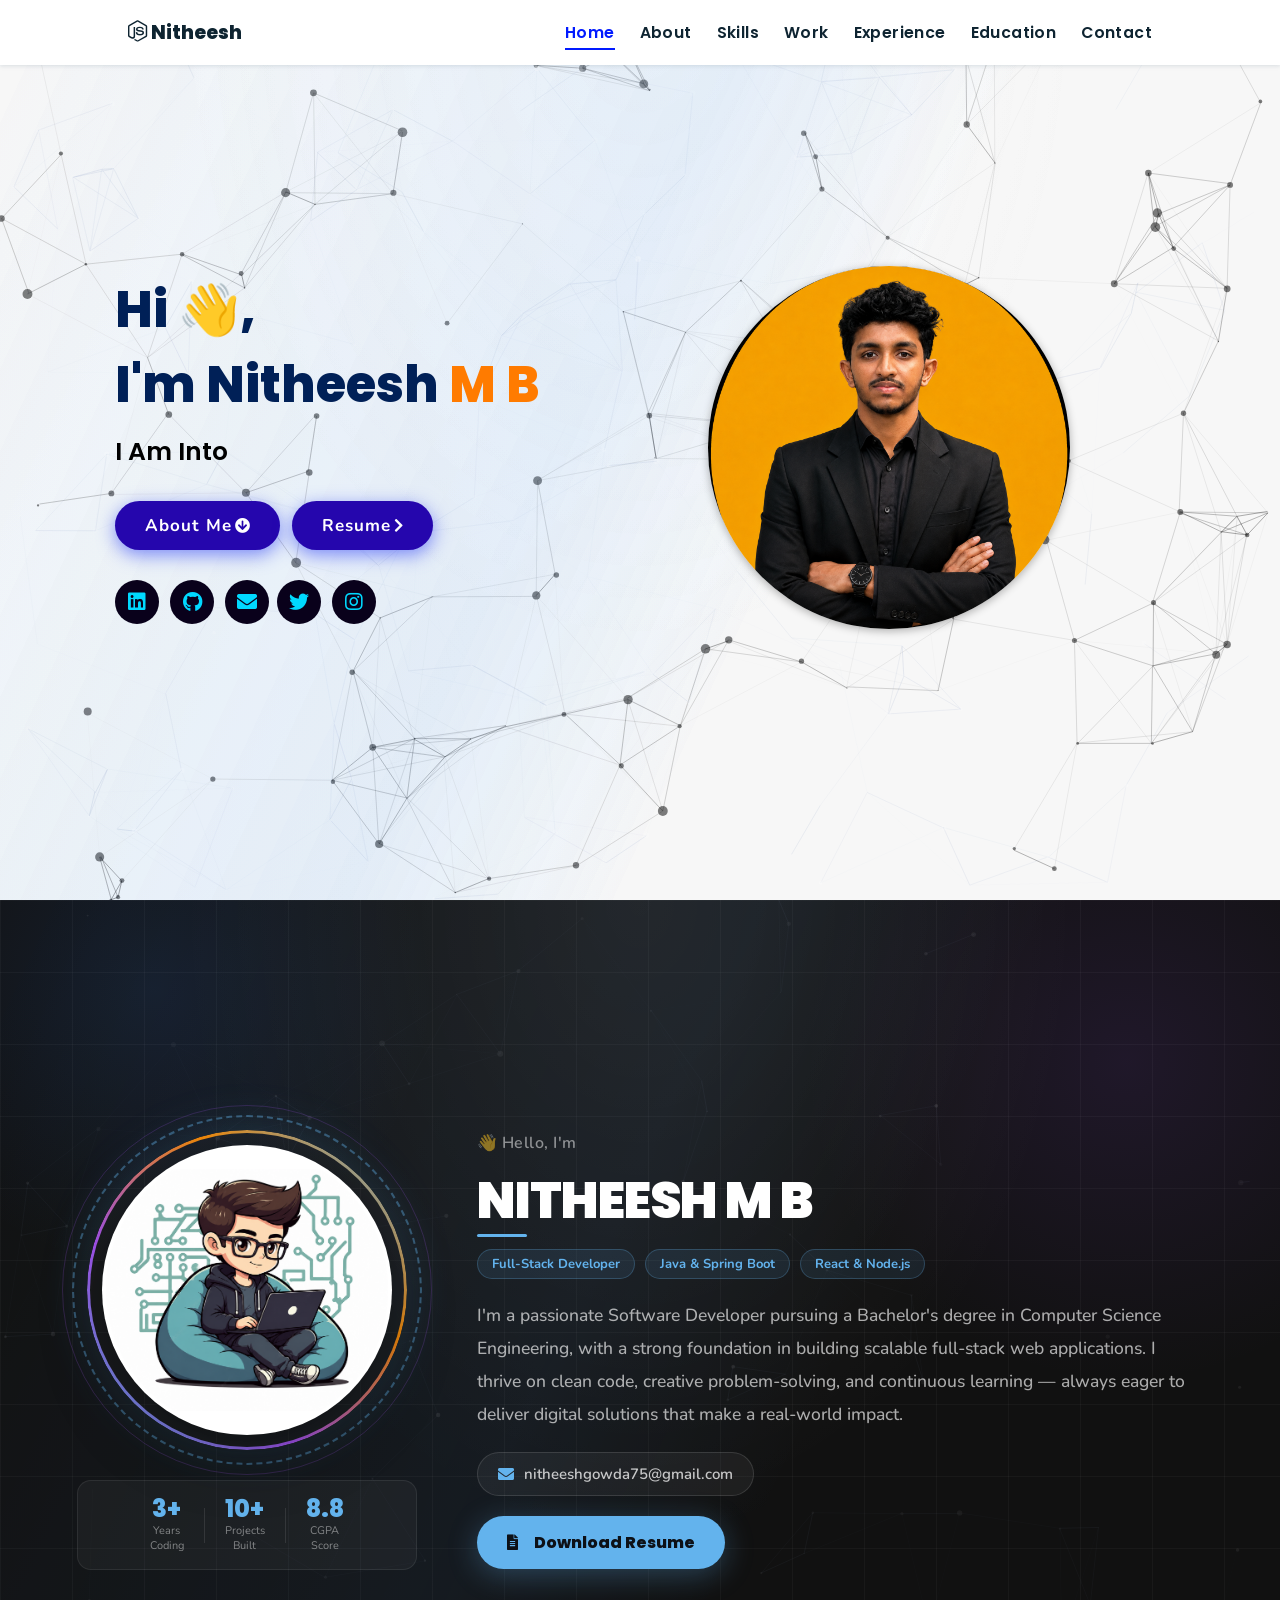
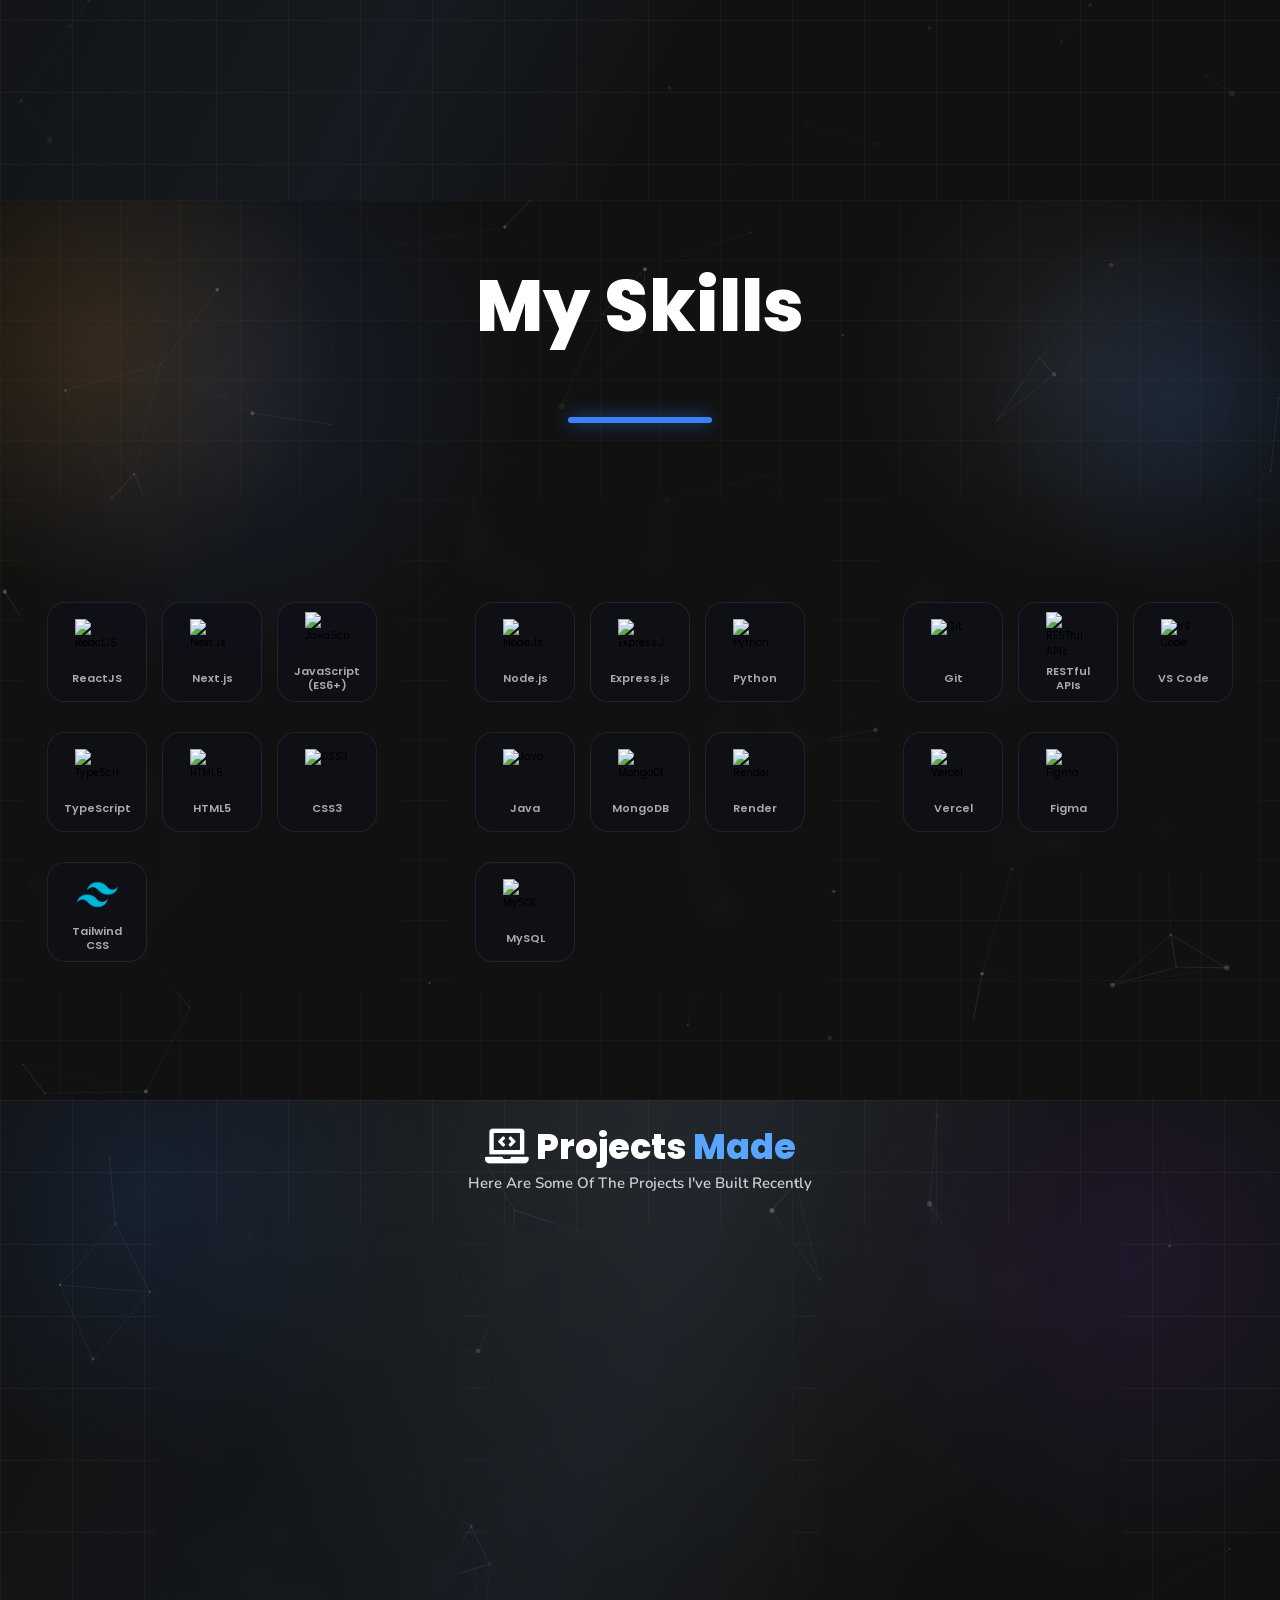
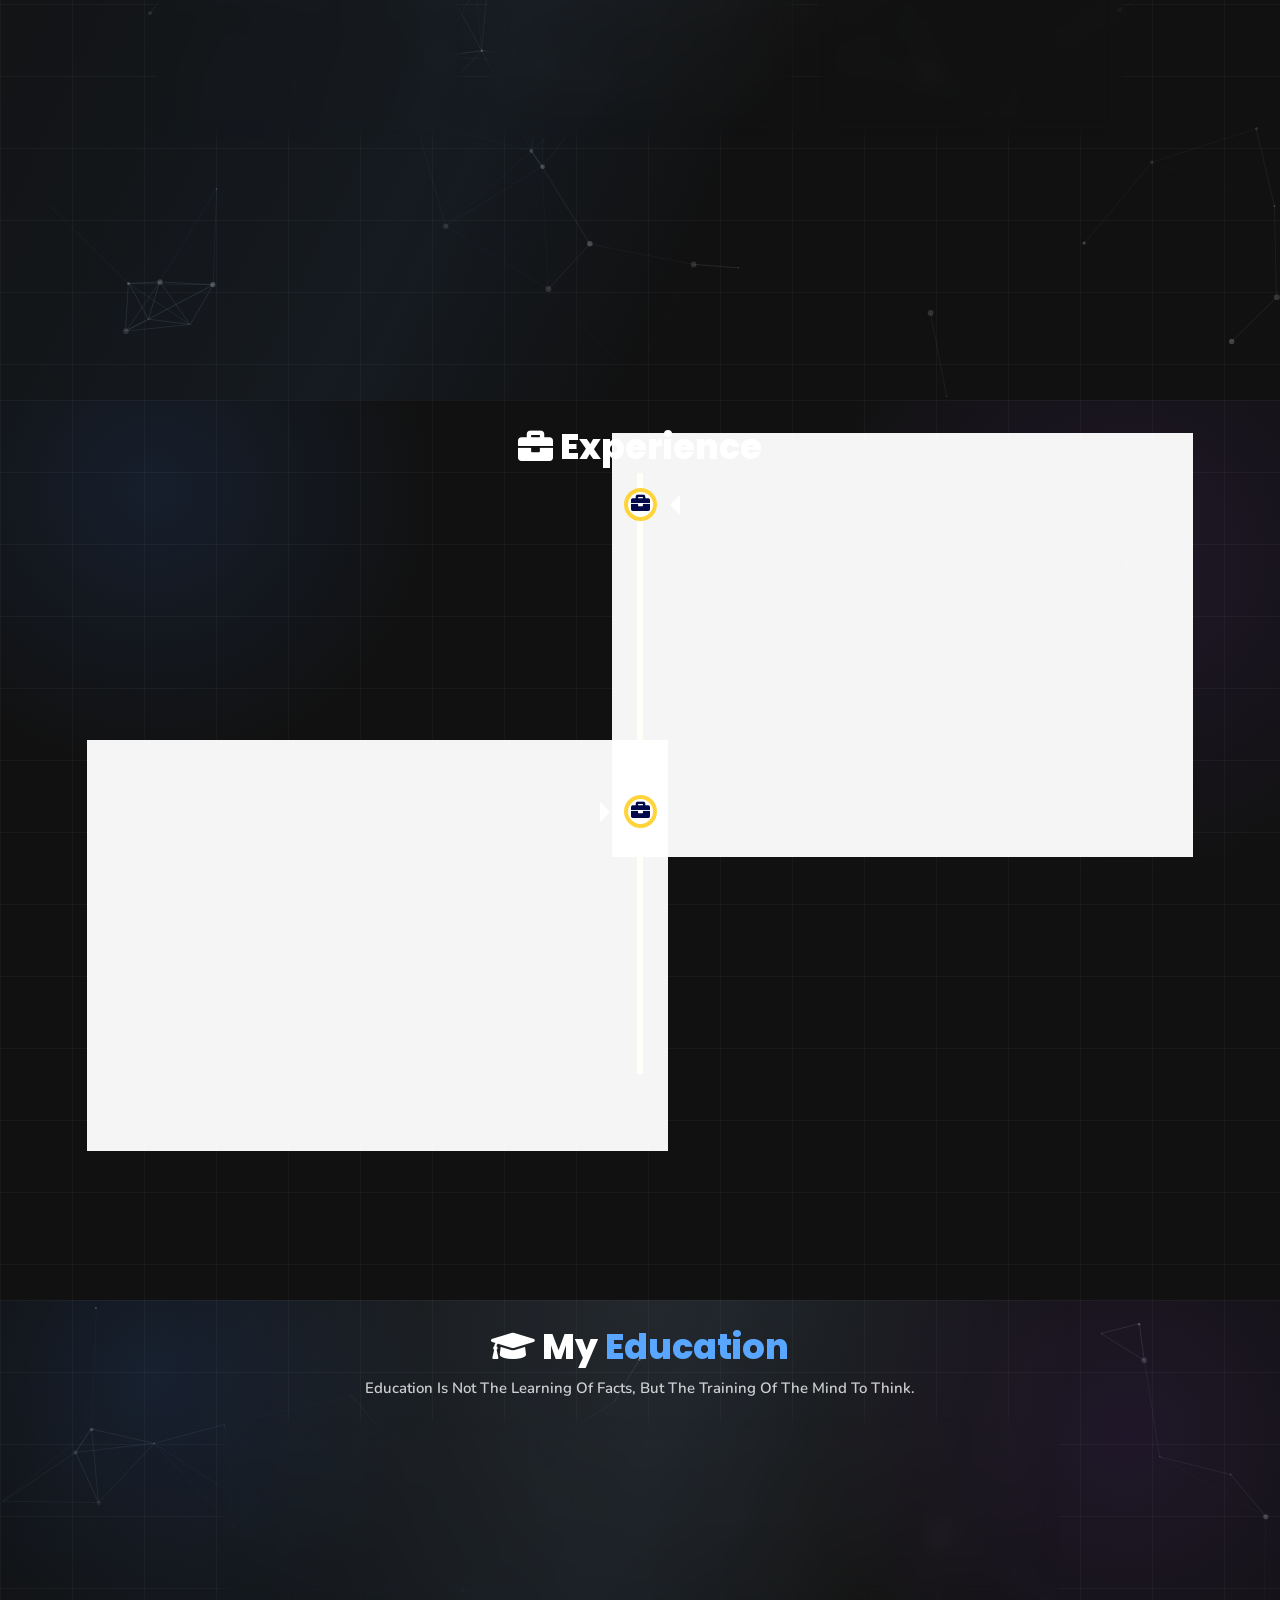
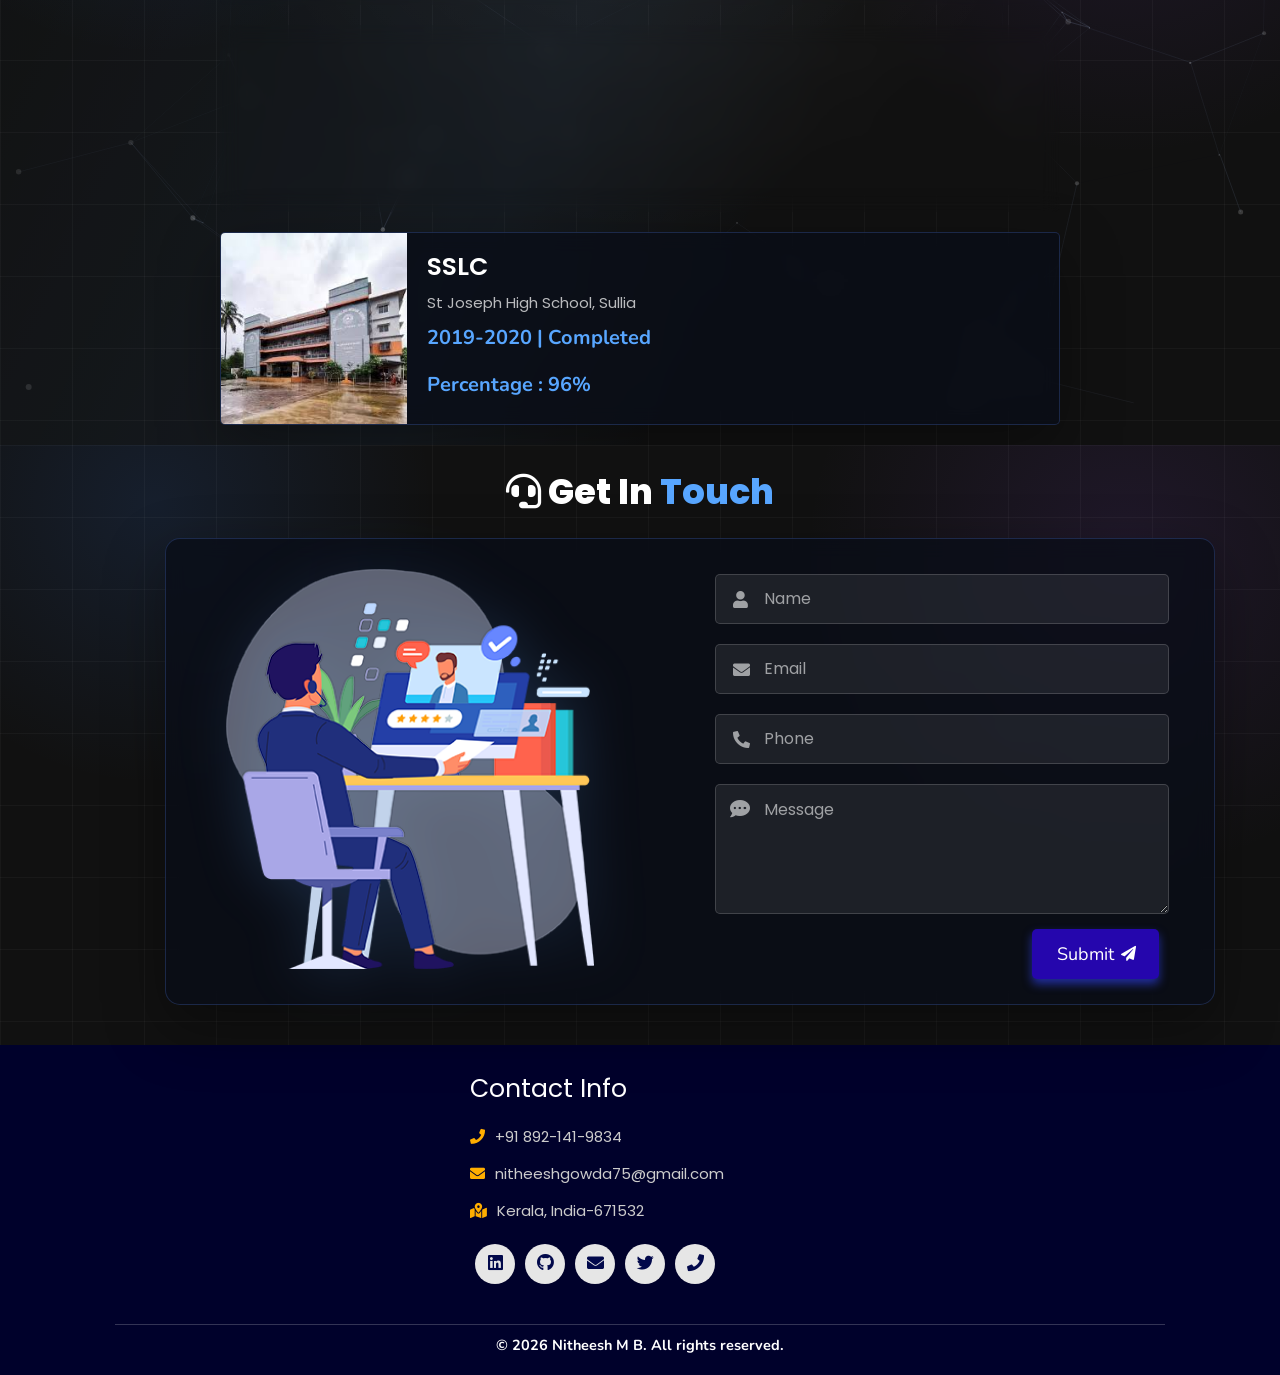
==== commit 2f316e12: "updated resume" ====
--- a/index.html
+++ b/index.html
@@ -55,7 +55,7 @@
         <a href="#about" class="btn"><span>About Me</span>
           <i class="fas fa-arrow-circle-down"></i>
         </a>
-        <a href="https://drive.google.com/file/d/1P0igojViIipvGvUTt3qug2BliEqpEWiP/view?usp=sharing" target="_blank"
+        <a href="https://drive.google.com/file/d/1wA5aazAGU3L53cf1wj8Nw9oENLy5sbcn/view?usp=sharing" target="_blank"
           class="btn"><span>Resume</span>
           <i class="fas fa-chevron-right"></i>
         </a>
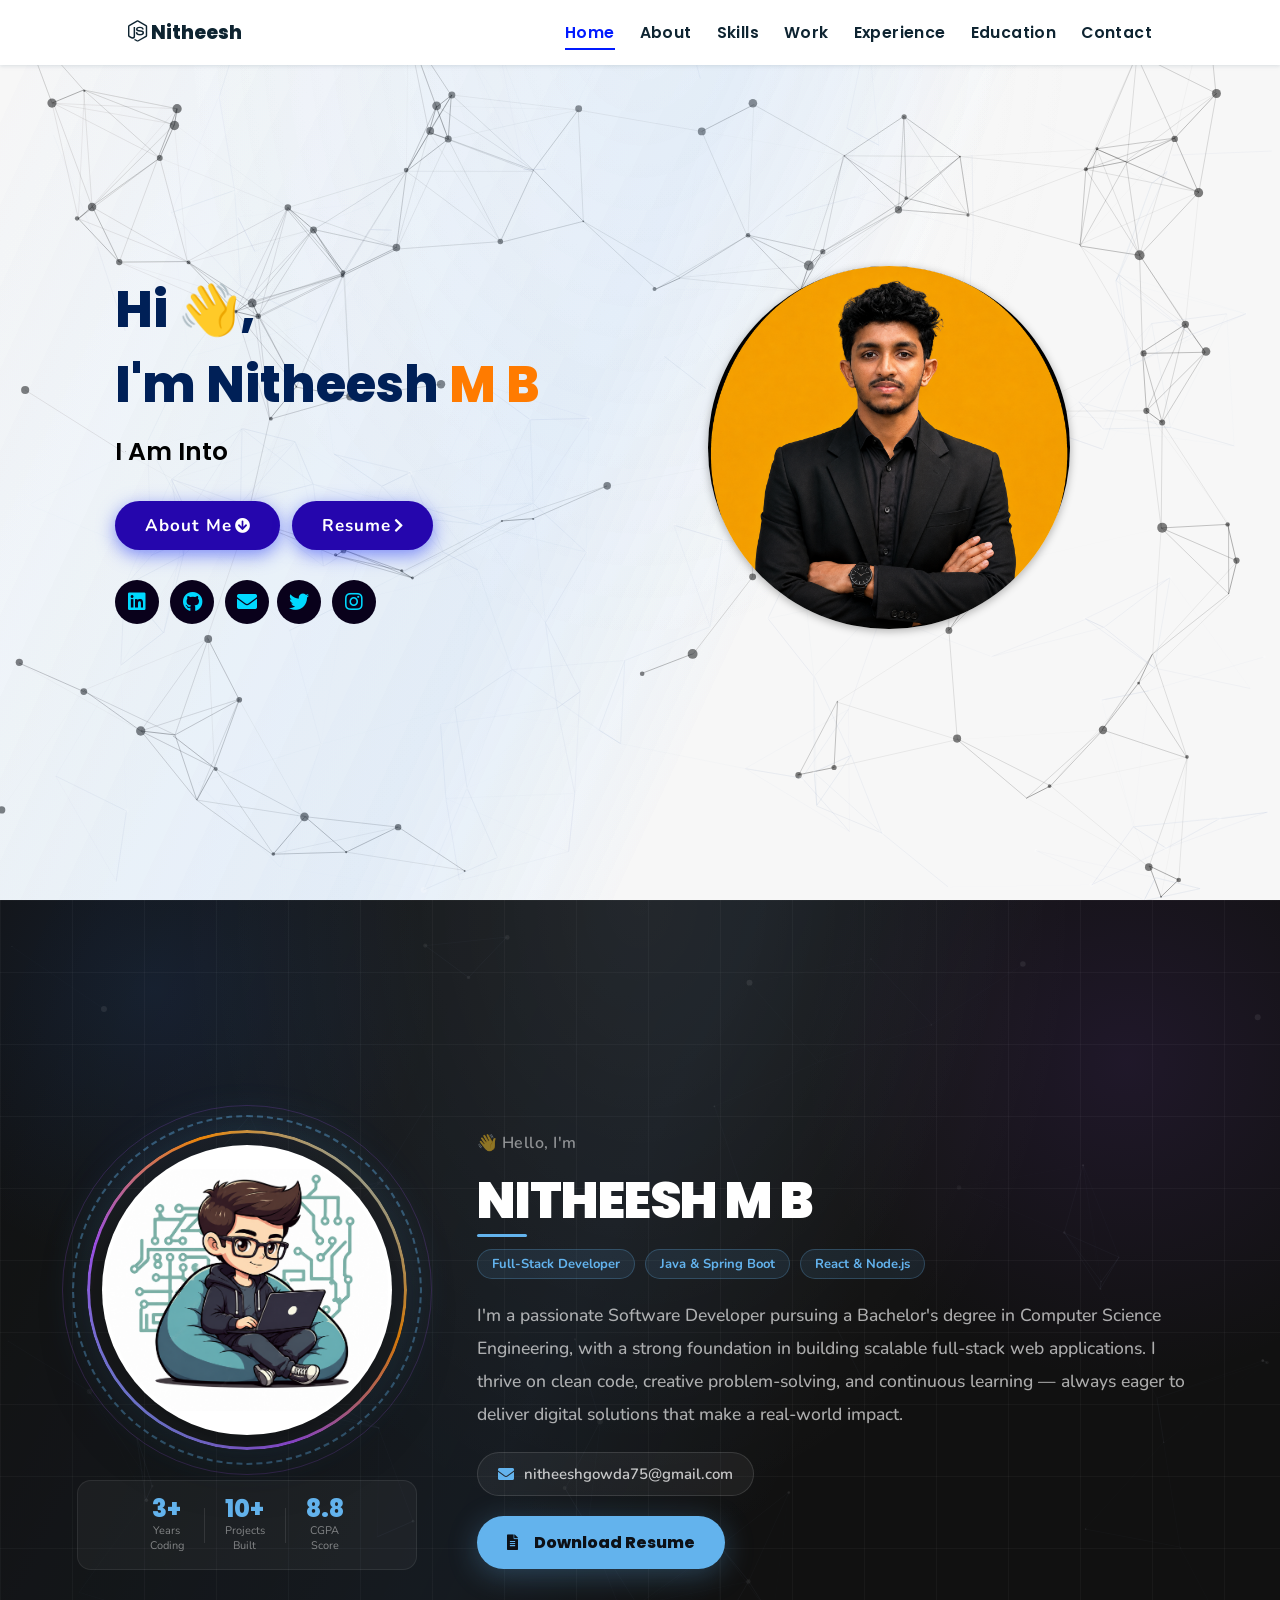
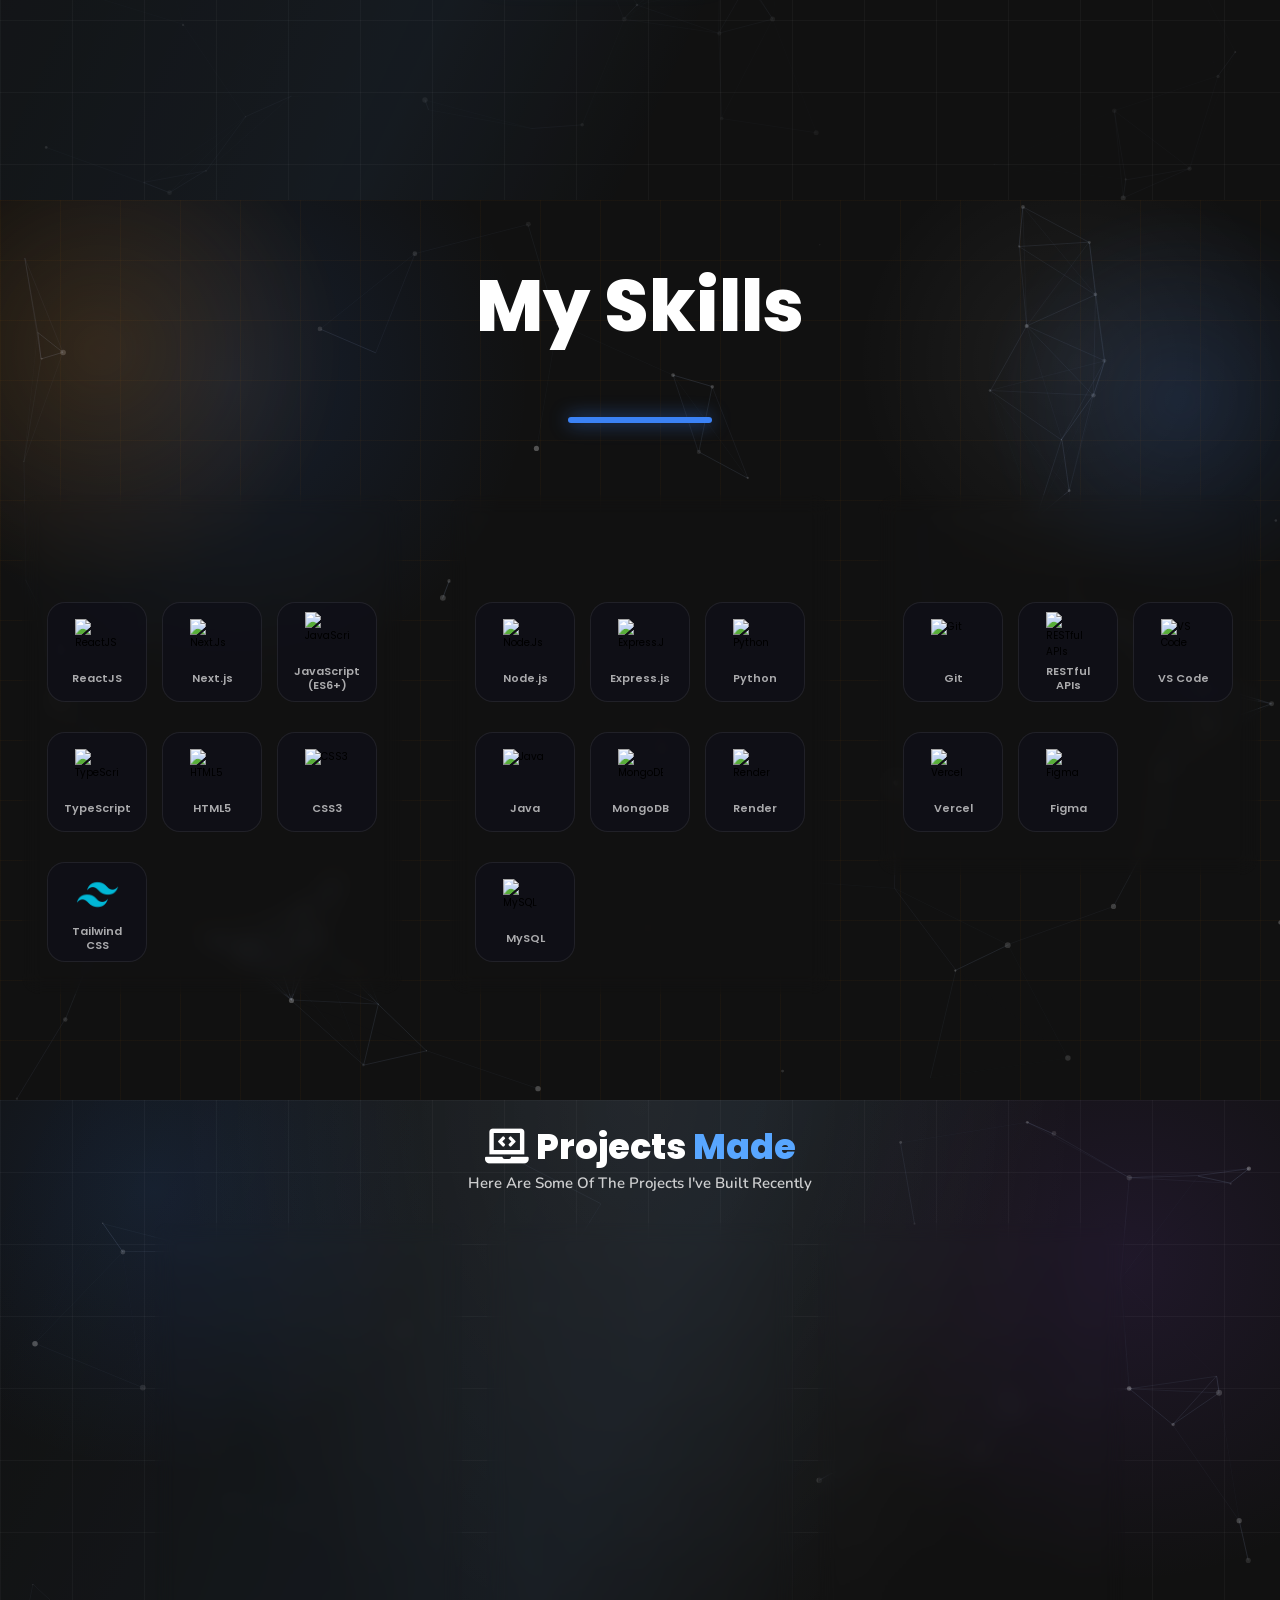
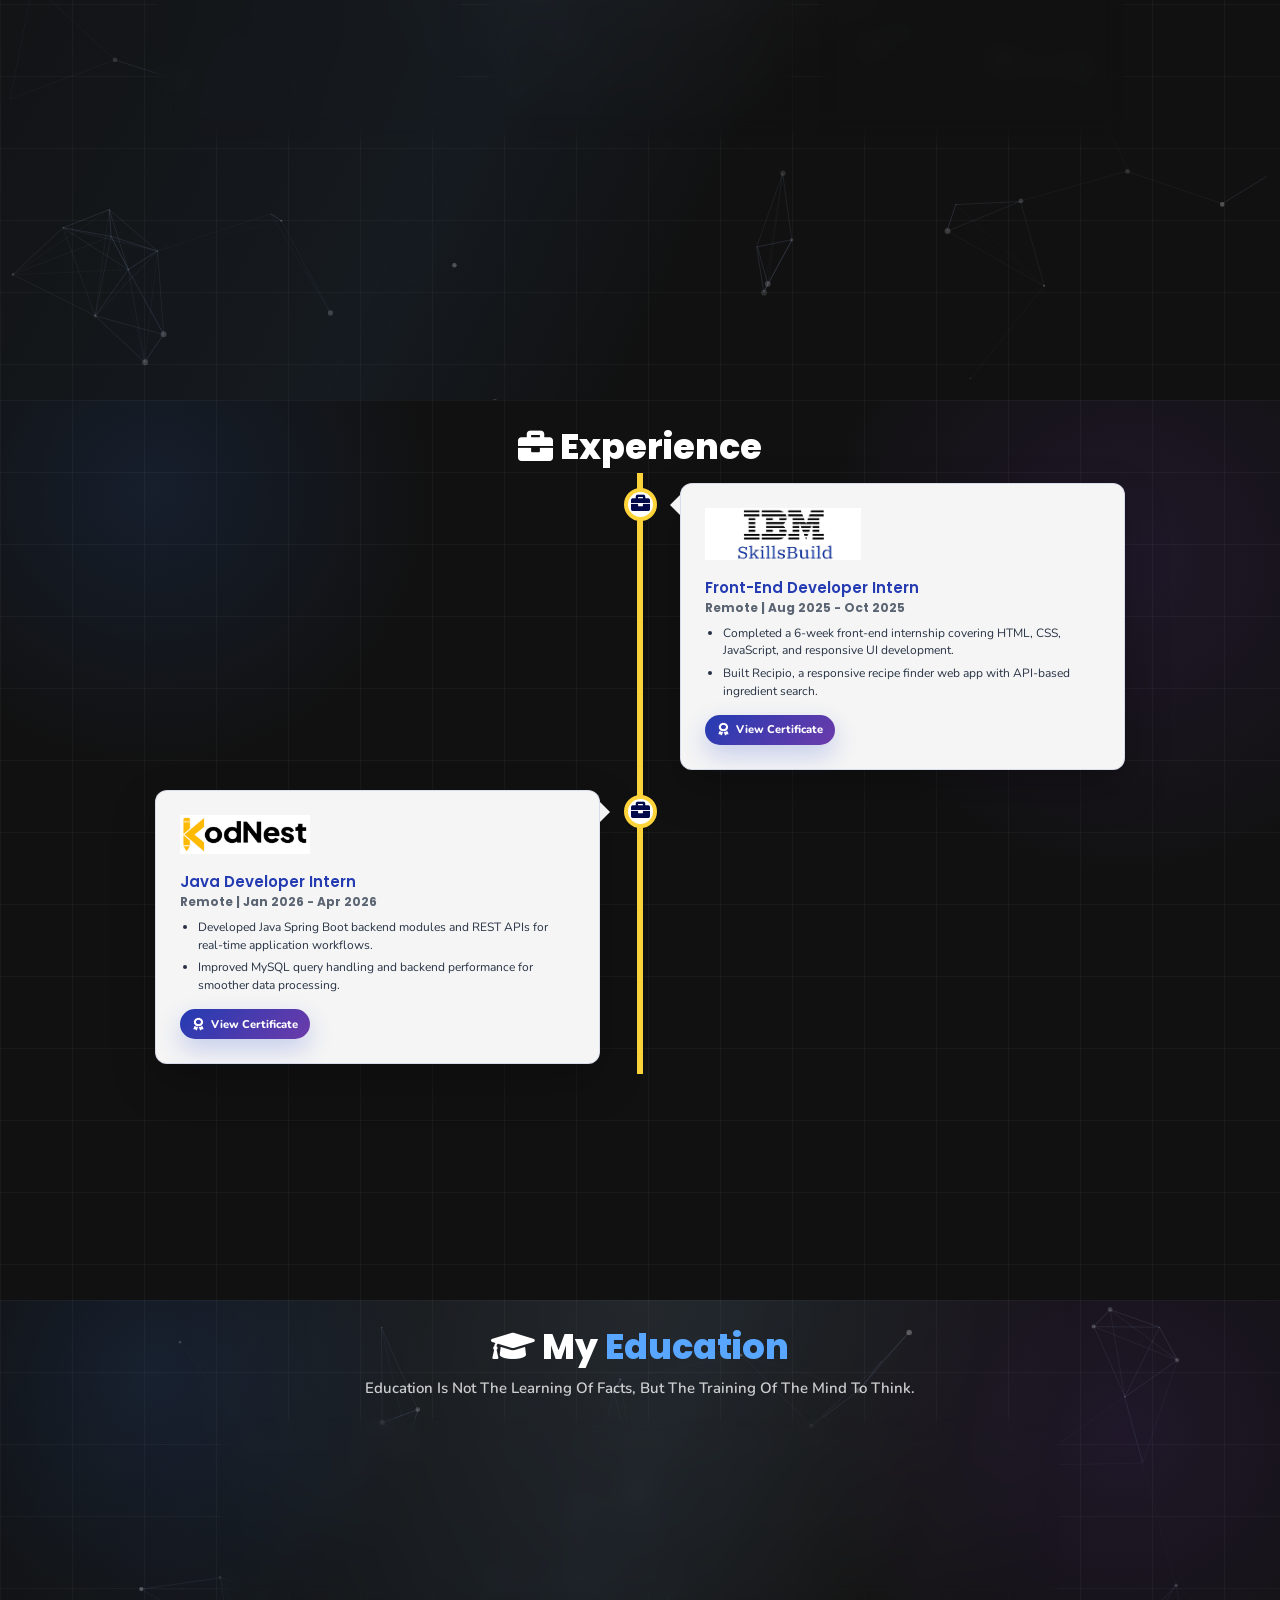
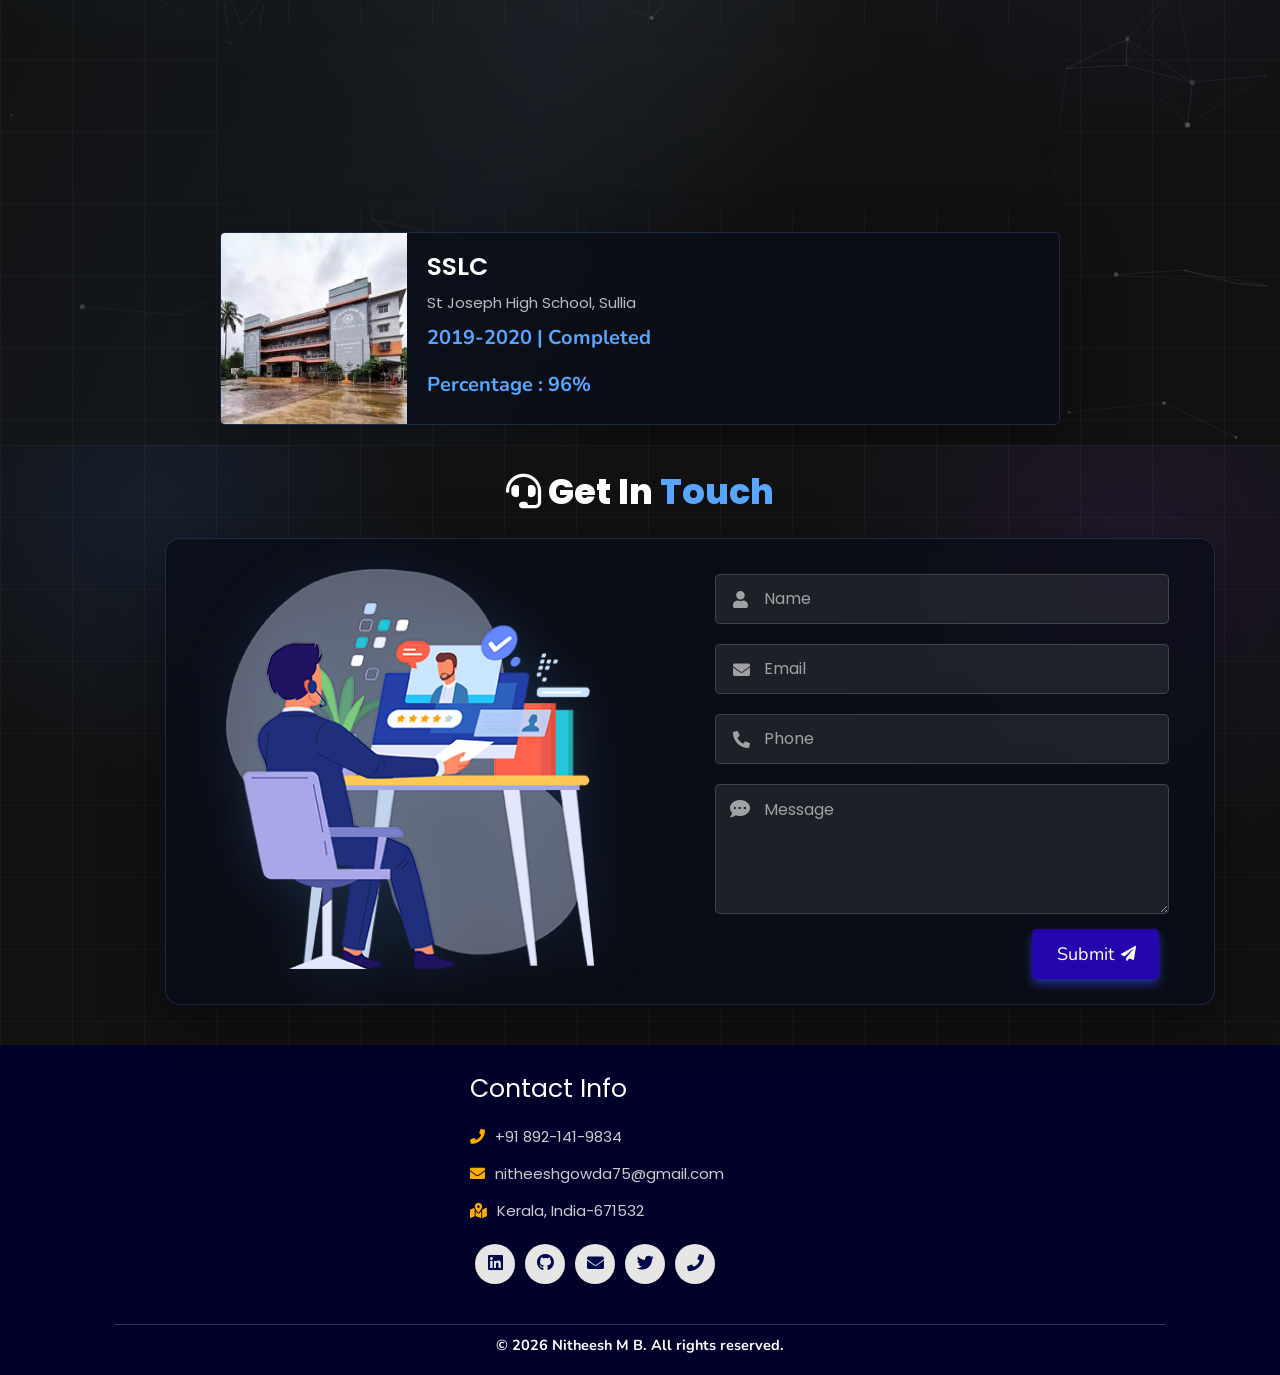
==== commit cb91a03d: "Resume updated" ====
--- a/index.html
+++ b/index.html
@@ -137,7 +137,7 @@
           </a>
         </div>
 
-        <a href="https://drive.google.com/file/d/1wA5aazAGU3L53cf1wj8Nw9oENLy5sbcn/view?usp=sharing" target="_blank"
+        <a href="https://drive.google.com/file/d/1ky1lD61b50mZ5ApKV6tyQP_VtI_c_zFQ/view?usp=sharing" target="_blank"
           class="about-resume-btn">
           <i class="fas fa-file-alt"></i>&nbsp; Download Resume
         </a>
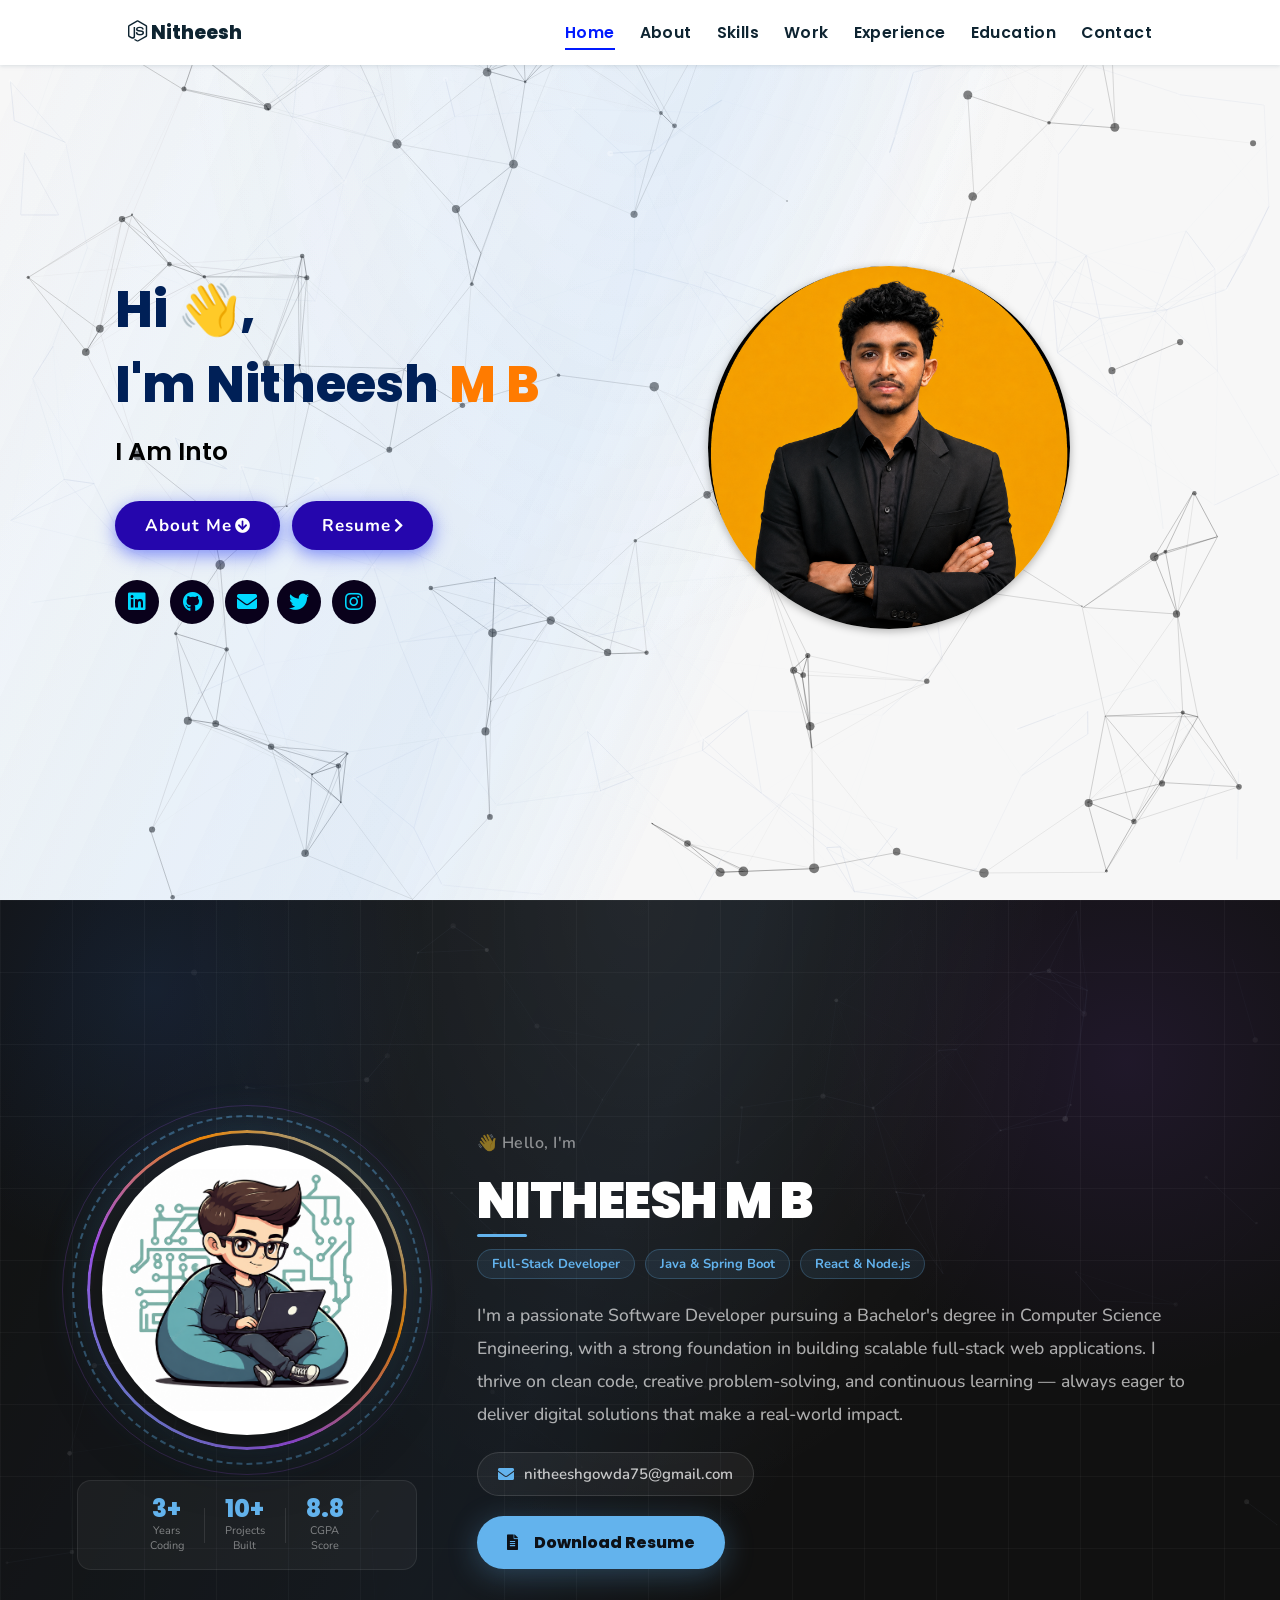
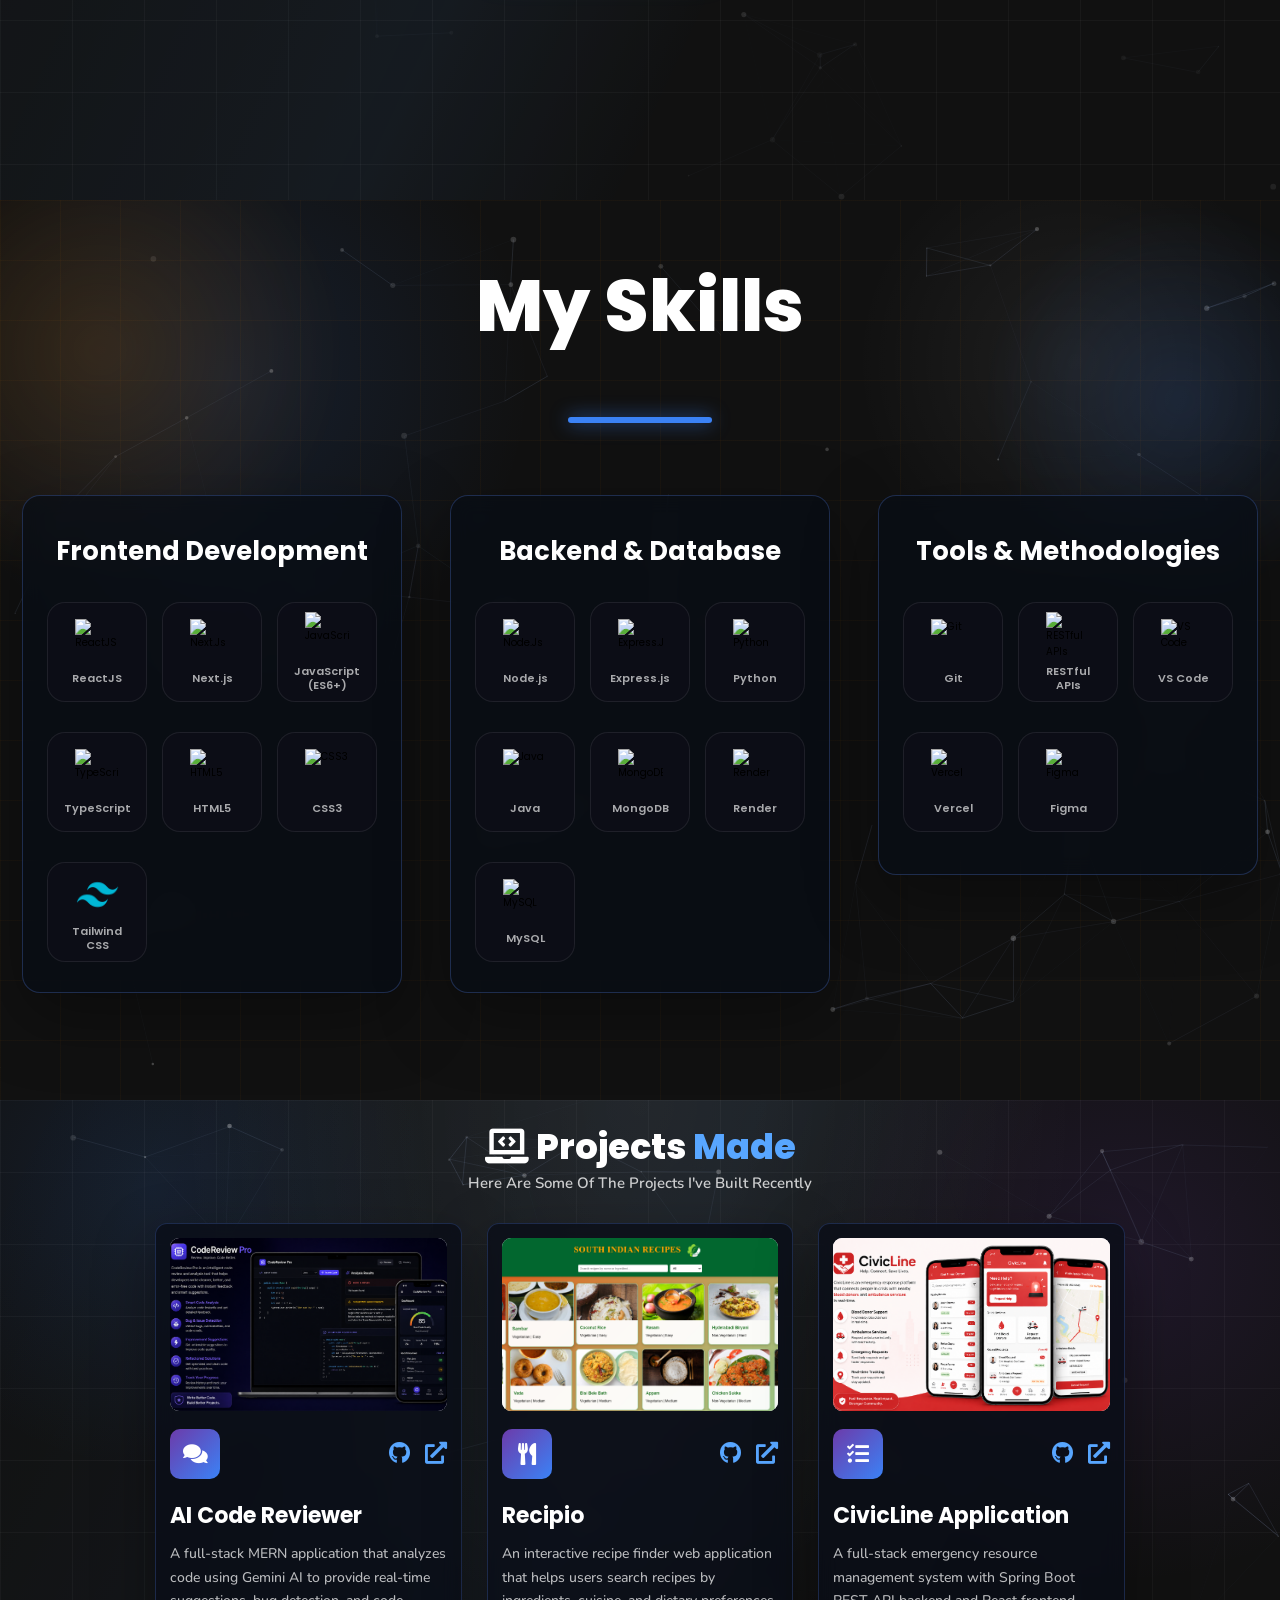
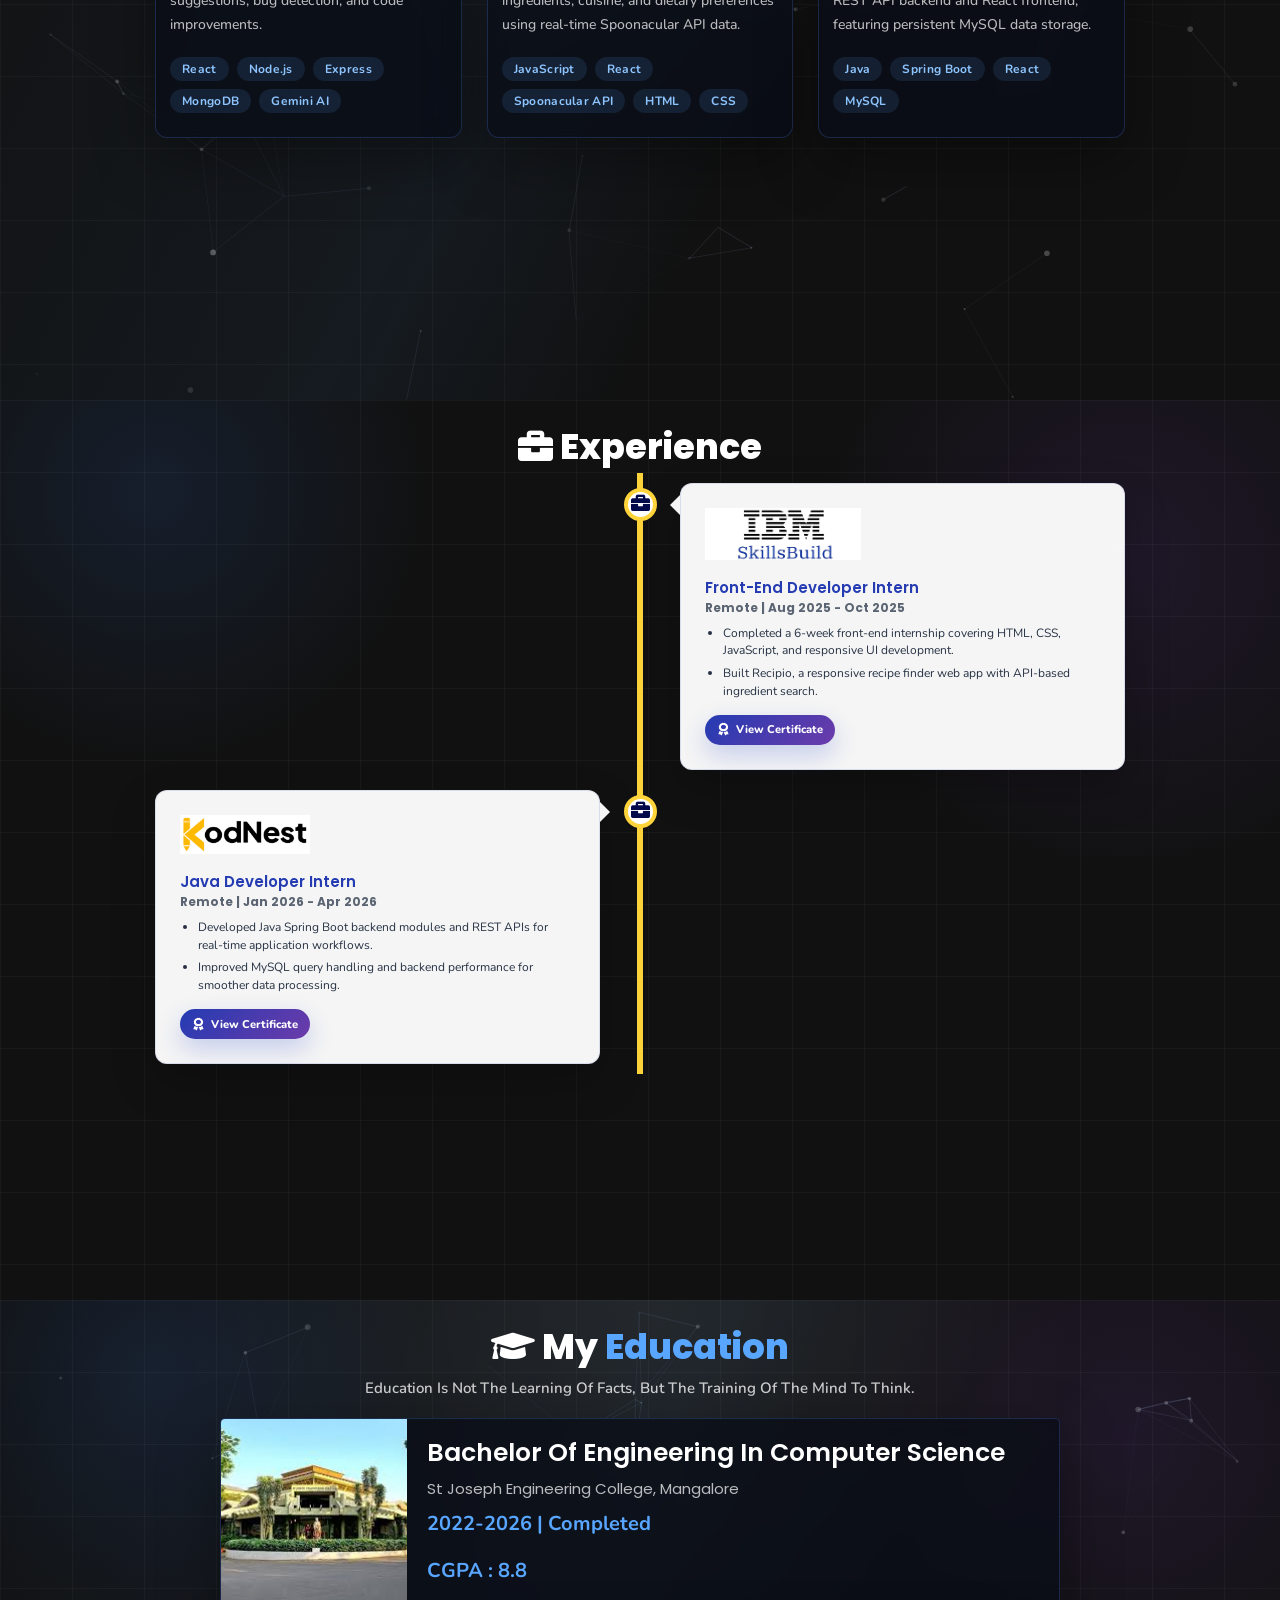
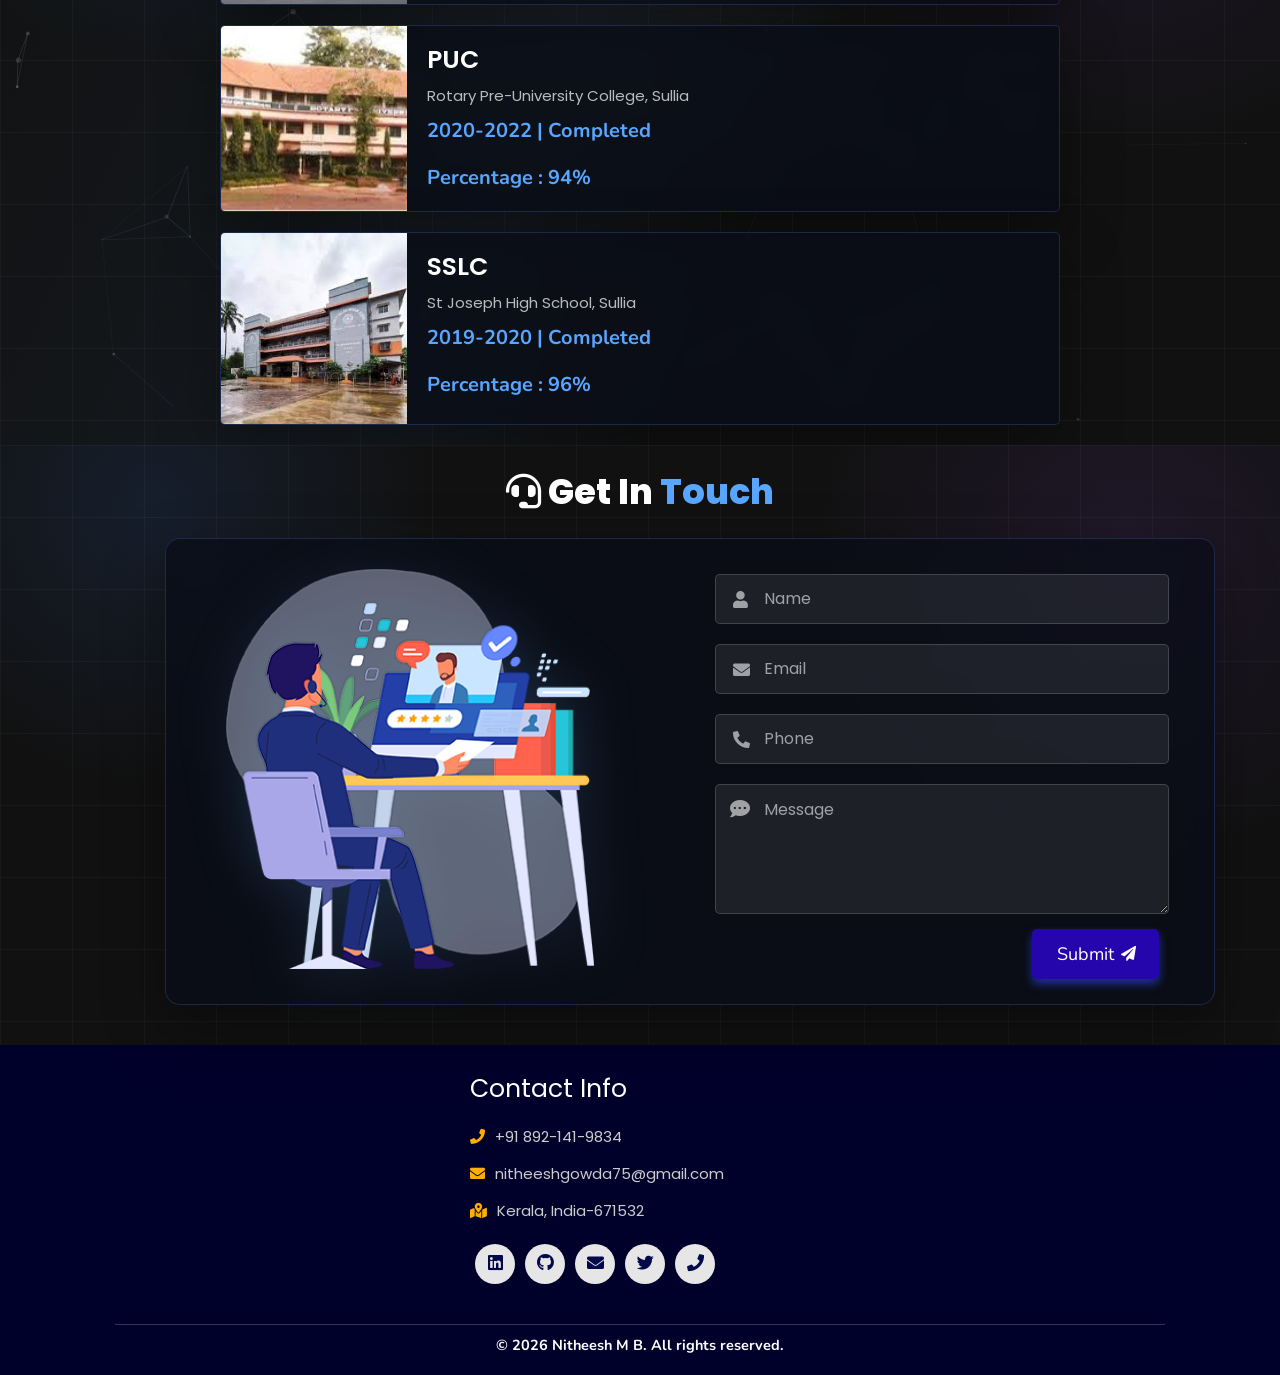
==== commit 92f46cad: "Resume updated" ====
--- a/index.html
+++ b/index.html
@@ -55,7 +55,7 @@
         <a href="#about" class="btn"><span>About Me</span>
           <i class="fas fa-arrow-circle-down"></i>
         </a>
-        <a href="https://drive.google.com/file/d/1wA5aazAGU3L53cf1wj8Nw9oENLy5sbcn/view?usp=sharing" target="_blank"
+        <a href="https://drive.google.com/file/d/1ky1lD61b50mZ5ApKV6tyQP_VtI_c_zFQ/view?usp=sharingv" target="_blank"
           class="btn"><span>Resume</span>
           <i class="fas fa-chevron-right"></i>
         </a>
